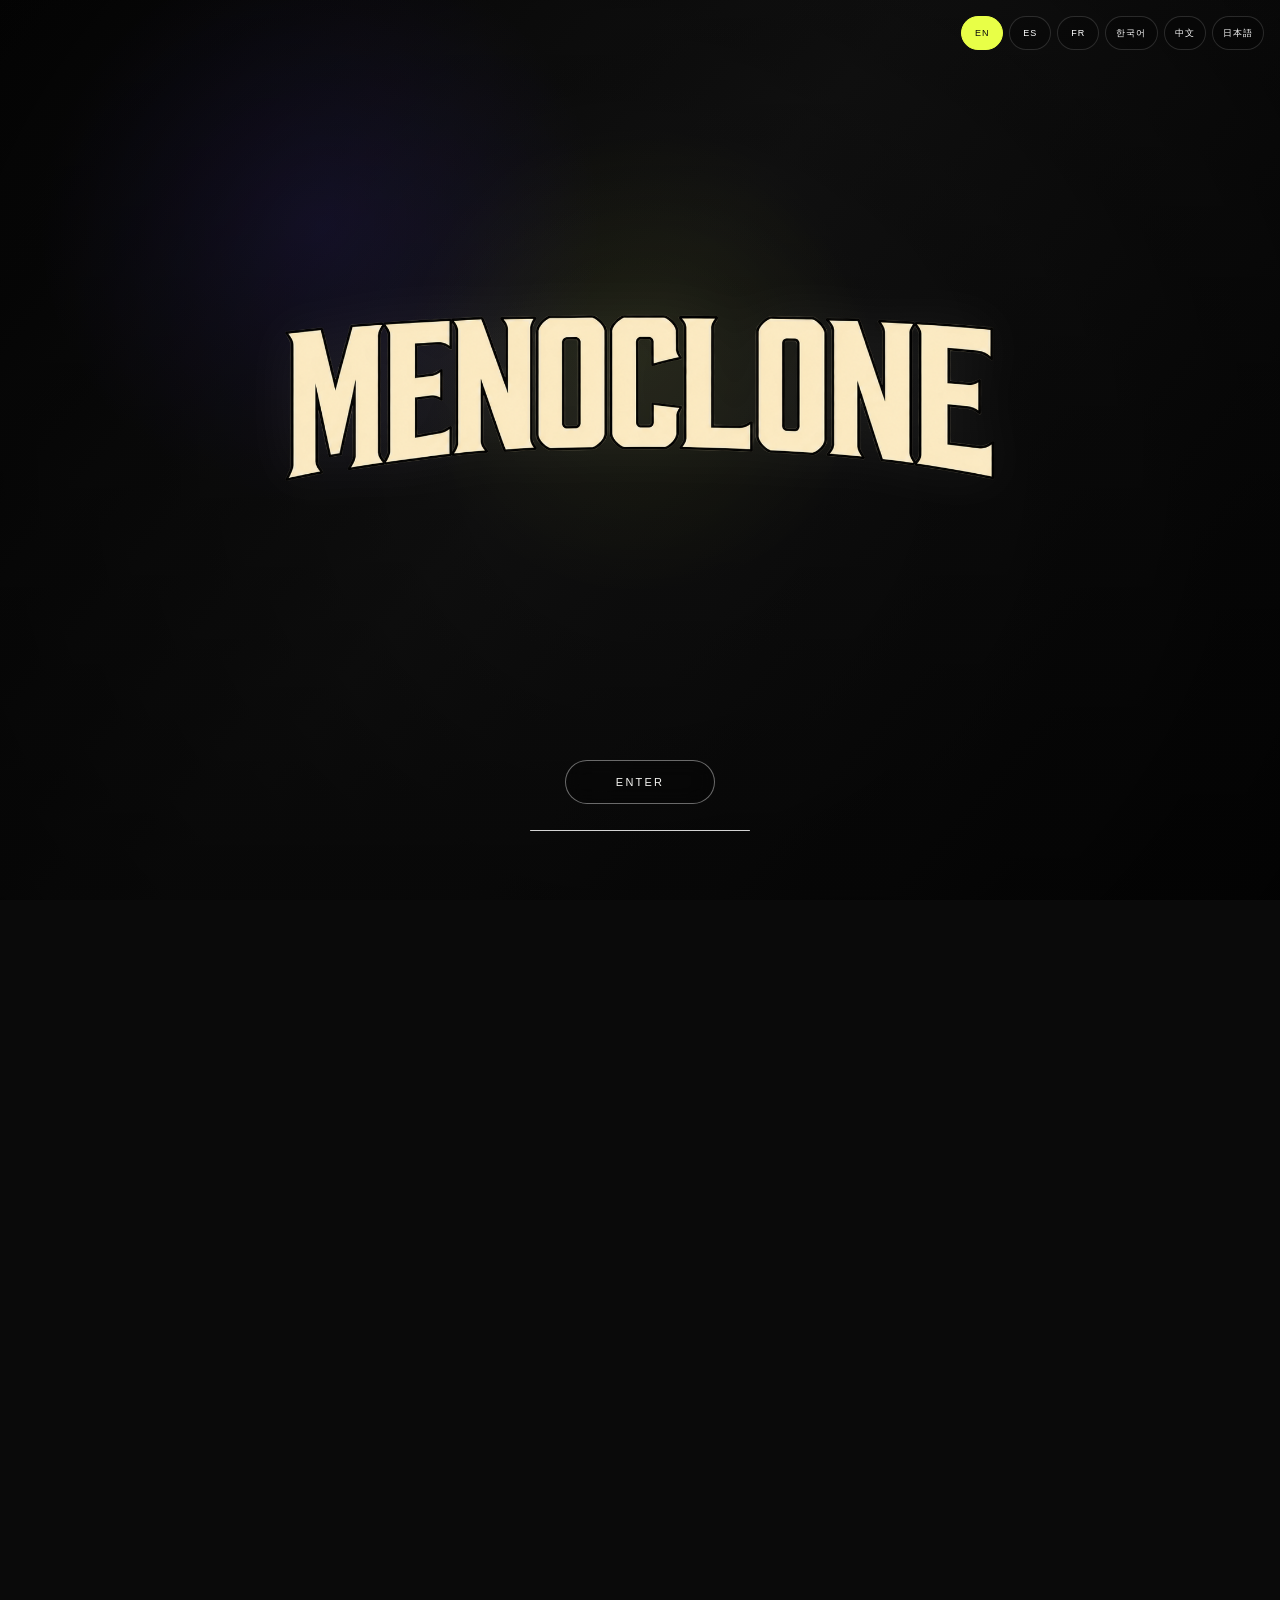
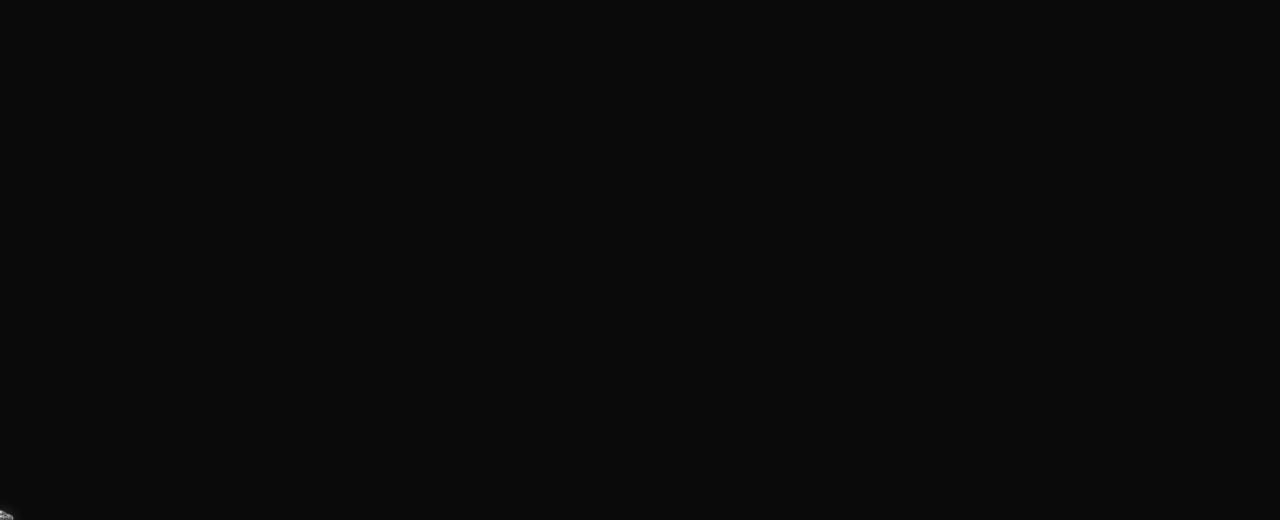
==== index.html @ 4dbfccc2 "Implement MNC Gaming section in index.html Added MNC Gaming section with styles and content." ====
<!DOCTYPE html>

<html lang="en">
<head>
<meta charset="utf-8"/>
<meta content="width=device-width, initial-scale=1, viewport-fit=cover" name="viewport"/>
<meta content="#0a0a0a" name="theme-color"/>
<meta content="MENOCLONE — Originality Has Origins." name="description"/>
<title>MENOCLONE — Originality Has Origins</title>
<script src="https://unpkg.com/@google/model-viewer/dist/model-viewer.min.js" type="module"></script>
<style>
    :root{
      --bg:#0a0a0a;
      --bg-soft:#111111;
      --paper:#f3f0e8;
      --text:#f5f5f2;
      --muted:#8d8d87;
      --line:rgba(255,255,255,.14);
      --accent:#e8ff47;
      --header-h:72px;
      --radius:18px;
      --ease:cubic-bezier(.2,.8,.2,1);
    }

    *{box-sizing:border-box}
    html{scroll-behavior:smooth}
    body{
      margin:0;
      background:var(--bg);
      color:var(--text);
      font-family:Arial, Helvetica, sans-serif;
      -webkit-font-smoothing:antialiased;
      overflow-x:hidden;
    }

    a{color:inherit;text-decoration:none}
    button,input{font:inherit}
    button{color:inherit}
    img,video{display:block;max-width:100%}

    /* ---------- SPLASH ---------- */
    .splash{
      position:fixed;
      inset:0;
      z-index:1000;
      background:#050505;
      overflow:hidden;
      transition:
        opacity 1.05s var(--ease),
        visibility 1.05s var(--ease),
        transform 1.05s var(--ease),
        filter 1.05s var(--ease);
    }

    .splash.is-hidden{
      opacity:0;
      visibility:hidden;
      pointer-events:none;
      transform:scale(1.025);
      filter:blur(9px);
    }

    .splash video,
    .video-fallback{
      position:absolute;
      inset:0;
      width:100%;
      height:100%;
      object-fit:cover;
    }

    .video-fallback{
      background:
        radial-gradient(circle at 50% 40%, rgba(232,255,71,.10), transparent 28%),
        radial-gradient(circle at 25% 25%, rgba(95,70,255,.18), transparent 24%),
        linear-gradient(130deg,#070707,#161616 45%,#080808);
      animation:drift 8s ease-in-out infinite alternate;
    }

    @keyframes drift{
      from{transform:scale(1)}
      to{transform:scale(1.08)}
    }

    .splash::after{
      content:"";
      position:absolute;
      inset:0;
      background:
        linear-gradient(to bottom,rgba(0,0,0,.16),rgba(0,0,0,.45)),
        radial-gradient(circle at center,transparent 20%,rgba(0,0,0,.45) 100%);
    }

    .splash-ui{
      position:relative;
      z-index:2;
      min-height:100%;
      display:grid;
      place-items:center;
      padding:26px;
    }

    .splash-lockup{
      display:grid;
      gap:26px;
      justify-items:center;
      text-align:center;
    }

    .splash-brand-logo{
      width:min(72vw,760px);
      height:auto;
      filter:drop-shadow(0 0 28px rgba(255,255,255,.06));
    }

    .enter-btn{
      position:relative;
      border:1px solid rgba(255,255,255,.4);
      background:rgba(0,0,0,.18);
      backdrop-filter:blur(10px);
      border-radius:999px;
      min-width:150px;
      padding:15px 24px;
      text-transform:uppercase;
      letter-spacing:.2em;
      font-size:11px;
      cursor:pointer;
      overflow:hidden;
      transition:transform .35s var(--ease), background .35s var(--ease), color .35s var(--ease), border-color .35s var(--ease);
    }

    .enter-btn::before{
      content:"";
      position:absolute;
      inset:0;
      background:var(--text);
      transform:translateY(105%);
      transition:transform .45s var(--ease);
    }

    .enter-btn span{position:relative;z-index:1}
    .enter-btn:hover{
      color:#0a0a0a;
      border-color:var(--text);
      transform:translateY(-2px);
    }
    .enter-btn:hover::before{transform:translateY(0)}

    .splash-progress{
      width:min(220px,55vw);
      height:1px;
      overflow:hidden;
      background:rgba(255,255,255,.18);
      border-radius:999px;
    }

    .splash-progress span{
      display:block;
      width:100%;
      height:100%;
      background:rgba(255,255,255,.78);
      transform-origin:left center;
      animation:splashCountdown 10s linear forwards;
    }

    @keyframes splashCountdown{
      from{transform:scaleX(0)}
      to{transform:scaleX(1)}
    }

    /* ---------- SITE ---------- */
    .site{
      opacity:0;
      transform:scale(.992) translateY(8px);
      filter:blur(7px);
      transition:
        opacity 1.05s var(--ease),
        transform 1.05s var(--ease),
        filter 1.05s var(--ease);
    }

    body.site-entered .site{
      opacity:1;
      transform:none;
      filter:blur(0);
      transition-delay:.10s;
    }

    header{
      position:sticky;
      top:0;
      z-index:50;
      height:var(--header-h);
      display:grid;
      grid-template-columns:1fr auto 1fr;
      align-items:center;
      gap:20px;
      padding:0 28px;
      background:rgba(10,10,10,.74);
      backdrop-filter:blur(16px);
      border-bottom:1px solid var(--line);
    }

    .nav-logo{
      justify-self:center;
      display:flex;
      align-items:center;
      justify-content:center;
      width:86px;
      height:52px;
      border-radius:14px;
      transition:transform .3s var(--ease), opacity .3s ease;
    }

    .nav-logo:hover{
      transform:translateY(-1px) scale(1.03);
      opacity:.88;
    }

    .nav-logo img{
      width:100%;
      max-width:86px;
      height:auto;
      object-fit:contain;
      filter:drop-shadow(0 0 16px rgba(255,255,255,.05));
    }

    .desktop-nav{
      display:flex;
      gap:20px;
      font-size:11px;
      text-transform:uppercase;
      letter-spacing:.16em;
    }

    .desktop-nav a,
    .header-actions button{
      opacity:.72;
      transition:opacity .25s ease, transform .25s ease;
    }

    .desktop-nav a:hover,
    .header-actions button:hover{
      opacity:1;
      transform:translateY(-1px);
    }

    .header-actions{
      justify-self:end;
      display:flex;
      align-items:center;
      gap:12px;
    }

    .icon-btn{
      border:0;
      background:transparent;
      cursor:pointer;
      padding:8px;
      text-transform:uppercase;
      letter-spacing:.12em;
      font-size:10px;
    }

    .menu-btn{display:none}
    main{min-height:100vh}

    .hero{
      min-height:calc(100svh - var(--header-h));
      display:grid;
      grid-template-columns:1.2fr .8fr;
      gap:0;
      border-bottom:1px solid var(--line);
    }

    .hero-copy{
      padding:clamp(40px,7vw,110px) 28px 42px;
      display:flex;
      flex-direction:column;
      justify-content:flex-end;
      border-right:1px solid var(--line);
    }

    .eyebrow{
      margin:0 0 14px;
      color:var(--muted);
      text-transform:uppercase;
      letter-spacing:.24em;
      font-size:10px;
    }

    .hero h1{
      margin:0;
      font-size:clamp(58px,9vw,156px);
      line-height:.82;
      letter-spacing:-.07em;
      text-transform:uppercase;
      max-width:9ch;
    }

    .hero-copy-bottom{
      display:flex;
      align-items:flex-end;
      justify-content:space-between;
      gap:30px;
      margin-top:54px;
    }

    .hero-copy p{
      margin:0;
      color:#aaa9a3;
      max-width:410px;
      line-height:1.6;
      font-size:14px;
    }

    .hero-wordmark{
      width:min(100%, 360px);
      margin-top:28px;
      opacity:.88;
    }

    .shop-link{
      white-space:nowrap;
      display:inline-flex;
      align-items:center;
      gap:12px;
      text-transform:uppercase;
      letter-spacing:.14em;
      font-size:11px;
      padding-bottom:6px;
      border-bottom:1px solid var(--text);
      transition:gap .3s var(--ease), opacity .3s ease;
    }

    .shop-link:hover{gap:18px;opacity:.72}

    .hero-art{
      position:relative;
      min-height:520px;
      overflow:hidden;
      background:
        radial-gradient(circle at 58% 40%,rgba(232,255,71,.18),transparent 27%),
        linear-gradient(150deg,#171717,#0d0d0d 60%,#181818);
    }

    .hero-ufo-wrap{
      position:absolute;
      inset:0;
      display:grid;
      place-items:center;
      isolation:isolate;
      transition:transform .75s var(--ease);
    }

    .hero-ufo-logo{
      position:relative;
      z-index:3;
      width:min(72%,520px);
      max-height:76%;
      object-fit:contain;
      filter:
        drop-shadow(0 18px 34px rgba(0,0,0,.48))
        drop-shadow(0 0 28px rgba(255,255,255,.05));
      transition:
        transform .75s var(--ease),
        filter .5s ease;
    }

    .hero-art:hover .hero-ufo-logo{
      transform:scale(1.045) rotate(-1.5deg);
      filter:
        drop-shadow(0 24px 40px rgba(0,0,0,.55))
        drop-shadow(0 0 34px rgba(232,255,71,.10));
    }

    .hero-ufo-ring{
      position:absolute;
      z-index:1;
      border:1px solid rgba(255,255,255,.10);
      border-radius:50%;
      pointer-events:none;
    }

    .hero-ufo-ring-one{
      width:min(72%,480px);
      aspect-ratio:1;
      animation:ufoPulse 5.5s ease-in-out infinite;
    }

    .hero-ufo-ring-two{
      width:min(92%,640px);
      aspect-ratio:1;
      border-color:rgba(232,255,71,.09);
      animation:ufoPulse 5.5s ease-in-out 1.2s infinite;
    }

    @keyframes ufoPulse{
      0%,100%{transform:scale(.94);opacity:.25}
      50%{transform:scale(1.04);opacity:.72}
    }

    .orb{
      position:absolute;
      width:min(30vw,420px);
      aspect-ratio:1;
      border-radius:50%;
      border:1px solid rgba(255,255,255,.18);
      top:50%;
      left:50%;
      transform:translate(-50%,-50%);
      background:
        radial-gradient(circle at 34% 30%,rgba(255,255,255,.22),transparent 12%),
        radial-gradient(circle at 50% 50%,#252525,#080808 70%);
      box-shadow:
        inset -30px -40px 80px rgba(0,0,0,.6),
        0 0 120px rgba(232,255,71,.08);
      transition:transform .8s var(--ease);
    }

    .orbit{
      position:absolute;
      inset:50%;
      width:130%;
      height:36%;
      border:1px solid rgba(232,255,71,.55);
      border-radius:50%;
      transform:translate(-50%,-50%) rotate(-12deg);
      filter:drop-shadow(0 0 10px rgba(232,255,71,.18));
      animation:orbit 9s linear infinite;
    }

    @keyframes orbit{
      to{transform:translate(-50%,-50%) rotate(348deg)}
    }

    .art-label{
      position:absolute;
      left:20px;
      bottom:20px;
      margin:0;
      font-size:9px;
      text-transform:uppercase;
      letter-spacing:.18em;
      color:#8a8a86;
    }

    .hero-stamp{
      position:absolute;
      right:22px;
      top:22px;
      width:min(42vw,180px);
      opacity:.78;
      filter:drop-shadow(0 0 12px rgba(255,255,255,.04));
    }


    /* ---------- V17 HERO CAMPAIGN IMAGE ---------- */
    .hero-photo-art{background:#0c0c0c;}
    .hero-photo-art::after{content:"";position:absolute;inset:0;z-index:4;pointer-events:none;background:linear-gradient(to top,rgba(0,0,0,.26),transparent 34%),linear-gradient(to right,rgba(0,0,0,.08),transparent 28%);}
    .hero-feature-image{position:absolute;inset:0;z-index:3;width:100%;height:100%;object-fit:cover;object-position:center 35%;transition:transform .8s var(--ease),filter .5s ease;}
    .hero-photo-art:hover .hero-feature-image{transform:scale(1.025);filter:contrast(1.025);}
    .hero-photo-art .hero-stamp{z-index:6;}
    @media (max-width:860px){.hero-photo-art{min-height:70svh}.hero-feature-image{object-position:center 30%;}}
    @media (max-width:520px){.hero-photo-art{min-height:64svh}}

    .marquee{
      overflow:hidden;
      border-bottom:1px solid var(--line);
      white-space:nowrap;
      padding:13px 0;
    }

    .marquee-track{
      display:inline-flex;
      gap:26px;
      align-items:center;
      min-width:max-content;
      animation:marquee 24s linear infinite;
    }

    .marquee-track span{
      font-size:10px;
      text-transform:uppercase;
      letter-spacing:.22em;
    }

    @keyframes marquee{
      to{transform:translateX(-50%)}
    }

    .section{
      padding:clamp(70px,8vw,120px) 28px;
      border-bottom:1px solid var(--line);
    }

    .section-heading{
      display:flex;
      justify-content:space-between;
      align-items:flex-end;
      gap:20px;
      margin-bottom:36px;
    }

    .section-heading h2{
      margin:0;
      font-size:clamp(30px,5vw,66px);
      letter-spacing:-.05em;
      text-transform:uppercase;
    }

    .section-heading p{
      margin:0;
      color:var(--muted);
      font-size:11px;
      text-transform:uppercase;
      letter-spacing:.16em;
    }

    .section-heading-brand{
      width:min(100%, 220px);
      opacity:.9;
      margin-top:18px;
    }

    .products{
      display:grid;
      grid-template-columns:repeat(3,minmax(0,1fr));
      gap:12px;
    }

    .products .product{
      min-width:0;
    }

    .product-category{
      margin-top:46px;
    }

    .product-category:first-of-type{
      margin-top:0;
    }

    .product-category-heading{
      display:flex;
      align-items:center;
      justify-content:space-between;
      gap:18px;
      margin:0 0 18px;
      padding-bottom:12px;
      border-bottom:1px solid var(--line);
    }

    .product-category-heading h3{
      margin:0;
      font-size:clamp(18px,2.2vw,30px);
      text-transform:uppercase;
      letter-spacing:-.025em;
    }

    .product-category-heading span{
      color:var(--muted);
      font-size:9px;
      text-transform:uppercase;
      letter-spacing:.16em;
      white-space:nowrap;
    }

    .product{
      group:product;
      display:block;
      border:1px solid var(--line);
      border-radius:var(--radius);
      overflow:hidden;
      background:var(--bg-soft);
      transition:transform .4s var(--ease), border-color .4s ease;
    }

    .product:hover{
      transform:translateY(-6px);
      border-color:rgba(255,255,255,.35);
    }

    .product-media{
      position:relative;
      aspect-ratio:4/3;
      overflow:hidden;
      background:#151515;
    }

    .product-media img{
      width:100%;
      height:100%;
      object-fit:cover;
      object-position:center;
      transition:transform .75s var(--ease), filter .45s ease;
    }

    .product-media img.real-product{
      object-fit:contain;
      background:#bdb7ac;
    }

    .product:hover .product-media img{
      transform:scale(1.035);
      filter:contrast(1.03);
    }

    .product-media img[src$="mnc-season-two-trucker-hats.png"]{
      object-fit:cover;
      object-position:center;
      background:#111;
    }

    .product-media img[src$="mnc-pin.png"]{
      object-fit:contain;
      object-position:center;
      box-sizing:border-box;
      padding:9%;
      background:#bdb7ac;
      mix-blend-mode:darken;
    }

    .product-media img[src$="mnc-ufo-pin.png"],
    .product-media img[src$="mnc-szn2-pins.png"],
    .product-media img[src$="mnc-5panel-hat-new.png"]{
      object-fit:contain;
      object-position:center;
      box-sizing:border-box;
      padding:3%;
      background:#f4f4f2;
    }

    .product-media img[src$="mnc-tote-bag.png"],
    .product-media img[src$="odds-has-origins-tote-bag.png"],
    .product-media img[src$="revolution-not-tele-tote-bags.png"],
    .product-media img[src$="hologram-ufo-stickers.png"],
    .product-media img[src$="mnc-odot-lego-mug-front.jpg"],
    .product-media img[src$="mnc-brick-god-mugs.png"],
    .product-media img[src$="mnc-odot-travel-coffee-mug.jpg"]{
      object-fit:cover;
      object-position:center;
      background:#f4f4f2;
    }


    .product-media::after{
      content:"";
      position:absolute;
      inset:0;
      background:linear-gradient(to bottom,transparent 55%,rgba(0,0,0,.16));
      pointer-events:none;
    }

    .product-index{
      position:absolute;
      top:16px;left:16px;
      z-index:2;
      font-size:10px;
      letter-spacing:.16em;
      color:#858581;
    }

    .quick-add{
      position:absolute;
      left:14px;
      right:14px;
      bottom:14px;
      z-index:2;
      border:0;
      border-radius:999px;
      padding:12px 14px;
      background:rgba(245,245,242,.94);
      color:#0a0a0a;
      text-transform:uppercase;
      letter-spacing:.14em;
      font-size:9px;
      cursor:pointer;
      transform:translateY(60px);
      opacity:0;
      transition:transform .35s var(--ease), opacity .35s ease;
    }

    .product:hover .quick-add{
      transform:translateY(0);
      opacity:1;
    }

    .quick-add.coming-soon,
    .quick-add:disabled{
      cursor:default;
      background:rgba(20,20,20,.82);
      color:rgba(255,255,255,.72);
      border:1px solid rgba(255,255,255,.16);
      backdrop-filter:blur(8px);
    }

    .product-info{
      display:flex;
      justify-content:space-between;
      gap:20px;
      padding:16px;
      font-size:11px;
      text-transform:uppercase;
      letter-spacing:.11em;
    }

    .product-info span:last-child{color:var(--muted)}

    .story{
      display:grid;
      grid-template-columns:.8fr 1.2fr;
      gap:50px;
      align-items:start;
    }

    .story h3{
      margin:0;
      font-size:clamp(28px,4vw,58px);
      line-height:.98;
      letter-spacing:-.045em;
      text-transform:uppercase;
    }

    .story-copy{
      display:grid;
      grid-template-columns:1fr 1fr;
      gap:30px;
      color:#aaa9a3;
      line-height:1.7;
      font-size:14px;
    }

    .story-copy p{margin:0}

    .story-badge{
      display:flex;
      align-items:center;
      gap:14px;
      margin-bottom:18px;
      color:var(--muted);
      font-size:10px;
      text-transform:uppercase;
      letter-spacing:.16em;
    }

    .story-badge img{
      width:62px;
      height:auto;
      opacity:.9;
    }

    .newsletter{
      display:grid;
      grid-template-columns:1fr auto;
      gap:20px;
      align-items:end;
      padding:28px;
      background:var(--paper);
      color:#111;
      border-radius:var(--radius);
    }

    .newsletter h3{
      margin:0 0 8px;
      font-size:clamp(26px,4vw,52px);
      text-transform:uppercase;
      letter-spacing:-.05em;
    }

    .newsletter p{
      margin:0;
      color:#5f5f5b;
      font-size:13px;
    }

    .newsletter-brand{
      width:min(100%, 170px);
      margin-bottom:16px;
    }

    .email-form{
      display:grid;
      grid-template-columns:1fr 1fr;
      gap:12px;
      min-width:min(430px,45vw);
    }

    .email-form input,.email-form textarea{
      width:100%;
      border:0;
      border-bottom:1px solid #111;
      background:transparent;
      color:#111;
      outline:0;
      padding:12px 0;
      min-width:0;
    }

    .email-form textarea{grid-column:1/-1;min-height:92px;resize:vertical}

    .email-form button{
      border:0;
      background:transparent;
      color:#111;
      cursor:pointer;
      padding:12px 0 12px 20px;
      text-transform:uppercase;
      letter-spacing:.14em;
      font-size:9px;
    }

    .email-form button{grid-column:1/-1;justify-self:end}
    .form-status{grid-column:1/-1;margin:0!important;min-height:20px;font-size:12px!important}

    .checkout-fields{display:grid;gap:10px;margin:0 0 16px}
    .checkout-fields input,.checkout-fields textarea{width:100%;border:1px solid rgba(255,255,255,.14);border-radius:12px;background:#151515;color:#fff;padding:12px;font:inherit;outline:none}
    .checkout-fields textarea{min-height:74px;resize:vertical}
    .checkout-fields input:focus,.checkout-fields textarea:focus{border-color:var(--accent)}
    .checkout-status{margin:0 0 12px;color:#aaa9a3;font-size:12px;line-height:1.45;min-height:18px}
    .checkout-assurance{margin:0 0 14px;padding:12px 14px;border:1px solid rgba(232,255,71,.22);border-radius:12px;background:rgba(232,255,71,.055);color:#dcded1;font-size:11px;line-height:1.6}
    .checkout-assurance strong{color:var(--accent);font-weight:700}

    @media(max-width:620px){.email-form{grid-template-columns:1fr;min-width:0}.email-form textarea,.email-form button,.form-status{grid-column:auto}}

    footer{
      display:grid;
      grid-template-columns:1fr 1fr 1fr;
      gap:24px;
      padding:34px 28px 44px;
      color:#7f7f7a;
      font-size:10px;
      text-transform:uppercase;
      letter-spacing:.14em;
    }

    footer div:nth-child(2){text-align:center}
    footer div:nth-child(3){text-align:right}

    .footer-brand{
      display:flex;
      flex-direction:column;
      align-items:flex-start;
      gap:12px;
    }

    .footer-brand img{
      width:min(100%, 180px);
      opacity:.85;
    }

    .footer-ufo{
      width:58px;
      margin:0 auto 10px;
      opacity:.8;
    }

    /* ---------- MOBILE MENU ---------- */
    .mobile-panel{
      position:fixed;
      inset:0;
      z-index:45;
      padding:calc(var(--header-h) + 28px) 24px 28px;
      background:#0b0b0b;
      transform:translateY(-105%);
      transition:transform .5s var(--ease);
      display:flex;
      flex-direction:column;
      justify-content:space-between;
    }

    .mobile-panel.open{transform:none}

    .mobile-nav{
      display:grid;
      gap:18px;
    }

    .mobile-nav a{
      font-size:clamp(34px,11vw,64px);
      line-height:.95;
      text-transform:uppercase;
      letter-spacing:-.04em;
    }

    .mobile-meta{
      color:var(--muted);
      font-size:10px;
      text-transform:uppercase;
      letter-spacing:.16em;
      display:flex;
      align-items:center;
      gap:12px;
    }

    .mobile-meta img{
      width:54px;
      height:auto;
      opacity:.85;
    }




    /* ---------- V17 MULTILINGUAL CONTROLS ---------- */
    .language-toggle{flex-wrap:wrap;justify-content:flex-end;}
    .lang-btn{white-space:nowrap;}
    @media (max-width:520px){
      .splash-language{max-width:min(92vw,340px);}
      .splash-language .language-toggle{justify-content:flex-end;}
      .lang-btn{min-width:38px;padding:7px 8px;font-size:8px;}
    }

    /* ---------- PRODUCT PULSE + ZOOM ---------- */
    .product{
      position:relative;
      transform-origin:center;
      will-change:transform, box-shadow;
    }

    .product:hover{
      animation:productHoverPulse 1.55s ease-in-out infinite;
    }

    .product.is-pulsing{
      animation:productClickPulse .52s var(--ease) 1;
    }

    @keyframes productHoverPulse{
      0%,100%{
        transform:translateY(-6px) scale(1);
        box-shadow:0 0 0 rgba(232,255,71,0);
      }
      50%{
        transform:translateY(-8px) scale(1.012);
        box-shadow:0 12px 38px rgba(232,255,71,.075);
      }
    }

    @keyframes productClickPulse{
      0%{transform:scale(1)}
      42%{
        transform:scale(.975);
        box-shadow:0 0 0 1px rgba(232,255,71,.16),0 0 32px rgba(232,255,71,.12);
      }
      100%{transform:scale(1)}
    }

    .product-media{
      cursor:zoom-in;
    }

    .zoom-btn{
      position:absolute;
      z-index:4;
      top:12px;
      right:12px;
      min-height:38px;
      padding:9px 12px;
      border:1px solid rgba(255,255,255,.2);
      border-radius:999px;
      background:rgba(10,10,10,.72);
      backdrop-filter:blur(10px);
      color:#fff;
      cursor:pointer;
      text-transform:uppercase;
      letter-spacing:.13em;
      font-size:8px;
      opacity:0;
      transform:translateY(-5px);
      transition:
        opacity .28s ease,
        transform .28s var(--ease),
        background .28s ease;
    }

    .product:hover .zoom-btn,
    .zoom-btn:focus-visible{
      opacity:1;
      transform:none;
    }

    .zoom-btn:hover{
      background:rgba(245,245,242,.94);
      color:#0a0a0a;
    }

    .zoom-overlay{
      position:fixed;
      inset:0;
      z-index:1200;
      display:grid;
      place-items:center;
      padding:18px;
      background:rgba(0,0,0,.88);
      backdrop-filter:blur(18px);
      opacity:0;
      visibility:hidden;
      pointer-events:none;
      transition:opacity .38s ease,visibility .38s ease;
    }

    .zoom-overlay.show{
      opacity:1;
      visibility:visible;
      pointer-events:auto;
    }

    .zoom-shell{
      width:min(96vw,1280px);
      height:min(92vh,920px);
      display:grid;
      grid-template-rows:auto 1fr auto;
      overflow:hidden;
      border:1px solid rgba(255,255,255,.14);
      border-radius:22px;
      background:#0c0c0c;
      box-shadow:0 30px 90px rgba(0,0,0,.55);
      transform:scale(.975);
      transition:transform .4s var(--ease);
    }

    .zoom-overlay.show .zoom-shell{
      transform:none;
    }

    .zoom-topbar{
      display:flex;
      align-items:center;
      justify-content:space-between;
      gap:18px;
      padding:14px 16px;
      border-bottom:1px solid rgba(255,255,255,.1);
    }

    .zoom-title{
      overflow:hidden;
      text-overflow:ellipsis;
      white-space:nowrap;
      text-transform:uppercase;
      letter-spacing:.14em;
      font-size:10px;
    }

    .zoom-close{
      flex:0 0 auto;
      width:42px;
      height:42px;
      display:grid;
      place-items:center;
      border:1px solid rgba(255,255,255,.14);
      border-radius:50%;
      background:transparent;
      color:#fff;
      cursor:pointer;
      font-size:18px;
    }

    .zoom-stage{
      position:relative;
      min-height:0;
      overflow:hidden;
      display:grid;
      place-items:center;
      touch-action:none;
      background:
        radial-gradient(circle at 50% 45%,rgba(255,255,255,.055),transparent 34%),
        #0a0a0a;
      cursor:grab;
    }

    .zoom-stage.is-dragging{
      cursor:grabbing;
    }

    .zoom-image{
      max-width:92%;
      max-height:92%;
      width:auto;
      height:auto;
      object-fit:contain;
      user-select:none;
      -webkit-user-drag:none;
      transform-origin:center center;
      will-change:transform;
      transition:transform .18s ease-out;
    }

    .zoom-image.no-transition{
      transition:none;
    }

    .zoom-controls{
      display:flex;
      align-items:center;
      justify-content:center;
      gap:8px;
      padding:12px 14px max(12px,env(safe-area-inset-bottom));
      border-top:1px solid rgba(255,255,255,.1);
    }

    .zoom-control{
      min-width:46px;
      min-height:42px;
      padding:9px 14px;
      border:1px solid rgba(255,255,255,.14);
      border-radius:999px;
      background:transparent;
      color:#fff;
      cursor:pointer;
      font-size:12px;
    }

    .zoom-level{
      min-width:70px;
      text-align:center;
      color:var(--muted);
      font-size:9px;
      letter-spacing:.12em;
    }

    @media (max-width:760px){
      .product:hover{
        animation:none;
      }

      .product:active,
      .product.is-pulsing{
        animation:productClickPulse .52s var(--ease) 1;
      }

      .zoom-btn{
        opacity:1;
        transform:none;
        top:10px;
        right:10px;
        min-height:42px;
        padding:10px 13px;
        font-size:8px;
      }

      .zoom-overlay{
        padding:0;
      }

      .zoom-shell{
        width:100%;
        height:100dvh;
        border:0;
        border-radius:0;
      }

      .zoom-topbar{
        padding-top:max(12px,env(safe-area-inset-top));
      }

      .zoom-image{
        max-width:96%;
        max-height:88%;
      }

      .zoom-controls{
        gap:6px;
      }
    }





    /* ---------- MENOCLONE / SEOUL EXPANSION ---------- */
    .seoul-section{
      position:relative;
      overflow:hidden;
      background:
        radial-gradient(circle at 82% 18%,rgba(255,255,255,.08),transparent 24%),
        radial-gradient(circle at 20% 80%,rgba(232,255,71,.05),transparent 28%),
        #0b0b0b;
    }
    .seoul-section::before{
      content:"SEOUL / 서울";
      position:absolute;
      right:-.04em;
      top:.05em;
      color:rgba(255,255,255,.025);
      font-size:clamp(100px,18vw,300px);
      font-weight:700;
      line-height:.8;
      letter-spacing:-.08em;
      pointer-events:none;
      white-space:nowrap;
    }
    .seoul-grid{display:grid;grid-template-columns:.9fr 1.1fr;gap:12px;position:relative;z-index:2}
    .seoul-visual,.seoul-copy{min-height:520px;border:1px solid var(--line);border-radius:var(--radius);overflow:hidden;background:#101010}
    .seoul-visual{display:grid;place-items:center;padding:clamp(30px,6vw,76px);background:linear-gradient(145deg,#151515,#090909)}
    .seoul-visual img{width:min(92%,620px);height:auto;filter:drop-shadow(0 20px 40px rgba(0,0,0,.4));transition:transform .7s var(--ease)}
    .seoul-visual:hover img{transform:scale(1.035)}
    .seoul-copy{display:flex;flex-direction:column;justify-content:center;padding:clamp(32px,5vw,72px)}
    .seoul-copy h3{margin:0;max-width:10ch;font-size:clamp(42px,6vw,86px);line-height:.9;letter-spacing:-.055em;text-transform:uppercase}
    .seoul-copy p:not(.eyebrow){margin:20px 0 0;max-width:720px;color:#aaa9a3;font-size:14px;line-height:1.75}
    .seoul-route{display:flex;flex-wrap:wrap;align-items:center;gap:9px;margin-top:30px}
    .seoul-route span{padding:8px 11px;border:1px solid rgba(255,255,255,.13);border-radius:999px;color:#aaa9a3;font-size:9px;text-transform:uppercase;letter-spacing:.12em}
    .seoul-route b{color:var(--accent);font-size:12px}
    .seoul-note{margin-top:24px!important;padding-top:22px;border-top:1px solid rgba(255,255,255,.1);color:#d8d8d2!important}
    @media(max-width:820px){.seoul-grid{grid-template-columns:1fr}.seoul-visual,.seoul-copy{min-height:auto}.seoul-visual{aspect-ratio:1/1}.seoul-copy{padding:34px 22px}}

    /* ---------- LOOKBOOK / ART LOCATOR / TERMS ---------- */
    .editorial-grid{
      display:grid;
      grid-template-columns:repeat(3,minmax(0,1fr));
      gap:12px;
    }

    .editorial-card{
      position:relative;
      min-height:420px;
      overflow:hidden;
      border:1px solid var(--line);
      border-radius:var(--radius);
      background:#111;
    }

    .editorial-card img{
      width:100%;
      height:100%;
      object-fit:cover;
      transition:transform .7s var(--ease),filter .45s ease;
    }

    .editorial-card:hover img{
      transform:scale(1.035);
      filter:contrast(1.04);
    }

    .editorial-label{
      position:absolute;
      left:14px;
      right:14px;
      bottom:14px;
      padding:12px 14px;
      border:1px solid rgba(255,255,255,.12);
      border-radius:14px;
      background:rgba(10,10,10,.58);
      backdrop-filter:blur(10px);
    }

    .editorial-label strong{
      display:block;
      margin-bottom:4px;
      font-size:10px;
      text-transform:uppercase;
      letter-spacing:.14em;
    }

    .editorial-label span{
      color:var(--muted);
      font-size:9px;
      text-transform:uppercase;
      letter-spacing:.12em;
    }

    .locator-panel{
      display:grid;
      grid-template-columns:1fr 1fr;
      gap:12px;
    }

    .locator-copy,
    .locator-visual{
      min-height:360px;
      border:1px solid var(--line);
      border-radius:var(--radius);
      overflow:hidden;
    }

    .locator-copy{
      padding:28px;
      display:flex;
      flex-direction:column;
      justify-content:space-between;
      background:#111;
    }

    .locator-copy h3{
      margin:0;
      max-width:10ch;
      font-size:clamp(34px,5vw,66px);
      line-height:.92;
      text-transform:uppercase;
      letter-spacing:-.05em;
    }

    .locator-copy p{
      margin:18px 0 0;
      max-width:560px;
      color:#aaa9a3;
      font-size:13px;
      line-height:1.65;
    }

    .locator-tags{
      display:flex;
      gap:8px;
      flex-wrap:wrap;
      margin-top:28px;
    }

    .locator-tags span{
      padding:8px 10px;
      border:1px solid rgba(255,255,255,.12);
      border-radius:999px;
      color:var(--muted);
      font-size:9px;
      text-transform:uppercase;
      letter-spacing:.12em;
    }

    .locator-visual{
      position:relative;
      display:grid;
      place-items:center;
      background:
        linear-gradient(rgba(255,255,255,.035) 1px,transparent 1px),
        linear-gradient(90deg,rgba(255,255,255,.035) 1px,transparent 1px),
        radial-gradient(circle at 50% 50%,rgba(232,255,71,.09),transparent 24%),
        #0d0d0d;
      background-size:32px 32px,32px 32px,auto,auto;
    }

    .locator-visual img{
      width:min(52%,260px);
      opacity:.82;
      filter:drop-shadow(0 0 26px rgba(232,255,71,.12));
    }

    .locator-pin{
      position:absolute;
      width:12px;
      height:12px;
      border-radius:50%;
      background:var(--accent);
      box-shadow:0 0 0 7px rgba(232,255,71,.08),0 0 22px rgba(232,255,71,.35);
      animation:locatorPulse 2.2s ease-in-out infinite;
    }

    .locator-pin.one{left:26%;top:36%}
    .locator-pin.two{right:24%;top:54%;animation-delay:.65s}
    .locator-pin.three{left:48%;bottom:24%;animation-delay:1.1s}

    @keyframes locatorPulse{
      0%,100%{transform:scale(.86);opacity:.55}
      50%{transform:scale(1.12);opacity:1}
    }

    /* ---------- MNC-AR EXPERIENCE ---------- */
    .ar-section{
      background:
        radial-gradient(circle at 78% 38%,rgba(232,255,71,.12),transparent 24%),
        linear-gradient(145deg,#0d0d0d,#111 55%,#090909);
    }

    .ar-panel{
      display:grid;
      grid-template-columns:1.05fr .95fr;
      min-height:430px;
      border:1px solid var(--line);
      border-radius:var(--radius);
      overflow:hidden;
      background:#101010;
    }

    .ar-copy{
      display:flex;
      flex-direction:column;
      justify-content:center;
      align-items:flex-start;
      padding:clamp(28px,5vw,64px);
    }

    .ar-copy h3{
      margin:0;
      max-width:10ch;
      font-size:clamp(40px,6vw,82px);
      line-height:.9;
      letter-spacing:-.055em;
      text-transform:uppercase;
    }

    .ar-copy p:not(.eyebrow){
      max-width:570px;
      margin:22px 0 0;
      color:#aaa9a3;
      font-size:13px;
      line-height:1.7;
    }

    .ar-launch{
      display:inline-flex;
      align-items:center;
      gap:12px;
      margin-top:30px;
      padding:14px 20px;
      border:1px solid var(--accent);
      border-radius:999px;
      background:var(--accent);
      color:#090909;
      font-size:10px;
      font-weight:700;
      letter-spacing:.15em;
      text-transform:uppercase;
      transition:transform .3s var(--ease),box-shadow .3s ease;
    }

    .ar-launch:hover{
      transform:translateY(-3px);
      box-shadow:0 12px 34px rgba(232,255,71,.14);
    }

    .ar-visual{
      position:relative;
      display:grid;
      place-items:center;
      min-height:430px;
      overflow:hidden;
      border-left:1px solid var(--line);
      background:
        linear-gradient(rgba(255,255,255,.035) 1px,transparent 1px),
        linear-gradient(90deg,rgba(255,255,255,.035) 1px,transparent 1px),
        radial-gradient(circle,rgba(232,255,71,.12),transparent 38%),#0b0b0b;
      background-size:30px 30px,30px 30px,auto,auto;
    }

    .ar-visual::before,.ar-visual::after{
      content:"";
      position:absolute;
      width:min(68%,330px);
      aspect-ratio:1;
      border:1px solid rgba(232,255,71,.22);
      border-radius:50%;
      animation:arOrbit 8s linear infinite;
    }

    .ar-visual::after{
      width:min(48%,230px);
      animation-direction:reverse;
      animation-duration:5s;
    }

    .ar-visual img{
      position:relative;
      z-index:2;
      width:min(56%,280px);
      filter:drop-shadow(0 0 34px rgba(232,255,71,.18));
      animation:arFloat 3.2s ease-in-out infinite;
    }

    .ar-status{
      position:absolute;
      left:22px;
      bottom:20px;
      z-index:3;
      color:var(--accent);
      font-size:9px;
      letter-spacing:.15em;
      text-transform:uppercase;
    }

    @keyframes arOrbit{to{transform:rotate(360deg)}}
    @keyframes arFloat{50%{transform:translateY(-10px) scale(1.025)}}

    @media(max-width:760px){
      .ar-panel{grid-template-columns:1fr}
      .ar-copy{padding:34px 22px}
      .ar-visual{min-height:320px;border-left:0;border-top:1px solid var(--line)}
    }


    /* ---------- JOIN THE STREET TEAM ---------- */
    .street-team-section{
      background:
        radial-gradient(circle at 14% 20%,rgba(232,255,71,.07),transparent 24%),
        linear-gradient(145deg,#0b0b0b,#111 58%,#090909);
    }

    .street-team-panel{
      display:grid;
      grid-template-columns:minmax(0,.9fr) minmax(0,1.1fr);
      overflow:hidden;
      border:1px solid var(--line);
      border-radius:var(--radius);
      background:#0e0e0e;
    }

    .street-team-media{
      position:relative;
      min-height:560px;
      overflow:hidden;
      background:#080808;
      border-right:1px solid var(--line);
    }

    .street-team-media img{
      width:100%;
      height:100%;
      object-fit:cover;
      object-position:center;
      transition:transform .7s var(--ease),filter .45s ease;
    }

    .street-team-panel:hover .street-team-media img{
      transform:scale(1.018);
      filter:contrast(1.025);
    }

    .street-team-copy{
      display:flex;
      flex-direction:column;
      justify-content:center;
      align-items:flex-start;
      padding:clamp(30px,5vw,72px);
    }

    .street-team-copy h3{
      margin:0;
      max-width:10ch;
      font-size:clamp(42px,6vw,84px);
      line-height:.9;
      letter-spacing:-.055em;
      text-transform:uppercase;
    }

    .street-team-copy p:not(.eyebrow){
      max-width:560px;
      margin:22px 0 0;
      color:#aaa9a3;
      font-size:13px;
      line-height:1.7;
    }

    .street-team-actions{
      display:flex;
      flex-wrap:wrap;
      gap:10px;
      margin-top:30px;
    }

    .street-team-cta{
      display:inline-flex;
      align-items:center;
      gap:10px;
      min-height:46px;
      padding:14px 20px;
      border:1px solid var(--accent);
      border-radius:999px;
      background:var(--accent);
      color:#090909;
      font-size:10px;
      font-weight:700;
      letter-spacing:.14em;
      text-transform:uppercase;
      transition:transform .3s var(--ease),box-shadow .3s ease;
    }

    .street-team-cta:hover{
      transform:translateY(-3px);
      box-shadow:0 12px 34px rgba(232,255,71,.14);
    }

    .street-team-handle{
      margin-top:16px;
      color:var(--muted);
      font-size:9px;
      letter-spacing:.14em;
      text-transform:uppercase;
    }

    @media(max-width:820px){
      .street-team-panel{grid-template-columns:1fr}
      .street-team-media{min-height:0;aspect-ratio:2/3;border-right:0;border-bottom:1px solid var(--line)}
      .street-team-media img{object-fit:cover}
      .street-team-copy{padding:34px 22px}
      .street-team-copy h3{max-width:11ch}
    }

    .terms-wrap{
      display:grid;
      grid-template-columns:.75fr 1.25fr;
      gap:36px;
      align-items:start;
    }

    .terms-wrap h3{
      margin:0;
      font-size:clamp(32px,5vw,62px);
      line-height:.94;
      text-transform:uppercase;
      letter-spacing:-.05em;
    }

    .terms-copy{
      display:grid;
      gap:20px;
      color:#aaa9a3;
      line-height:1.65;
      font-size:13px;
    }

    .terms-copy p{margin:0}

    .terms-copy strong{
      color:var(--text);
      text-transform:uppercase;
      letter-spacing:.10em;
      font-size:10px;
    }

    @media (max-width:900px){
      .editorial-grid{grid-template-columns:1fr 1fr}
      .editorial-card:last-child{grid-column:1 / -1}
      .locator-panel,.terms-wrap{grid-template-columns:1fr}
    }

    @media (max-width:760px){
      .mobile-panel{overflow-y:auto}
      .mobile-nav{padding-bottom:26px}
      .mobile-nav a{font-size:clamp(30px,10vw,54px)}
      .editorial-grid{grid-template-columns:1fr}
      .editorial-card,.editorial-card:last-child{grid-column:auto;min-height:360px}
      .locator-copy{min-height:320px;padding:22px}
      .locator-visual{min-height:320px}
      .terms-wrap{gap:24px}
    }



    /* ---------- V19 UNIFORM LOOKBOOK ---------- */

    .lookbook-uniform-grid{
      grid-template-columns:repeat(3,minmax(0,1fr));
    }

    .lookbook-uniform-grid .editorial-card{
      min-height:0;
      aspect-ratio:1 / 1;
    }

    .lookbook-uniform-grid .editorial-card img{
      width:100%;
      height:100%;
      object-fit:cover;
      object-position:center;
    }

    @media (max-width:760px){
      .lookbook-uniform-grid .editorial-card{
        min-height:0;
        aspect-ratio:1 / 1;
      }
    }



    /* ---------- V23 MENOCLONE SKATE ---------- */
    .skate-section{background:radial-gradient(circle at 85% 10%,rgba(232,255,71,.08),transparent 22%),#0d0d0d}
    .skate-intro-grid{display:grid;grid-template-columns:.9fr 1.1fr;gap:12px;margin-bottom:12px}
    .skate-team-card,.skate-manifesto{min-height:360px;border:1px solid var(--line);border-radius:var(--radius);background:#111;padding:28px;display:flex;flex-direction:column;justify-content:space-between;overflow:hidden}
    .skate-team-card{background:linear-gradient(rgba(255,255,255,.025) 1px,transparent 1px),linear-gradient(90deg,rgba(255,255,255,.025) 1px,transparent 1px),#0e0e0e;background-size:28px 28px,28px 28px,auto}
    .skate-team-mark{display:flex;align-items:center;gap:14px}.skate-team-mark img{width:72px;height:auto}
    .skate-team-mark span,.skate-product-copy span{color:var(--muted);font-size:9px;text-transform:uppercase;letter-spacing:.15em}
    .skate-team-card h3{margin:0;max-width:9ch;font-size:clamp(38px,6vw,78px);line-height:.9;letter-spacing:-.05em;text-transform:uppercase}
    .skate-team-card p,.skate-manifesto p{margin:18px 0 0;color:#aaa9a3;font-size:13px;line-height:1.7}
    .skate-team-status{margin-top:24px;color:var(--accent);font-size:9px;text-transform:uppercase;letter-spacing:.14em}
    .skate-manifesto{position:relative;background:linear-gradient(145deg,rgba(255,255,255,.035),transparent 48%),#141414}
    .skate-manifesto-number{position:absolute;right:18px;top:8px;color:rgba(255,255,255,.045);font-size:clamp(100px,15vw,220px);font-weight:700;line-height:1;pointer-events:none}
    .skate-manifesto h3{position:relative;z-index:2;margin:0;max-width:14ch;font-size:clamp(30px,4.5vw,58px);line-height:.96;letter-spacing:-.04em;text-transform:uppercase}
    .skate-categories{display:flex;flex-wrap:wrap;gap:8px;position:relative;z-index:2}.skate-categories span{padding:8px 11px;border:1px solid rgba(255,255,255,.13);border-radius:999px;color:#aaa9a3;font-size:9px;text-transform:uppercase;letter-spacing:.12em}
    .skate-products{display:grid;grid-template-columns:repeat(3,minmax(0,1fr));gap:12px}
    .skate-product-card{min-height:380px;border:1px solid var(--line);border-radius:var(--radius);overflow:hidden;background:#0e0e0e;transition:transform .4s var(--ease),border-color .3s ease}.skate-product-card:hover{transform:translateY(-6px);border-color:rgba(232,255,71,.36)}
    .skate-product-visual{height:250px;display:grid;place-items:center;border-bottom:1px solid rgba(255,255,255,.09);background:radial-gradient(circle at 50% 50%,rgba(232,255,71,.07),transparent 30%),linear-gradient(140deg,#181818,#0b0b0b)}
    .skate-placeholder-deck{width:76px;height:205px;border:2px solid rgba(255,255,255,.78);border-radius:36px;transform:rotate(10deg)}
    .skate-placeholder-tape{width:160px;height:92px;border:1px solid rgba(255,255,255,.52);transform:rotate(-8deg);background:repeating-linear-gradient(135deg,rgba(255,255,255,.04) 0 3px,transparent 3px 7px),#151515}
    .skate-placeholder-gear{width:150px;height:150px;border:2px solid rgba(255,255,255,.55);border-radius:50%;display:grid;place-items:center;font-weight:700;letter-spacing:.12em}
    .skate-product-copy{padding:18px}.skate-product-copy h4{margin:8px 0 0;font-size:20px;text-transform:uppercase}.skate-product-copy p{margin:12px 0 0;color:#8f8f89;font-size:11px;line-height:1.6}
    @media(max-width:900px){.skate-intro-grid{grid-template-columns:1fr}.skate-products{grid-template-columns:1fr 1fr}.skate-product-card:last-child{grid-column:1/-1}}
    @media(max-width:620px){.skate-products{grid-template-columns:1fr}.skate-product-card:last-child{grid-column:auto}.skate-team-card,.skate-manifesto{min-height:320px;padding:22px}}


    /* ---------- V24 PNG IMAGE SLOTS / BEAMING DOWN SOON ---------- */
    .invading-soon-grid{
      grid-template-columns:repeat(2,minmax(0,1fr));
    }

    .invading-soon-grid .invading-soon-card{
      min-height:0;
      aspect-ratio:1 / 1;
      background:#0d0d0d;
      border:1px solid var(--line);
    }

    .invading-soon-grid .invading-soon-card img{
      width:100%;
      height:100%;
      object-fit:contain;
      object-position:center;
      background:#0d0d0d;
      transform:none !important;
      filter:none !important;
    }

    /* No text/image overlay in Beaming Down Soon. */
    .invading-soon-grid .editorial-label,
    .invading-soon-grid .invading-soon-card::after{
      display:none !important;
    }

    .skate-team-photo{
      width:100%;
      aspect-ratio:16 / 9;
      margin:18px 0;
      overflow:hidden;
      border:1px solid rgba(255,255,255,.10);
      border-radius:14px;
      background:#0b0b0b;
    }

    .skate-team-photo img,
    .skate-product-image{
      width:100%;
      height:100%;
      display:block;
      object-fit:contain;
      object-position:center;
      background:#0b0b0b;
      transform:none !important;
      filter:none !important;
    }

    .skate-product-visual{
      padding:0;
      overflow:hidden;
    }

    /* Legacy CSS shapes are no longer used. */
    .skate-placeholder-deck,
    .skate-placeholder-tape,
    .skate-placeholder-gear{
      display:none !important;
    }

    @media(max-width:760px){
      .invading-soon-grid{
        grid-template-columns:1fr;
      }

      .invading-soon-grid .invading-soon-card{
        width:100%;
        min-height:0;
        aspect-ratio:1 / 1;
      }

      .invading-soon-grid .invading-soon-card img{
        width:100%;
        height:100%;
        object-fit:contain;
        object-position:center;
      }

      .skate-team-photo{
        aspect-ratio:4 / 3;
      }

      .skate-product-visual{
        height:auto !important;
        aspect-ratio:1 / 1;
      }

      .skate-product-image{
        width:100%;
        height:100%;
        object-fit:contain;
        object-position:center;
      }
    }


    /* ---------- V25 BEAMING DOWN SOON + SKATE ROLLOUT ---------- */

    /* Keep all Beaming Down Soon artwork completely visible.
       No dark/text overlay is placed over these images. */
    .invading-soon-grid .invading-soon-card{
      min-height:0;
      aspect-ratio:1 / 1;
      background:#090909;
    }

    .invading-soon-grid .invading-soon-card img{
      width:100%;
      height:100%;
      object-fit:contain;
      object-position:center;
      background:#090909;
      transform:none !important;
      filter:none !important;
    }

    .invading-soon-grid .invading-soon-card::after,
    .invading-soon-grid .editorial-label{
      display:none !important;
    }

    .skate-rollout{
      width:100%;
      display:grid;
      place-items:center;
      overflow:hidden;
      border:1px solid var(--line);
      border-radius:var(--radius);
      background:#090909;
    }

    .skate-rollout img{
      display:block;
      width:100%;
      height:auto;
      max-height:none;
      object-fit:contain;
      object-position:center;
      background:#090909;
      transform:none !important;
      filter:none !important;
    }

    @media(max-width:760px){
      .invading-soon-grid{
        grid-template-columns:1fr !important;
      }

      .invading-soon-grid .invading-soon-card{
        width:100%;
        min-height:0;
        aspect-ratio:auto;
      }

      .invading-soon-grid .invading-soon-card img{
        width:100%;
        height:auto;
        max-height:none;
        object-fit:contain;
      }

      .skate-rollout{
        width:100%;
        border-radius:14px;
      }

      .skate-rollout img{
        width:100%;
        height:auto;
        max-height:none;
        object-fit:contain;
      }
    }

    /* ---------- MNC ODOT CAPSULE / INTERACTIVE 3D + AR ---------- */
    .odot-capsule-feature{
      margin-top:18px;
      display:grid;
      grid-template-columns:.82fr 1.18fr;
      min-height:620px;
      overflow:hidden;
      border:1px solid var(--line);
      border-radius:var(--radius);
      background:
        radial-gradient(circle at 76% 36%,rgba(232,255,71,.10),transparent 28%),
        #0d0d0d;
    }

    .odot-capsule-copy{
      position:relative;
      z-index:2;
      display:flex;
      flex-direction:column;
      justify-content:space-between;
      gap:34px;
      padding:clamp(28px,5vw,64px);
      border-right:1px solid var(--line);
      background:linear-gradient(145deg,rgba(255,255,255,.025),transparent 55%);
    }

    .odot-capsule-copy h3{
      margin:0;
      max-width:8ch;
      font-size:clamp(46px,7vw,96px);
      line-height:.86;
      letter-spacing:-.06em;
      text-transform:uppercase;
    }

    .odot-capsule-copy p:not(.eyebrow){
      margin:22px 0 0;
      max-width:520px;
      color:#aaa9a3;
      font-size:13px;
      line-height:1.7;
    }

    .odot-capsule-meta{
      display:flex;
      flex-wrap:wrap;
      gap:8px;
      margin-top:26px;
    }

    .odot-capsule-meta span{
      padding:8px 11px;
      border:1px solid rgba(255,255,255,.13);
      border-radius:999px;
      color:#aaa9a3;
      font-size:9px;
      text-transform:uppercase;
      letter-spacing:.12em;
    }

    .odot-capsule-hint{
      color:var(--accent);
      font-size:9px;
      line-height:1.55;
      text-transform:uppercase;
      letter-spacing:.14em;
    }

    .odot-capsule-viewer{
      position:relative;
      min-height:620px;
      background:
        linear-gradient(rgba(255,255,255,.028) 1px,transparent 1px),
        linear-gradient(90deg,rgba(255,255,255,.028) 1px,transparent 1px),
        radial-gradient(circle at 50% 48%,rgba(232,255,71,.10),transparent 32%),
        #090909;
      background-size:32px 32px,32px 32px,auto,auto;
    }

    .odot-capsule-viewer model-viewer{
      width:100%;
      height:100%;
      min-height:620px;
      background:transparent;
      --poster-color:transparent;
      --progress-bar-color:var(--accent);
      --progress-bar-height:2px;
    }

    .odot-ar-button{
      position:absolute;
      left:50%;
      bottom:22px;
      z-index:8;
      transform:translateX(-50%);
      min-width:210px;
      padding:14px 19px;
      border:1px solid var(--accent);
      border-radius:999px;
      background:var(--accent);
      color:#080808;
      box-shadow:0 12px 34px rgba(0,0,0,.34);
      cursor:pointer;
      font:700 9px/1 Arial,Helvetica,sans-serif;
      text-transform:uppercase;
      letter-spacing:.15em;
      transition:transform .3s var(--ease),box-shadow .3s ease;
    }

    .odot-ar-button:hover{
      transform:translateX(-50%) translateY(-3px);
      box-shadow:0 16px 42px rgba(232,255,71,.14);
    }

    .odot-viewer-badge{
      position:absolute;
      top:18px;
      left:18px;
      z-index:7;
      padding:8px 10px;
      border:1px solid rgba(255,255,255,.14);
      border-radius:999px;
      background:rgba(10,10,10,.64);
      backdrop-filter:blur(10px);
      color:#d8d8d2;
      font-size:8px;
      text-transform:uppercase;
      letter-spacing:.14em;
      pointer-events:none;
    }

    .odot-viewer-status{
      position:absolute;
      right:18px;
      top:18px;
      z-index:7;
      color:var(--accent);
      font-size:8px;
      text-transform:uppercase;
      letter-spacing:.14em;
      pointer-events:none;
    }

    @media(max-width:900px){
      .odot-capsule-feature{grid-template-columns:1fr}
      .odot-capsule-copy{border-right:0;border-bottom:1px solid var(--line)}
      .odot-capsule-viewer,.odot-capsule-viewer model-viewer{min-height:560px}
    }

    @media(max-width:620px){
      .odot-capsule-feature{min-height:0;border-radius:14px}
      .odot-capsule-copy{padding:30px 22px}
      .odot-capsule-copy h3{font-size:clamp(44px,15vw,70px)}
      .odot-capsule-viewer,.odot-capsule-viewer model-viewer{min-height:520px}
      .odot-ar-button{bottom:16px;min-width:190px}
      .odot-viewer-badge,.odot-viewer-status{top:14px}
      .odot-viewer-badge{left:14px}
      .odot-viewer-status{right:14px}
    }

    /* ---------- V22 BAG / CART ---------- */
    .bag-overlay{
      position:fixed;
      inset:0;
      z-index:1550;
      display:flex;
      justify-content:flex-end;
      background:rgba(0,0,0,.66);
      backdrop-filter:blur(12px);
      opacity:0;
      visibility:hidden;
      pointer-events:none;
      transition:opacity .34s ease,visibility .34s ease;
    }

    .bag-overlay.show{
      opacity:1;
      visibility:visible;
      pointer-events:auto;
    }

    .bag-drawer{
      width:min(94vw,540px);
      height:100dvh;
      display:grid;
      grid-template-rows:auto 1fr auto;
      background:#0d0d0d;
      border-left:1px solid rgba(255,255,255,.13);
      box-shadow:-26px 0 80px rgba(0,0,0,.5);
      transform:translateX(102%);
      transition:transform .42s var(--ease);
    }

    .bag-overlay.show .bag-drawer{
      transform:translateX(0);
    }

    .bag-head{
      display:flex;
      align-items:center;
      justify-content:space-between;
      gap:16px;
      padding:20px;
      border-bottom:1px solid rgba(255,255,255,.10);
    }

    .bag-head-copy{
      display:flex;
      align-items:center;
      gap:12px;
    }

    .bag-head-copy img{
      width:46px;
      height:auto;
    }

    .bag-head-kicker{
      margin:0 0 3px;
      color:var(--muted);
      font-size:8px;
      text-transform:uppercase;
      letter-spacing:.16em;
    }

    .bag-head h2{
      margin:0;
      font-size:clamp(26px,6vw,40px);
      line-height:.95;
      text-transform:uppercase;
      letter-spacing:-.04em;
    }

    .bag-close{
      width:52px;
      height:52px;
      min-width:52px;
      border:1px solid rgba(255,255,255,.14);
      border-radius:50%;
      background:transparent;
      color:#fff;
      font-size:24px;
      cursor:pointer;
    }

    .bag-body{
      overflow-y:auto;
      padding:10px 18px 28px;
    }

    .bag-empty{
      min-height:280px;
      display:grid;
      place-items:center;
      padding:34px 18px;
      text-align:center;
      color:var(--muted);
      font-size:12px;
      line-height:1.7;
    }

    .bag-items{
      display:grid;
      gap:10px;
    }

    .bag-line{
      display:grid;
      grid-template-columns:92px minmax(0,1fr);
      gap:14px;
      padding:12px 0;
      border-bottom:1px solid rgba(255,255,255,.08);
    }

    .bag-line-image{
      width:92px;
      height:108px;
      overflow:hidden;
      border:1px solid rgba(255,255,255,.10);
      border-radius:14px;
      background:#bdb7ac;
    }

    .bag-line-image img{
      width:100%;
      height:100%;
      object-fit:cover;
    }

    .bag-line-content{
      min-width:0;
      display:grid;
      gap:10px;
      align-content:start;
    }

    .bag-line-top{
      display:flex;
      justify-content:space-between;
      gap:14px;
      align-items:flex-start;
    }

    .bag-line-name{
      margin:0;
      font-size:13px;
      line-height:1.35;
      text-transform:uppercase;
      letter-spacing:.035em;
    }

    .bag-line-price{
      flex:0 0 auto;
      color:var(--accent);
      font-size:11px;
      line-height:1.4;
      text-align:right;
    }

    .bag-line-meta{
      display:flex;
      align-items:center;
      justify-content:space-between;
      gap:10px;
      flex-wrap:wrap;
    }

    .bag-qty{
      display:flex;
      align-items:center;
      gap:7px;
      border:1px solid rgba(255,255,255,.11);
      border-radius:999px;
      padding:4px;
    }

    .bag-qty button{
      width:30px;
      height:30px;
      border:0;
      border-radius:50%;
      background:#191919;
      color:#fff;
      cursor:pointer;
      font-size:16px;
    }

    .bag-qty-value{
      min-width:24px;
      text-align:center;
      font-size:10px;
      font-variant-numeric:tabular-nums;
    }

    .bag-remove{
      border:0;
      background:transparent;
      color:#a8a8a2;
      cursor:pointer;
      padding:7px 0;
      font-size:9px;
      text-transform:uppercase;
      letter-spacing:.13em;
      text-decoration:underline;
      text-underline-offset:4px;
    }

    .bag-remove:hover{
      color:#fff;
    }

    .bag-footer{
      padding:18px max(18px,env(safe-area-inset-right)) max(20px,env(safe-area-inset-bottom));
      border-top:1px solid rgba(255,255,255,.10);
      background:rgba(13,13,13,.97);
    }

    .bag-total-row{
      display:flex;
      justify-content:space-between;
      align-items:flex-end;
      gap:18px;
      margin-bottom:6px;
    }

    .bag-total-row span:first-child{
      color:var(--muted);
      font-size:9px;
      text-transform:uppercase;
      letter-spacing:.14em;
    }

    .bag-total{
      font-size:clamp(21px,5vw,30px);
      line-height:1;
      font-variant-numeric:tabular-nums;
    }

    .bag-total-note{
      margin:0 0 14px;
      color:#777;
      font-size:9px;
      line-height:1.55;
    }

    .bag-actions{
      display:grid;
      gap:9px;
    }

    .bag-submit,
    .bag-continue{
      min-height:49px;
      border-radius:999px;
      cursor:pointer;
      text-transform:uppercase;
      letter-spacing:.13em;
      font-size:9px;
    }

    .bag-submit{
      border:1px solid var(--accent);
      background:var(--accent);
      color:#080808;
      font-weight:700;
    }

    .bag-submit:disabled{
      cursor:not-allowed;
      opacity:.34;
    }

    .bag-continue{
      border:1px solid rgba(255,255,255,.14);
      background:transparent;
      color:#fff;
    }

    @media(max-width:600px){
      .bag-drawer{
        width:100vw;
        border-left:0;
      }

      .bag-head{
        padding:14px 14px 12px;
      }

      .bag-close{
        width:58px;
        height:58px;
        min-width:58px;
        font-size:28px;
      }

      .bag-body{
        padding:6px 14px 24px;
      }

      .bag-line{
        grid-template-columns:82px minmax(0,1fr);
      }

      .bag-line-image{
        width:82px;
        height:98px;
      }

      .bag-line-top{
        flex-direction:column;
        gap:6px;
      }

      .bag-line-price{
        text-align:left;
      }
    }

    /* ---------- V10 PRODUCT DETAILS ---------- */
    .price-hidden{
      color:var(--muted) !important;
      font-size:9px;
      letter-spacing:.12em;
    }

    .product-detail-overlay{
      position:fixed;
      inset:0;
      z-index:1400;
      display:grid;
      place-items:center;
      padding:18px;
      background:rgba(0,0,0,.88);
      backdrop-filter:blur(18px);
      opacity:0;
      visibility:hidden;
      pointer-events:none;
      transition:opacity .38s ease,visibility .38s ease;
    }

    .product-detail-overlay.show{
      opacity:1;
      visibility:visible;
      pointer-events:auto;
    }

    .product-detail-shell{
      width:min(96vw,1120px);
      max-height:92vh;
      display:grid;
      grid-template-columns:1.2fr .8fr;
      overflow:hidden;
      border:1px solid rgba(255,255,255,.14);
      border-radius:24px;
      background:#0d0d0d;
      box-shadow:0 30px 90px rgba(0,0,0,.58);
      transform:translateY(18px) scale(.98);
      transition:transform .42s var(--ease);
    }

    .product-detail-overlay.show .product-detail-shell{
      transform:none;
    }

    .product-detail-media{
      position:relative;
      min-height:620px;
      display:grid;
      place-items:center;
      overflow:hidden;
      background:
        radial-gradient(circle at 50% 45%,rgba(255,255,255,.05),transparent 32%),
        #111;
    }

    .product-detail-media img{
      width:100%;
      height:100%;
      max-height:none;
      object-fit:cover;
      object-position:center;
      background:#bdb7ac;
      cursor:zoom-in;
    }

    .product-detail-copy{
      display:flex;
      flex-direction:column;
      justify-content:space-between;
      gap:28px;
      padding:28px;
      overflow-y:auto;
    }

    .product-detail-top{
      display:flex;
      justify-content:space-between;
      align-items:flex-start;
      gap:18px;
    }

    .product-detail-kicker{
      margin:0 0 10px;
      color:var(--muted);
      font-size:9px;
      text-transform:uppercase;
      letter-spacing:.18em;
    }

    .product-detail-copy h3{
      margin:0;
      font-size:clamp(34px,4vw,62px);
      line-height:.92;
      text-transform:uppercase;
      letter-spacing:-.05em;
    }

    .product-detail-copy p{
      margin:18px 0 0;
      color:#aaa9a3;
      line-height:1.7;
      font-size:13px;
    }

    .product-detail-close{
      position:relative;
      z-index:8;
      flex:0 0 auto;
      width:50px;
      height:50px;
      min-width:50px;
      min-height:50px;
      border:1px solid rgba(255,255,255,.14);
      border-radius:50%;
      background:transparent;
      color:#fff;
      cursor:pointer;
      font-size:18px;
    }

    .product-detail-actions{
      display:grid;
      gap:10px;
    }

    .product-detail-add{
      min-height:50px;
      border:0;
      border-radius:999px;
      background:var(--accent);
      color:#0a0a0a;
      cursor:pointer;
      text-transform:uppercase;
      letter-spacing:.14em;
      font-size:10px;
      font-weight:700;
    }


    .product-detail-add:disabled{
      cursor:default;
      background:#242424;
      color:#777;
      border:1px solid rgba(255,255,255,.10);
    }

    .product-detail-return{
      min-height:48px;
      border:1px solid rgba(255,255,255,.15);
      border-radius:999px;
      background:transparent;
      color:var(--text);
      cursor:pointer;
      text-transform:uppercase;
      letter-spacing:.13em;
      font-size:9px;
      transition:
        background .28s ease,
        color .28s ease,
        transform .28s var(--ease);
    }

    .product-detail-return:hover{
      background:var(--text);
      color:#0a0a0a;
      transform:translateY(-1px);
    }

    .product-detail-price{
      min-height:42px;
      display:flex;
      align-items:center;
      justify-content:center;
      border:1px solid rgba(255,255,255,.12);
      border-radius:999px;
      color:var(--muted);
      font-size:9px;
      text-transform:uppercase;
      letter-spacing:.13em;
    }

    .product-detail-note{
      color:#777;
      font-size:9px;
      line-height:1.5;
      text-transform:uppercase;
      letter-spacing:.10em;
    }

    @media (max-width:820px){
      .product-detail-overlay{
        padding:0;
      }

      .product-detail-shell{
        width:100%;
        max-height:none;
        height:100dvh;
        grid-template-columns:1fr;
        grid-template-rows:minmax(44vh,56vh) 1fr;
        border:0;
        border-radius:0;
      }

      .product-detail-media{
        min-height:0;
      }

      .product-detail-copy{
        padding:20px 18px max(24px,env(safe-area-inset-bottom));
      }

      .product-detail-copy h3{
        font-size:clamp(34px,11vw,54px);
      }

      .product-detail-close{
        width:58px;
        height:58px;
        min-width:58px;
        min-height:58px;
        font-size:26px;
        border-width:2px;
      }
    }


    /* ---------- INSTAGRAM FOLLOW POPUP ---------- */
    .ig-overlay{
      position:fixed;
      inset:0;
      z-index:900;
      display:grid;
      place-items:center;
      padding:20px;
      background:rgba(0,0,0,.58);
      backdrop-filter:blur(12px);
      opacity:0;
      visibility:hidden;
      pointer-events:none;
      transition:
        opacity .42s var(--ease),
        visibility .42s var(--ease);
    }

    .ig-overlay.show{
      opacity:1;
      visibility:visible;
      pointer-events:auto;
    }

    .ig-modal{
      position:relative;
      width:min(92vw,460px);
      overflow:hidden;
      border:1px solid rgba(255,255,255,.14);
      border-radius:24px;
      background:
        radial-gradient(circle at 80% 0%,rgba(232,255,71,.07),transparent 34%),
        #101010;
      box-shadow:0 28px 80px rgba(0,0,0,.48);
      transform:translateY(18px) scale(.97);
      opacity:0;
      transition:
        transform .48s var(--ease),
        opacity .42s ease;
    }

    .ig-overlay.show .ig-modal{
      transform:none;
      opacity:1;
    }

    .ig-modal-top{
      display:flex;
      justify-content:space-between;
      align-items:flex-start;
      gap:20px;
      padding:22px 22px 0;
    }

    .ig-modal-logo{
      width:74px;
      height:auto;
      opacity:.94;
    }

    .ig-close{
      width:40px;
      height:40px;
      display:grid;
      place-items:center;
      border:1px solid rgba(255,255,255,.12);
      border-radius:50%;
      background:transparent;
      color:var(--text);
      cursor:pointer;
      font-size:18px;
      line-height:1;
      transition:
        transform .25s var(--ease),
        background .25s ease;
    }

    .ig-close:hover{
      transform:rotate(8deg);
      background:rgba(255,255,255,.08);
    }

    .ig-modal-copy{
      padding:18px 22px 4px;
    }

    .ig-kicker{
      margin:0 0 10px;
      color:var(--muted);
      font-size:9px;
      text-transform:uppercase;
      letter-spacing:.22em;
    }

    .ig-modal h3{
      margin:0;
      max-width:12ch;
      font-size:clamp(30px,8vw,48px);
      line-height:.92;
      text-transform:uppercase;
      letter-spacing:-.05em;
    }

    .ig-modal p{
      margin:16px 0 0;
      color:#aaa9a3;
      line-height:1.6;
      font-size:13px;
    }

    .ig-actions{
      display:grid;
      gap:10px;
      padding:22px;
    }

    .ig-follow{
      display:flex;
      align-items:center;
      justify-content:center;
      min-height:50px;
      padding:14px 18px;
      border-radius:999px;
      background:var(--text);
      color:#0a0a0a;
      text-transform:uppercase;
      letter-spacing:.13em;
      font-size:10px;
      font-weight:700;
      transition:
        transform .28s var(--ease),
        opacity .28s ease;
    }

    .ig-follow:hover{
      transform:translateY(-2px);
      opacity:.88;
    }

    .ig-following{
      min-height:46px;
      border:1px solid rgba(255,255,255,.14);
      border-radius:999px;
      background:transparent;
      color:var(--text);
      cursor:pointer;
      text-transform:uppercase;
      letter-spacing:.13em;
      font-size:9px;
      transition:background .25s ease;
    }

    .ig-following:hover{
      background:rgba(255,255,255,.07);
    }

    .ig-handle{
      display:flex;
      align-items:center;
      gap:10px;
      padding:16px 22px 22px;
      border-top:1px solid rgba(255,255,255,.08);
      color:var(--muted);
      font-size:9px;
      text-transform:uppercase;
      letter-spacing:.15em;
    }

    .ig-handle::before{
      content:"";
      width:7px;
      height:7px;
      border-radius:50%;
      background:var(--accent);
      box-shadow:0 0 14px rgba(232,255,71,.65);
    }

    @media (max-width:560px){
      .ig-overlay{
        align-items:end;
        padding:12px;
        padding-bottom:max(12px,env(safe-area-inset-bottom));
      }

      .ig-modal{
        width:100%;
        border-radius:22px;
      }

      .ig-modal h3{
        max-width:10ch;
      }
    }

    /* ---------- TOAST ---------- */
    .toast{
      position:fixed;
      z-index:200;
      right:20px;
      bottom:20px;
      border:1px solid var(--line);
      background:rgba(17,17,17,.94);
      backdrop-filter:blur(10px);
      border-radius:999px;
      padding:12px 16px;
      font-size:10px;
      text-transform:uppercase;
      letter-spacing:.13em;
      transform:translateY(80px);
      opacity:0;
      transition:all .35s var(--ease);
    }

    .toast.show{
      transform:none;
      opacity:1;
    }

    /* ---------- CURSOR ---------- */
    .cursor{
      position:fixed;
      z-index:9999;
      width:12px;height:12px;border-radius:50%;
      background:var(--accent);
      pointer-events:none;
      mix-blend-mode:difference;
      transform:translate(-50%,-50%);
      transition:width .18s ease,height .18s ease,opacity .2s ease;
    }

    .cursor.big{width:34px;height:34px}

    /* ---------- REVEAL ---------- */
    [data-reveal]{
      opacity:0;
      transform:translateY(22px);
      transition:opacity .8s var(--ease),transform .8s var(--ease);
    }

    [data-reveal].visible{
      opacity:1;
      transform:none;
    }

    /* ---------- RESPONSIVE ---------- */
    @media (max-width: 860px){
      :root{--header-h:64px}
      .desktop-nav{display:none}
      .menu-btn{display:block}
      header{
        grid-template-columns:1fr auto 1fr;
        padding:0 16px;
      }
      .nav-logo{
        width:70px;
        height:44px;
      }
      .hero{
        grid-template-columns:1fr;
      }
      .hero-copy{
        min-height:60svh;
        padding:70px 18px 32px;
        border-right:0;
        border-bottom:1px solid var(--line);
      }
      .hero-copy-bottom{
        align-items:flex-start;
        flex-direction:column;
        margin-top:34px;
      }
      .hero-art{min-height:48svh}
      .orb{width:min(66vw,360px)}
      .section{padding:70px 18px}
      .products{grid-template-columns:1fr 1fr}
      .product:last-child{grid-column:span 2}
      .product:last-child .product-media{aspect-ratio:4/3}
      .quick-add{
        opacity:1;
        transform:none;
      }
      .story{grid-template-columns:1fr;gap:28px}
      .story-copy{grid-template-columns:1fr}
      .newsletter{
        grid-template-columns:1fr;
        align-items:start;
      }
      .email-form{min-width:0;width:100%}
      footer{
        grid-template-columns:1fr;
      }
      footer div:nth-child(2),
      footer div:nth-child(3){text-align:left}
      .footer-ufo{
        margin:0 0 10px;
      }
      .cursor{display:none}
    }

    @media (max-width: 560px){
      .splash-ui{padding:18px}
      .splash-brand-logo{width:min(88vw, 460px)}
      .products{grid-template-columns:1fr}
      .product:last-child{grid-column:auto}
      .product:last-child .product-media{aspect-ratio:4/3}
      .section-heading{align-items:flex-start;flex-direction:column}
      .hero h1{font-size:clamp(52px,19vw,88px)}
    }


    /* ---------- MOBILE RESPONSIVE REFINEMENTS ---------- */
    body{
      min-width:320px;
    }

    header{
      padding-left:max(16px,env(safe-area-inset-left));
      padding-right:max(16px,env(safe-area-inset-right));
    }

    .splash-ui{
      padding-left:max(18px,env(safe-area-inset-left));
      padding-right:max(18px,env(safe-area-inset-right));
      padding-top:max(18px,env(safe-area-inset-top));
      padding-bottom:max(18px,env(safe-area-inset-bottom));
    }

    @media (max-width: 1024px){
      .hero{
        grid-template-columns:1fr 1fr;
      }
      .products{
        grid-template-columns:repeat(2,minmax(0,1fr));
      }
    }

    @media (max-width: 760px){
      :root{--header-h:60px}

      header{
        grid-template-columns:64px 1fr auto;
        gap:8px;
      }

      .nav-logo{
        grid-column:2;
        width:58px;
        height:46px;
      }

      .header-actions{
        grid-column:3;
        gap:2px;
      }

      .header-actions .icon-btn{
        min-height:44px;
        padding:10px 8px;
      }

      .hero{
        min-height:auto;
        grid-template-columns:1fr;
      }

      .hero-copy{
        min-height:calc(82svh - var(--header-h));
        padding:clamp(56px,12vw,86px) 18px 28px;
        justify-content:flex-end;
      }

      .hero h1{
        max-width:100%;
        font-size:clamp(48px,15vw,86px);
        line-height:.86;
        overflow-wrap:anywhere;
      }

      .hero-wordmark{
        width:min(82vw,340px);
        margin-top:22px;
      }

      .hero-copy-bottom{
        width:100%;
        gap:22px;
        margin-top:28px;
      }

      .hero-copy-bottom p{
        max-width:100%;
        font-size:13px;
      }

      .shop-link{
        min-height:44px;
        align-items:center;
      }

      .hero-art{
        min-height:42svh;
      }

      .hero-stamp{
        width:min(40vw,145px);
        right:14px;
        top:14px;
      }

      .art-label{
        left:14px;
        bottom:14px;
        max-width:70%;
        line-height:1.45;
      }

      .marquee{
        padding:11px 0;
      }

      .section{
        padding:58px 16px;
      }

      .section-heading{
        margin-bottom:24px;
      }

      .section-heading h2{
        font-size:clamp(34px,11vw,54px);
        line-height:.92;
      }

      .products{
        grid-template-columns:1fr;
        gap:16px;
      }

      .product{
        grid-column:auto;
        max-width:none;
        width:100%;
      }

      .product-media{
        aspect-ratio:4/3;
      }

      .product-info{
        padding:14px 14px 16px;
        font-size:10px;
      }

      .quick-add{
        min-height:44px;
        opacity:1;
        transform:none;
        font-size:10px;
        bottom:12px;
        left:12px;
        right:12px;
      }

      .story{
        gap:28px;
      }

      .story h3{
        font-size:clamp(34px,11vw,54px);
      }

      .story-copy{
        gap:18px;
        font-size:13px;
      }

      .newsletter{
        padding:22px 18px;
        gap:24px;
      }

      .newsletter h3{
        font-size:clamp(34px,10vw,50px);
      }

      .email-form{
        display:grid;
        grid-template-columns:1fr auto;
        width:100%;
      }

      .email-form input{
        min-height:48px;
      }

      .email-form button{
        min-height:48px;
      }

      footer{
        padding:30px 18px max(36px,env(safe-area-inset-bottom));
        gap:26px;
      }

      .mobile-panel{
        padding-left:max(20px,env(safe-area-inset-left));
        padding-right:max(20px,env(safe-area-inset-right));
        padding-bottom:max(28px,env(safe-area-inset-bottom));
      }
    }

    @media (max-width: 430px){
      .splash-brand-logo{
        width:92vw;
      }

      .enter-btn{
        width:min(72vw,260px);
        min-height:48px;
      }

      header{
        padding-left:10px;
        padding-right:10px;
      }

      .header-actions .icon-btn{
        font-size:9px;
        letter-spacing:.08em;
      }

      .hero-copy{
        padding-left:14px;
        padding-right:14px;
      }

      .hero h1{
        font-size:clamp(44px,14.6vw,68px);
      }

      .section{
        padding-left:14px;
        padding-right:14px;
      }

      .newsletter{
        border-radius:14px;
      }

      .email-form{
        grid-template-columns:1fr;
        border-bottom:0;
        gap:8px;
      }

      .email-form input{
        border-bottom:1px solid #111;
      }

      .email-form button{
        padding:12px 0;
        text-align:left;
      }

      .toast{
        left:12px;
        right:12px;
        bottom:max(12px,env(safe-area-inset-bottom));
        text-align:center;
      }
    }

    @media (orientation: landscape) and (max-height: 520px){
      .splash-brand-logo{
        width:min(58vw,560px);
      }

      .splash-lockup{
        gap:14px;
      }

      .enter-btn{
        padding:12px 20px;
      }

      .hero-copy{
        min-height:auto;
        padding-top:48px;
      }

      .hero-art{
        min-height:72vh;
      }
    }


    /* ---------- V7 SITE TOOLS + CART FEEDBACK ---------- */
    button,.ig-follow,.shop-link,.enter-btn{-webkit-tap-highlight-color:transparent}
    button.is-active,.ig-follow.is-active,.shop-link.is-active,.enter-btn.is-active{
      background:var(--accent)!important;color:#0a0a0a!important;border-color:var(--accent)!important;
      box-shadow:0 0 0 2px rgba(232,255,71,.12),0 0 24px rgba(232,255,71,.18)
    }
    .quick-add.is-active{background:var(--accent)!important;color:#0a0a0a!important}

    .cursor{width:30px!important;height:30px!important;border-radius:0!important;background:transparent!important;mix-blend-mode:normal!important}
    .cursor::before{content:"";position:absolute;inset:0;background:url("mncufo.png") center/contain no-repeat;filter:drop-shadow(0 2px 8px rgba(255,255,255,.25));transform:rotate(-7deg)}
    .cursor.big{width:44px!important;height:44px!important}

    .splash-language{position:absolute;top:max(16px,env(safe-area-inset-top));right:max(16px,env(safe-area-inset-right));z-index:8}
    .language-toggle{display:flex;gap:6px}
    .lang-btn{min-width:42px;min-height:34px;padding:7px 10px;border:1px solid rgba(255,255,255,.14);border-radius:999px;background:rgba(0,0,0,.22);color:#fff;cursor:pointer;font-size:9px;letter-spacing:.12em}
    .lang-btn.active{background:var(--accent);color:#0a0a0a;border-color:var(--accent)}

    .site-tools{position:sticky;top:var(--header-h);z-index:44;display:flex;align-items:center;justify-content:space-between;gap:12px;padding:10px 28px;border-bottom:1px solid var(--line);background:rgba(10,10,10,.86);backdrop-filter:blur(14px)}
    .site-tools-left,.site-tools-right{display:flex;align-items:center;gap:10px;flex-wrap:wrap}
    .tool-pill{display:flex;align-items:center;gap:8px;min-height:38px;padding:8px 12px;border:1px solid rgba(255,255,255,.13);border-radius:999px;background:rgba(255,255,255,.025);font-size:9px;text-transform:uppercase;letter-spacing:.12em}
    .tool-label{color:var(--muted)}
    .clock-time,.currency-output{font-variant-numeric:tabular-nums}
    .currency-output{min-width:78px;text-align:right;color:var(--accent)}
    .tool-select,.tool-input{height:34px;border:1px solid rgba(255,255,255,.12);border-radius:999px;background:#111;color:#fff;padding:0 10px;outline:none;font-size:10px}
    .tool-input{width:78px}

    .cart-modal-overlay{position:fixed;inset:0;z-index:1350;display:grid;place-items:center;padding:18px;background:rgba(0,0,0,.62);backdrop-filter:blur(12px);opacity:0;visibility:hidden;pointer-events:none;transition:opacity .34s ease,visibility .34s ease}
    .cart-modal-overlay.show{opacity:1;visibility:visible;pointer-events:auto}
    .cart-modal{width:min(92vw,420px);border:1px solid rgba(255,255,255,.14);border-radius:22px;overflow:hidden;background:#101010;box-shadow:0 24px 70px rgba(0,0,0,.52);transform:translateY(14px) scale(.975);transition:transform .38s var(--ease)}
    .cart-modal-overlay.show .cart-modal{transform:none}
    .cart-modal-head{display:flex;justify-content:space-between;align-items:center;padding:18px 18px 0}
    .cart-modal-head img{width:58px;height:auto}.cart-modal-close{width:40px;height:40px;border:1px solid rgba(255,255,255,.14);border-radius:50%;background:transparent;color:#fff;cursor:pointer}
    .cart-modal-body{padding:18px}.cart-modal-kicker{margin:0 0 8px;color:var(--muted);text-transform:uppercase;letter-spacing:.16em;font-size:9px}.cart-modal h3{margin:0;font-size:clamp(28px,7vw,42px);line-height:.95;text-transform:uppercase;letter-spacing:-.04em}.cart-modal p{margin:12px 0 0;color:#aaa9a3;line-height:1.55;font-size:13px}
    .cart-modal-actions{display:grid;grid-template-columns:1fr 1fr;gap:10px;padding:0 18px 18px}.cart-modal-actions button{min-height:46px;border-radius:999px;border:1px solid rgba(255,255,255,.14);cursor:pointer;text-transform:uppercase;letter-spacing:.12em;font-size:9px}.cart-continue{background:transparent;color:#fff}.cart-view{background:var(--accent);color:#0a0a0a;border-color:var(--accent)!important}

    @media(max-width:760px){.site-tools{position:relative;top:auto;padding:10px 12px;align-items:stretch;flex-direction:column}.site-tools-left,.site-tools-right{width:100%}.tool-pill{flex:1 1 auto;justify-content:space-between}.currency-pill{display:grid;grid-template-columns:auto 70px 70px 70px 1fr;width:100%;gap:6px}.tool-select{max-width:76px}.cart-modal-actions{grid-template-columns:1fr}.splash-language{top:max(12px,env(safe-area-inset-top));right:max(12px,env(safe-area-inset-right))}}

    @media (prefers-reduced-motion:reduce){
      *{
        animation-duration:.01ms !important;
        animation-iteration-count:1 !important;
        scroll-behavior:auto !important;
        transition-duration:.01ms !important;
      }
      .cursor{display:none}
    }
  

    /* ---------- V26 COMPACT MNC-SKATE + PAGE LINK ---------- */
    .skate-section{
      padding-top:clamp(46px,5vw,72px);
      padding-bottom:clamp(46px,5vw,72px);
    }

    .skate-section .section-heading{
      margin-bottom:22px;
    }

    .skate-intro-grid{
      grid-template-columns:.9fr 1.1fr;
      gap:10px;
      margin-bottom:10px;
    }

    .skate-team-card,
    .skate-manifesto{
      min-height:280px;
      padding:22px;
    }

    .skate-team-photo{
      aspect-ratio:3 / 1;
      max-height:108px;
      margin:12px 0;
    }

    .skate-team-card h3{
      font-size:clamp(30px,4vw,52px);
    }

    .skate-manifesto h3{
      font-size:clamp(28px,3.7vw,48px);
    }

    .skate-team-card p,
    .skate-manifesto p{
      margin-top:12px;
      font-size:12px;
      line-height:1.55;
    }

    .skate-team-status{
      margin-top:14px;
    }

    .skate-categories span{
      padding:7px 9px;
      font-size:8px;
    }

    .skate-page-cta{
      display:flex;
      justify-content:center;
      margin:16px 0 14px;
    }

    .skate-page-link{
      display:inline-flex;
      align-items:center;
      justify-content:center;
      gap:12px;
      min-height:44px;
      padding:13px 20px;
      border:1px solid var(--accent);
      border-radius:999px;
      background:var(--accent);
      color:#090909;
      font-size:9px;
      font-weight:700;
      letter-spacing:.15em;
      text-transform:uppercase;
      transition:transform .3s var(--ease),box-shadow .3s ease;
    }

    .skate-page-link:hover{
      transform:translateY(-2px);
      box-shadow:0 12px 34px rgba(232,255,71,.14);
    }

    .skate-rollout{
      width:min(100%,760px);
      margin:0 auto;
    }

    .skate-rollout img{
      width:100%;
      height:auto;
      max-height:360px;
      object-fit:contain;
      object-position:center;
    }

    @media(max-width:900px){
      .skate-intro-grid{grid-template-columns:1fr 1fr;}
      .skate-team-card,.skate-manifesto{min-height:260px;}
    }

    @media(max-width:760px){
      .skate-section{
        padding-top:40px;
        padding-bottom:40px;
      }
      .skate-intro-grid{grid-template-columns:1fr;}
      .skate-team-card,.skate-manifesto{min-height:0;padding:20px;}
      .skate-team-photo{aspect-ratio:16 / 6;max-height:130px;}
      .skate-page-cta{margin:14px 0 12px;}
      .skate-page-link{width:100%;max-width:360px;}
      .skate-rollout{width:100%;max-width:620px;}
      .skate-rollout img{max-height:280px;object-fit:contain;}
    }


    /* ---------- MNC REALMS / INTERACTIVE PLANETS ---------- */
    .realms-section{
      position:relative;
      overflow:hidden;
      background:
        radial-gradient(circle at 76% 26%,rgba(232,255,71,.09),transparent 25%),
        radial-gradient(circle at 16% 82%,rgba(78,95,255,.09),transparent 28%),
        #0a0a0a;
    }

    .realms-section::before{
      content:"MNC REALMS";
      position:absolute;
      right:-.03em;
      top:.04em;
      color:rgba(255,255,255,.024);
      font-size:clamp(92px,17vw,290px);
      font-weight:700;
      line-height:.82;
      letter-spacing:-.08em;
      white-space:nowrap;
      pointer-events:none;
    }

    .realms-grid{
      position:relative;
      z-index:2;
      display:grid;
      grid-template-columns:minmax(0,.82fr) minmax(0,1.18fr);
      gap:12px;
      align-items:stretch;
    }

    .realms-copy,
    .realms-viewer{
      min-height:560px;
      border:1px solid var(--line);
      border-radius:var(--radius);
      overflow:hidden;
      background:#101010;
    }

    .realms-copy{
      display:flex;
      flex-direction:column;
      justify-content:space-between;
      padding:clamp(30px,5vw,66px);
      background:
        linear-gradient(145deg,rgba(255,255,255,.035),transparent 48%),
        #111;
    }

    .realms-copy h3{
      margin:0;
      max-width:8ch;
      font-size:clamp(46px,7vw,92px);
      line-height:.88;
      letter-spacing:-.06em;
      text-transform:uppercase;
    }

    .realms-copy p:not(.eyebrow){
      max-width:610px;
      margin:22px 0 0;
      color:#aaa9a3;
      font-size:14px;
      line-height:1.72;
    }

    .realms-meta{
      display:flex;
      flex-wrap:wrap;
      gap:8px;
      margin-top:28px;
    }

    .realms-meta span{
      padding:8px 11px;
      border:1px solid rgba(255,255,255,.13);
      border-radius:999px;
      color:#aaa9a3;
      font-size:9px;
      text-transform:uppercase;
      letter-spacing:.12em;
    }

    .realms-hint{
      margin-top:34px;
      padding-top:20px;
      border-top:1px solid rgba(255,255,255,.1);
      color:#7f7f7a;
      font-size:9px;
      line-height:1.6;
      text-transform:uppercase;
      letter-spacing:.12em;
    }

    .realms-viewer{
      position:relative;
      min-width:0;
      background:
        linear-gradient(rgba(255,255,255,.028) 1px,transparent 1px),
        linear-gradient(90deg,rgba(255,255,255,.028) 1px,transparent 1px),
        radial-gradient(circle at 50% 48%,rgba(232,255,71,.08),transparent 30%),
        #090909;
      background-size:34px 34px,34px 34px,auto,auto;
    }

    .realms-viewer model-viewer{
      width:100%;
      height:100%;
      min-height:560px;
      background:transparent;
      --poster-color:transparent;
    }

    .realms-viewer-badge,
    .realms-viewer-status{
      position:absolute;
      z-index:5;
      top:18px;
      padding:8px 11px;
      border:1px solid rgba(255,255,255,.13);
      border-radius:999px;
      background:rgba(8,8,8,.68);
      backdrop-filter:blur(10px);
      font-size:8px;
      text-transform:uppercase;
      letter-spacing:.14em;
      pointer-events:none;
    }

    .realms-viewer-badge{left:18px;color:#d8d8d2}
    .realms-viewer-status{right:18px;color:var(--accent)}

    .realms-ar-button{
      position:absolute;
      left:50%;
      bottom:22px;
      transform:translateX(-50%);
      z-index:6;
      border:1px solid var(--accent);
      border-radius:999px;
      padding:14px 20px;
      background:var(--accent);
      color:#080808;
      font:700 10px/1 Arial,Helvetica,sans-serif;
      letter-spacing:.14em;
      text-transform:uppercase;
      cursor:pointer;
      box-shadow:0 12px 32px rgba(0,0,0,.3);
    }

    .realms-ar-button:hover{transform:translateX(-50%) translateY(-2px)}

    @media(max-width:860px){
      .realms-grid{grid-template-columns:1fr}
      .realms-copy,.realms-viewer{min-height:auto}
      .realms-viewer model-viewer{min-height:460px}
    }

    @media(max-width:520px){
      .realms-copy{padding:30px 20px}
      .realms-viewer model-viewer{min-height:390px}
      .realms-viewer-badge,.realms-viewer-status{top:12px}
      .realms-viewer-badge{left:12px}
      .realms-viewer-status{right:12px}
      .realms-ar-button{bottom:16px;width:calc(100% - 32px);text-align:center}
    }

  .locator-visual img.nyc-map{width:100%;height:100%;max-width:none;object-fit:contain;opacity:1;filter:none;padding:10px}.locator-visual{overflow:hidden}.locator-pin{z-index:2}.collab-intro{font-size:13px;line-height:1.7;color:#aaa9a3;max-width:760px;margin:0 0 22px}.product-media img[src="mnc-new-era-eagles.png"],.product-media img[src="mnc-new-era-mets.png"]{object-fit:contain;background:#f3f3f3}.product-media img[src="mnc-mono-tote-green.png"]{object-fit:cover} @media(max-width:760px){.collab-intro{font-size:12px}}

/* MENOCLONE MEETS PORSCHE / 2027 */
.porsche-project{background:radial-gradient(circle at 80% 10%,rgba(216,173,69,.12),transparent 35%),#090909}
.porsche-project .section-heading p,.porsche-project .eyebrow{color:#d8ad45}
.porsche-project-grid{display:grid;grid-template-columns:1.15fr .85fr;gap:14px;align-items:stretch}
.porsche-project-photo{min-height:470px;overflow:hidden;border:1px solid rgba(216,173,69,.24);border-radius:18px;background:#101010}
.porsche-project-photo img{width:100%;height:100%;object-fit:cover;transition:transform .8s ease}
.porsche-project-photo:hover img{transform:scale(1.035)}
.porsche-project-copy{border:1px solid rgba(216,173,69,.24);border-radius:18px;padding:clamp(24px,4vw,58px);display:flex;flex-direction:column;justify-content:center;background:linear-gradient(150deg,#17140f,#0b0b0b)}
.porsche-project-copy h3{font-size:clamp(35px,4.5vw,70px);line-height:.96;letter-spacing:-.055em;text-transform:uppercase;margin:0 0 20px}
.porsche-project-copy p:not(.eyebrow){font-size:14px;line-height:1.8;color:#c6c0b5;margin:0 0 17px}
.porsche-project-copy blockquote{margin:10px 0 22px;padding-left:17px;border-left:2px solid #d8ad45;color:#f1d990;font-size:clamp(17px,2vw,24px);line-height:1.4}
.porsche-cta{display:inline-flex;align-self:flex-start;align-items:center;gap:12px;background:#d8ad45;color:#111;padding:15px 23px;border-radius:999px;text-transform:uppercase;font-size:11px;font-weight:800;letter-spacing:.1em;transition:transform .2s,background .2s}
.porsche-cta:hover{transform:translateY(-3px);background:#f1d990}
.porsche-project-note{margin-top:16px!important;font-size:11px!important;color:#948b7a!important}
@media(max-width:850px){.porsche-project-grid{grid-template-columns:1fr}.porsche-project-photo{min-height:0;aspect-ratio:1.45}.porsche-project-copy{padding:30px 22px}}

  /* MENOCLONE cream product photography update */
    .product-media,.product-media img.real-product{background:#f3f0e8!important}
    .product-media img.real-product{object-fit:contain!important;object-position:center!important}
    .product-media::after{background:none!important}
    /* Uniform cream image backgrounds for the MNC x NEW ERA collection */
.product-category:has(h3) .product-media img[src^="assets/mnc-new-era-"]{object-fit:contain;background:#f3f0e8}

    /* Product imagery: show the complete product without cropping, on a consistent cream canvas. */
    .products .product-media {aspect-ratio:4 / 3;background:#f3f0e8;display:grid;place-items:center;}
    .products .product-media img,
    .products .product-media img.real-product,
    .products .product-media img[src$="mnc-season-two-trucker-hats.png"],
    .products .product-media img[src$="mnc-tote-bag.png"],
    .products .product-media img[src$="odds-has-origins-tote-bag.png"],
    .products .product-media img[src$="revolution-not-tele-tote-bags.png"],
    .products .product-media img[src$="hologram-ufo-stickers.png"],
    .products .product-media img[src$="mnc-odot-lego-mug-front.jpg"],
    .products .product-media img[src$="mnc-brick-god-mugs.png"],
    .products .product-media img[src$="mnc-odot-travel-coffee-mug.jpg"] {
      width:100%;height:100%;object-fit:contain;object-position:center;
      box-sizing:border-box;padding:12px;background:#f3f0e8;mix-blend-mode:normal;
    }
    .products .product-media::after {display:none;}
    @media(max-width:620px){.products .product-media img{padding:8px;}}

  
/* MENOCLONE five-cap headwear collection campaign */
.mnc-headwear-lineup{width:100%;margin:0 0 28px;overflow:hidden;border:1px solid var(--line);border-radius:var(--radius);background:#f3f0e8}
.mnc-headwear-lineup img{display:block;width:100%;height:auto;object-fit:contain}
@media(max-width:600px){.mnc-headwear-lineup{margin-bottom:20px;border-radius:12px}}

/* MNC Gaming */
.mnc-gaming-section{background:radial-gradient(circle at 85% 25%,rgba(232,255,71,.075),transparent 34%),#0b0b0b;scroll-margin-top:var(--header-h)}
.mnc-gaming-panel{display:grid;grid-template-columns:1fr 1fr;border:1px solid var(--line);border-radius:var(--radius);overflow:hidden;background:#111}
.mnc-gaming-copy{padding:clamp(32px,5vw,76px);display:flex;flex-direction:column;align-items:flex-start;justify-content:center;min-height:420px}
.mnc-gaming-copy h3{font-size:clamp(38px,5vw,76px);line-height:.94;letter-spacing:-.055em;text-transform:uppercase;margin:0;max-width:11ch}
.mnc-gaming-copy p:not(.eyebrow){color:#aaa9a3;line-height:1.75;font-size:14px;max-width:550px;margin:22px 0 0}
.mnc-gaming-visual{position:relative;min-height:420px;display:grid;place-items:center;overflow:hidden;border-left:1px solid var(--line);background:radial-gradient(circle at center,rgba(232,255,71,.13),transparent 48%),repeating-linear-gradient(0deg,transparent 0 39px,rgba(255,255,255,.025) 40px),#090c0b}
.mnc-gaming-orbit{position:absolute;width:min(65%,330px);aspect-ratio:1;border:1px solid rgba(232,255,71,.35);border-radius:50%;box-shadow:0 0 90px rgba(232,255,71,.08);animation:arOrbit 18s linear infinite}
.mnc-gaming-orbit:after{content:"";position:absolute;inset:18%;border:1px dashed rgba(232,255,71,.25);border-radius:50%}
.mnc-gaming-symbol{position:relative;z-index:1;font-weight:900;font-size:clamp(32px,4vw,66px);letter-spacing:-.065em;text-align:center;text-shadow:0 0 40px rgba(232,255,71,.16)}
.mnc-gaming-symbol span{color:var(--accent)}
.mnc-gaming-caption{position:absolute;bottom:25px;left:25px;color:var(--accent);font-size:10px;letter-spacing:.2em}
@media(max-width:760px){.mnc-gaming-panel{grid-template-columns:1fr}.mnc-gaming-copy{min-height:auto;padding:36px 24px}.mnc-gaming-visual{min-height:300px;border-left:0;border-top:1px solid var(--line)}}
</style>
<style>
/* MNC October collection update */
.brand-header-image{width:100%;height:100%;object-fit:cover;border-radius:9px}
.nav-logo{width:92px;overflow:hidden}
.bag-head-copy .brand-header-image{width:52px;height:52px;object-fit:cover;border-radius:10px}
.mnc-campaign-panel{display:grid;grid-template-columns:minmax(0,1fr) minmax(180px,.5fr);align-items:center;gap:25px;padding:20px;margin:18px 0 25px;background:linear-gradient(120deg,#101c0b,#111);border:1px solid #456b26;border-radius:20px;overflow:hidden}
.mnc-campaign-panel img{width:100%;max-height:480px;object-fit:contain;border-radius:12px}
.mnc-campaign-panel strong{font-size:clamp(22px,3vw,45px);letter-spacing:-.04em}
.mnc-campaign-panel p{color:#b9c7a4;letter-spacing:.15em;text-transform:uppercase;font-size:11px}
.seoul-visual{padding:14px;background:#f5f2e8}.seoul-visual img{width:100%;max-width:none;filter:none}
.ring-preview-transparent{object-fit:contain!important;mix-blend-mode:screen}
.product{transition:transform .4s,box-shadow .4s,border-color .4s}
.product:hover{box-shadow:0 18px 65px rgba(149,255,58,.10),0 0 0 1px rgba(149,255,58,.18)}
.quick-add{transform:none;opacity:1;bottom:12px}
.product-media:after{pointer-events:none}
.mnc-campaign-panel img{animation:mncFloat 6s ease-in-out infinite}
@keyframes mncFloat{50%{transform:translateY(-7px)}}
@media(max-width:700px){.mnc-campaign-panel{grid-template-columns:1fr}.mnc-campaign-panel img{max-height:360px}}
@media(prefers-reduced-motion:reduce){.mnc-campaign-panel img,.product:hover{animation:none!important;transition:none!important}}
</style><style>/* 2026 refresh */
.nav-logo{width:clamp(125px,16vw,210px);height:62px}.nav-logo img{max-width:100%;max-height:60px;object-fit:contain}
.desktop-nav{gap:clamp(10px,2vw,24px)}
.porsche-project-photo{display:grid;place-items:center;background:radial-gradient(circle at center,#262015,#090909 72%);padding:clamp(20px,4vw,55px)}
.porsche-project-photo img{width:100%;height:auto;max-height:520px;object-fit:contain}
@media(max-width:760px){.nav-logo{width:150px;height:54px}.nav-logo img{max-height:52px}}
</style></head>
<body>
<!-- Replace this source with your real splash video: assets/menoclone-splash.mp4 -->
<section aria-label="MENOCLONE introduction" class="splash" id="splash">
<div aria-hidden="true" class="video-fallback"></div>
<video autoplay="" id="splashVideo" loop="" muted="" playsinline="" preload="metadata">
<source src="orbit1.mp4" type="video/mp4"/>
</video>
<div class="splash-language"><div aria-label="Language" class="language-toggle"><button class="lang-btn active" data-lang="en" type="button">EN</button><button class="lang-btn" data-lang="es" type="button">ES</button><button class="lang-btn" data-lang="fr" type="button">FR</button><button class="lang-btn" data-lang="ko" type="button">한국어</button><button class="lang-btn" data-lang="zh" type="button">中文</button><button class="lang-btn" data-lang="ja" type="button">日本語</button></div></div>
<div class="splash-ui">
<div class="splash-lockup">
<img alt="MENOCLONE official wordmark" class="splash-brand-logo" src="assets/menoclone-wordmark.png"/>
<button class="enter-btn" id="enterSite" type="button">
<span data-i18n="enter">Enter</span>
</button>
<div aria-hidden="true" class="splash-progress"><span></span></div>
</div>
</div>
</section>
<div class="site" id="site">
<header>
<nav aria-label="Primary" class="desktop-nav">
<a data-i18n="shop" href="#shop">Shop</a>
<a href="#mnc-gaming">MNC Gaming</a>






<a data-i18n="termsNav" href="#terms">Terms</a>

<a data-i18n="contact" href="#contact">Contact</a>
</nav>
<a aria-label="MENOCLONE home" class="nav-logo" href="#home">
<img alt="MENOCLONE official wordmark" class="brand-header-image" src="assets/menoclone-wordmark.png"/>
</a>
<div class="header-actions">
<button class="icon-btn" id="cartBtn" type="button">Bag <span id="cartCount">0</span></button>
<button aria-expanded="false" class="icon-btn menu-btn" id="menuBtn" type="button">Menu</button>
</div>
</header>
<div aria-label="Site tools" class="site-tools">
<div class="site-tools-left">
<div class="tool-pill"><span class="tool-label" data-i18n="worldClock">World Clock</span><select class="tool-select" id="clockZone"><option value="America/New_York">NYC</option><option value="Europe/London">London</option><option value="Europe/Paris">Paris</option><option value="Asia/Tokyo">Tokyo</option><option value="Asia/Seoul">Seoul</option><option value="America/Los_Angeles">Los Angeles</option></select><span class="clock-time" id="worldClock">--:--:--</span></div>
<div class="tool-pill currency-pill"><span class="tool-label" data-i18n="currency">Currency</span><input class="tool-input" id="currencyAmount" min="0" step="0.01" type="number" value="60"/><select class="tool-select" id="currencyFrom"><option>USD</option><option>EUR</option><option>GBP</option><option>JPY</option><option>KRW</option><option>CAD</option><option>MXN</option></select><select class="tool-select" id="currencyTo"><option>EUR</option><option>USD</option><option>GBP</option><option>JPY</option><option>KRW</option><option>CAD</option><option>MXN</option></select><span class="currency-output" id="currencyOutput">—</span></div>
</div>
<div class="site-tools-right"><div aria-label="Language" class="language-toggle"><button class="lang-btn active" data-lang="en" type="button">EN</button><button class="lang-btn" data-lang="es" type="button">ES</button><button class="lang-btn" data-lang="fr" type="button">FR</button><button class="lang-btn" data-lang="ko" type="button">한국어</button><button class="lang-btn" data-lang="zh" type="button">中文</button><button class="lang-btn" data-lang="ja" type="button">日本語</button></div></div>
</div>
<div aria-hidden="true" class="mobile-panel" id="mobilePanel">
<nav aria-label="Mobile" class="mobile-nav">
<a data-i18n="shop" href="#shop">Shop</a>
<a href="#mnc-gaming">MNC Gaming</a>






<a data-i18n="termsNav" href="#terms">Terms</a>

<a data-i18n="contact" href="#contact">Contact</a>
</nav>
<div class="mobile-meta">
<img alt="UFO logo" src="mncufo.png"/>
<span data-i18n="mobileSlogan">Originality Has Origins / Season 2</span>
</div>
</div>
<main>
<section class="hero" id="home">
<div class="hero-copy">
<p class="eyebrow" data-i18n="heroKicker" data-reveal="">Season 2 / New York City</p>
<h1 data-i18n="origins" data-reveal="">Originality Has Origins.</h1>
<img alt="MENOCLONE official wordmark" class="hero-wordmark" data-reveal="" src="assets/menoclone-wordmark.png"/>
<div class="hero-copy-bottom" data-reveal="">
<p data-i18n="heroDescription">
              MENOCLONE is a lifestyle experiment at the intersection of fashion,
              art, design and technology.
            </p>
<a class="shop-link" href="#shop"><span data-i18n="enterCollection">Enter Collection</span> <span>↗</span></a>
</div>
</div>
<div aria-label="MENOCLONE Season Two Trucker Hat campaign visual" class="hero-art hero-photo-art">
<div class="hero-ufo-wrap" id="heroUfoWrap">
<img alt="MENOCLONE Season Two Trucker Hat displayed on a black constellation mannequin" class="hero-feature-image" src="mnc-hero-trucker-mannequin.png"/>
</div>
<img alt="MENOCLONE official wordmark" class="hero-stamp" src="assets/menoclone-wordmark.png"/>
</div>
</section>
<div aria-hidden="true" class="marquee">
<div class="marquee-track">
<span>Originality Has Origins</span><span>●</span>
<span>MENOCLONE Season 2</span><span>●</span>
<span>New York City</span><span>●</span>
<span>Fashion Art Technology</span><span>●</span>
<span>Originality Has Origins</span><span>●</span>
<span>MENOCLONE Season 2</span><span>●</span>
<span>New York City</span><span>●</span>
<span>Fashion Art Technology</span><span>●</span>
</div>
</div>
<section class="section" id="shop">
<div class="section-heading" data-reveal="">
<div>
<h2 data-i18n="selectedObjects">Selected Objects</h2>
<img alt="MENOCLONE official wordmark" class="section-heading-brand" src="assets/menoclone-wordmark.png"/>
</div>
<p data-i18n="shopMeta">Season 2 / Limited Release</p>
</div>
<div class="product-category" data-reveal="">
<div class="product-category-heading">
<h3>Apparel</h3>
<span>Tees / Hoodies / Crewnecks</span>
</div>
<div class="products">
<article class="product" data-description="MENOCLONE Season Two Boxed Tee. Heavyweight boxed fit with a structured streetwear silhouette, cream MENOCLONE arched wordmark on black." data-name="MENOCLONE Season Two Boxed Tee" data-price="90.00" data-reveal="">
<div class="product-media">
<img alt="MENOCLONE Season Two Boxed Tee front and back product presentation" class="real-product" loading="lazy" src="assets/mnc-boxed-tee-cream.png"/>
<span class="product-index">01</span>
<button class="quick-add" data-product="MENOCLONE Season Two Boxed Tee" type="button">Shop on Big Cartel</button>
</div>
<div class="product-info"><span>MENOCLONE Season Two Boxed Tee</span><span class="price-hidden">Price in cart</span></div>
</article>
<article class="product" data-description="MENOCLONE Season Two Hoodie. Heavy GSM construction with a relaxed silhouette, cream arched MENOCLONE front wordmark." data-name="MENOCLONE Season Two Hoodie" data-price="90.00" data-reveal="">
<div class="product-media">
<img alt="MENOCLONE Season 2 Hoodie front and back" class="real-product" loading="lazy" src="assets/mnc-hoodie-cream.png"/>
<span class="product-index">02</span>
<button class="quick-add" data-product="MENOCLONE Season Two Hoodie" type="button">Shop on Big Cartel</button>
</div>
<div class="product-info"><span>MENOCLONE Season Two Hoodie</span><span class="price-hidden">Price in cart</span></div>
</article>
<article class="product" data-description="Heavyweight MENOCLONE crewneck with cream arched MENOCLONE front wordmark for a minimal Season 2 uniform." data-name="MENOCLONE Crewneck" data-price="90.00" data-reveal="">
<div class="product-media">
<img alt="MENOCLONE Crewneck front and back" class="real-product" loading="lazy" src="assets/mnc-crewneck-cream.png"/>
<span class="product-index">04</span>
<button class="quick-add coming-soon" disabled="" type="button">Coming Soon</button>
</div>
<div class="product-info"><span>MENOCLONE Crewneck</span><span class="price-hidden">Price in cart</span></div>
</article>
</div>
</div>
<div class="product-category" data-reveal="">
<div class="mnc-headwear-lineup" data-reveal="">
<img alt="MENOCLONE five-cap collection: red, black, blue, green, and camouflage snapbacks" decoding="async" loading="lazy" src="assets/menoclone-five-cap-collection.png"/>
</div>
<div class="product-category-heading">
<h3>Headwear</h3>
<span>5 Panel / Trucker</span>
</div>
<div class="products">

<article class="product" data-description="MENOCLONE Season Two Trucker Hats. Structured black front, white MENOCLONE wordmark and breathable mesh construction." data-name="MENOCLONE Season Two Trucker Hats" data-price="60.00" data-reveal="">
<div class="product-media">
<img alt="MENOCLONE Season Two black trucker hats with white embroidered wordmark" loading="lazy" src="mnc-season-two-trucker-hats.png"/>
<span class="product-index">06</span>
<button class="quick-add" data-product="MENOCLONE Season Two Trucker Hats" type="button">Shop on Big Cartel</button>
</div>
<div class="product-info"><span>MENOCLONE Season Two Trucker Hat</span><span class="price-hidden">Price in cart</span></div>
</article>
</div>
</div>
<div class="product-category" data-reveal="">
<div class="product-category-heading"><h3>MNC x NEW ERA</h3><span>AR-Enhanced / Fan Experiences</span></div>
<p class="collab-intro">MENOCLONE x New Era concept collection featuring Philadelphia Eagles, New York Mets and South Carolina Gamecocks caps with signature MNC detailing. Product availability and release details are subject to confirmation.</p>
<div class="products"><article class="product" data-description="MENOCLONE x New Era Philadelphia Eagles fitted hat. Deep green cap with MNC UFO detail and an exclusive augmented reality fan experience. AR activation details forthcoming." data-name="MENOCLONE x New Era Philadelphia Eagles Hat" data-price="100.00" data-reveal="">
<div class="product-media"><img alt="MENOCLONE x New Era Philadelphia Eagles Hat" class="real-product" loading="lazy" src="mnc-new-era-eagles.png"/><span class="product-index">AR 01</span><button class="quick-add" data-product="MENOCLONE x New Era Philadelphia Eagles Hat" type="button">Shop on Big Cartel</button></div>
<div class="product-info"><span>MENOCLONE x New Era Philadelphia Eagles Hat</span><span class="price-hidden">Price in cart</span></div>
</article><article class="product" data-description="MENOCLONE x New Era New York Mets fitted hat. Blue cap with orange NY emblem and MNC UFO detail, designed for an exclusive augmented reality fan experience. AR activation details forthcoming." data-name="MENOCLONE x New Era New York Mets Hat" data-price="100.00" data-reveal="">
<div class="product-media"><img alt="MENOCLONE x New Era New York Mets Hat" class="real-product" loading="lazy" src="mnc-new-era-mets.png"/><span class="product-index">AR 02</span><button class="quick-add" data-product="MENOCLONE x New Era New York Mets Hat" type="button">Shop on Big Cartel</button></div>
<div class="product-info"><span>MENOCLONE x New Era New York Mets Hat</span><span class="price-hidden">Price in cart</span></div>
</article>


<article class="product" data-description="Exclusive MENOCLONE x New Era South Carolina Gamecocks cap featuring team-inspired embroidery and signature MNC UFO side detailing. AR experience details forthcoming." data-name="MENOCLONE x New Era South Carolina Gamecocks Snapback" data-price="100.00" data-reveal="">
<div class="product-media"><img alt="MENOCLONE x New Era South Carolina Gamecocks Snapback" class="real-product" loading="lazy" src="assets/Garnet Gamecocks 59FIFTY Cap.png"/><span class="product-index">AR 05</span><button class="quick-add" data-product="MENOCLONE x New Era South Carolina Gamecocks Snapback" type="button">Shop on Big Cartel</button></div>
<div class="product-info"><span>MENOCLONE x New Era South Carolina Gamecocks Snapback</span><span class="price-hidden">Price in cart</span></div></article>
</div></div>
<div class="product-category" data-reveal="">
<div class="product-category-heading">
<h3>Bags</h3>
<span>Totes / Carry Objects</span>
</div>
<div class="products"><article class="product" data-description="MENOCLONE THC graphic tote featuring the MNC cannabis artwork on a black everyday carry bag." data-name="MNC THC Tote Bag" data-price="50.00" data-reveal=""><div class="product-media"><img alt="MNC THC tote bag collection" class="real-product" loading="lazy" src="mnc-thc-tote-display.png"/><span class="product-index">NEW</span><button class="quick-add" data-product="MNC THC Tote Bag" type="button">Shop on Big Cartel</button></div><div class="product-info"><span>MNC THC Tote Bag</span><span class="price-hidden">Price in cart</span></div></article>
<article class="product" data-description="MNC Tote Bag. A statement carryall featuring the MENOCLONE constellation mannequin artwork, built for daily essentials, creative gear and city movement." data-name="MNC Tote Bag" data-price="50.00" data-reveal="">
<div class="product-media">
<img alt="MENOCLONE constellation mannequin tote bags displayed in a boutique" class="real-product" loading="lazy" src="mnc-tote-bag.png"/>
<span class="product-index">07</span>
<button class="quick-add" data-product="MNC Tote Bag" type="button">Shop on Big Cartel</button>
</div>
<div class="product-info"><span>MNC Tote Bag</span><span class="price-hidden">Price in cart</span></div>
</article>
<article class="product" data-description="Odds Has Origins Tote Bag. A MENOCLONE carryall built for daily essentials, creative gear and city movement, featuring the Odds Has Origins graphic concept." data-name="Odds Has Origins Tote Bag" data-price="50.00" data-reveal="">
<div class="product-media">
<img alt="MENOCLONE Odds Has Origins Tote Bag product photo showing multiple tote bags on a table" class="real-product" loading="lazy" src="odds-has-origins-tote-bag.png"/>
<span class="product-index">08</span>
<button class="quick-add" data-product="Odds Has Origins Tote Bag" type="button">Shop on Big Cartel</button>
</div>
<div class="product-info"><span>Odds Has Origins Tote Bag</span><span class="price-hidden">Price in cart</span></div>
</article>
<article class="product" data-description="Revolution Not Tele Tote Bags. A MENOCLONE statement tote featuring the alien-abduction television artwork, built for everyday carry, creative gear and city movement." data-name="Revolution Not Tele Tote Bags" data-price="50.00" data-reveal="">
<div class="product-media">
<img alt="Revolution Not Tele MENOCLONE tote bags displayed outdoors" class="real-product" loading="lazy" src="revolution-not-tele-tote-bags.png"/>
<span class="product-index">09</span>
<button class="quick-add" data-product="Revolution Not Tele Tote Bags" type="button">Shop on Big Cartel</button>
</div>
<div class="product-info"><span>Revolution Not Tele Tote Bags</span><span class="price-hidden">Price in cart</span></div>
</article>
<article class="product" data-description="MNC MONO Tote (Green). Signature MENOCLONE monogram patterned tote in green, black and white with black carry handles." data-name="MNC MONO Tote (Green)" data-price="75.00" data-reveal="">
<div class="product-media"><img alt="MNC MONO Tote (Green)" class="real-product" loading="lazy" src="mnc-mono-tote-green.png"/><span class="product-index">NEW</span><button class="quick-add" data-product="MNC MONO Tote (Green)" type="button">Shop on Big Cartel</button></div>
<div class="product-info"><span>MNC MONO Tote (Green)</span><span class="price-hidden">Price in cart</span></div>
</article>
</div>
</div>
<div class="product-category" data-reveal="">
<div class="product-category-heading">
<h3>Stickers &amp; Pins</h3>
<span>Collectibles / Signal Objects</span>
</div>
<div class="products">
<article class="product" data-description="MENOCLONE Sticker Pack (3 pack). Three collectible MNC and UFO stickers for laptops, cases, notebooks, boards and creative placement." data-name="MENOCLONE Sticker Pack (3 pack)" data-price="30.00" data-reveal="">
<div class="product-media">
<img alt="MENOCLONE MNC UFO sticker pack" class="real-product" loading="lazy" src="mnc-ufo-stickerpack.png"/>
<span class="product-index">10</span>
<button class="quick-add" data-product="MENOCLONE Sticker Pack (3 pack)" type="button">Shop on Big Cartel</button>
</div>
<div class="product-info"><span>MENOCLONE Sticker Pack (3 pack)</span><span class="price-hidden">Price in cart</span></div>
</article>
<article class="product" data-description="Hologram UFO Stickers (3 pack). Three reflective holographic MNC UFO stickers with a shifting rainbow finish for laptops, cases, notebooks, boards and creative placement." data-name="Hologram UFO Stickers (3 pack)" data-price="15.00" data-reveal="">
<div class="product-media">
<img alt="MENOCLONE hologram UFO stickers held in hand with additional stickers on a table" class="real-product" loading="lazy" src="hologram-ufo-stickers.png"/>
<span class="product-index">11</span>
<button class="quick-add" data-product="Hologram UFO Stickers (3 pack)" type="button">Shop on Big Cartel</button>
</div>
<div class="product-info"><span>Hologram UFO Stickers (3 pack)</span><span class="price-hidden">Price in cart</span></div>
</article>
<article class="product" data-description="MNC UFO Pins. 2.25in collectible black button pins featuring the signature white MNC UFO mark, made to add MENOCLONE identity to jackets, bags and everyday gear." data-name="MNC UFO Pins" data-price="10.00" data-reveal="">
<div class="product-media">
<img alt="Black MNC UFO pins with white UFO logo, including front and back views" class="real-product" loading="lazy" src="mnc-ufo-pin.png"/>
<span class="product-index">12</span>
<button class="quick-add" data-product="MNC UFO Pins" type="button">Shop on Big Cartel</button>
</div>
<div class="product-info"><span>MNC UFO Pins</span><span class="price-hidden">Price in cart</span></div>
</article>
<article class="product" data-description="MNC SZN 2 Pins. 2.25in collectible black button pins featuring the MENOCLONE Season 2 badge artwork, built for jackets, bags and everyday gear." data-name="MNC SZN 2 Pins" data-price="10.00" data-reveal="">
<div class="product-media">
<img alt="MENOCLONE Season 2 button pins with front and back views arranged on a white table" class="real-product" loading="lazy" src="mnc-szn2-pins.png"/>
<span class="product-index">13</span>
<button class="quick-add" data-product="MNC SZN 2 Pins" type="button">Shop on Big Cartel</button>
</div>
<div class="product-info"><span>MNC SZN 2 Pins</span><span class="price-hidden">Price in cart</span></div>
</article>
</div>
</div>
<div class="product-category" data-reveal="">
<div class="product-category-heading">
<h3>Drinkware</h3>
<span>Coffee / Daily Objects</span>
</div>
<div class="products">
<article class="product" data-description='MNC "Odot" Travel Coffee Mug. Built for early starts, long build sessions and creative days. Founder OdotNYC is a father who enjoys great coffee while creating works of art. He is also a selft taught developer, designer, engineer and creative whose mornings begin with a cup made in the spirit of how his grandmother would have prepared it if she were still here.' data-name='MNC "Odot" Travel Coffee Mug' data-price="40.00" data-reveal="">
<div class="product-media">
<img alt="MNC Odot Travel Coffee Mug featuring the Odot character artwork" class="real-product" loading="lazy" src="mnc-odot-travel-coffee-mug.jpg"/>
<span class="product-index">14</span>
<button class="quick-add" data-product='MNC "Odot" Travel Coffee Mug' type="button">Shop on Big Cartel</button>
</div>
<div class="product-info"><span>MNC "Odot" Travel Coffee Mug</span><span class="price-hidden">Price in cart</span></div>
</article>
</div>
</div>
</section>
<section class="section" id="mnc-trucker-hat">
<div class="section-heading" data-reveal="">
<div>
<p class="eyebrow" data-i18n="truckerSectionKicker">Season 2 Headwear</p>
<h2 data-i18n="truckerSectionTitle">MNC Trucker Hat</h2>
</div>
<p data-i18n="truckerSectionMeta">MENOCLONE / Trucker Hat Study</p>
</div>
<div class="editorial-grid">
<article class="editorial-card" data-reveal="">
<img alt="Front portrait of the MENOCLONE Season Two Trucker Hat" loading="lazy" src="look-04-table.png"/>
<div class="editorial-label">
<strong data-i18n="lookOne">Look 01</strong>
<span data-i18n="lookOneMeta">Trucker Hat / Front Portrait</span>
</div>
</article>
<article class="editorial-card" data-reveal="">
<img alt="Angled portrait of the MENOCLONE Season Two Trucker Hat" loading="lazy" src="look-03-fitting.png"/>
<div class="editorial-label">
<strong data-i18n="lookTwo">Look 02</strong>
<span data-i18n="lookTwoMeta">Trucker Hat / Angle Study</span>
</div>
</article>
<article class="editorial-card" data-reveal="">
<img alt="Mannequin putting on the MENOCLONE Season Two Trucker Hat" loading="lazy" src="look-02-angle.png"/>
<div class="editorial-label">
<strong data-i18n="lookThree">Look 03</strong>
<span data-i18n="lookThreeMeta">Trucker Hat / Fitting Study</span>
</div>
</article>
<article class="editorial-card" data-reveal="">
<img alt="Mannequin viewing the MENOCLONE Season Two Trucker Hat on a table" loading="lazy" src="look-01-front.png"/>
<div class="editorial-label">
<strong data-i18n="lookFour">Look 04</strong>
<span data-i18n="lookFourMeta">Trucker Hat / Object Study</span>
</div>
</article>
</div>
</section>
<section aria-labelledby="porsche-project-title" class="section porsche-project" id="menoclone-motorsports">
<div class="section-heading"><div><p class="eyebrow">MENOCLONE / MOTORSPORTS DIVISION</p><h2 id="porsche-project-title">MENOCLONE MOTORSPORTS</h2></div><p>Engineering / Automotive Technology / Innovation</p></div>
<div class="porsche-project-grid">
<div class="porsche-project-photo"><img alt="MENOCLONE Motorsports gold circuit tire emblem" loading="lazy" src="assets/menoclone-motorsports-logo.png"/></div>
<div class="porsche-project-copy"><p class="eyebrow">Engineering meets originality</p><h3>Driven by innovation. Built to explore.</h3><p>MENOCLONE Motorsports is the automotive engineering and technology division of MENOCLONE, exploring vehicle diagnostics, embedded electronics, intelligent systems, performance-inspired design and hands-on engineering.</p><p>Our projects connect automotive craftsmanship with modern hardware and software: OBD-II diagnostic tools, Raspberry Pi and ESP32 prototypes, vehicle data research and future-forward mobility concepts. We learn by building, testing and refining real systems.</p><blockquote>“Keep Your Vision Further Than Your Eyesight!”</blockquote><p>From import-car engineering studies to connected automotive technology, MENOCLONE Motorsports is an independent creative R&amp;D initiative focused on turning curiosity into practical technical skill and original prototypes.</p></div>
</div>
</section>

<section class="section street-team-section" id="street-team">
<div class="section-heading" data-reveal="">
<div>
<p class="eyebrow">MENOCLONE Street Team</p>
<h2>Join the Street Team</h2>
</div>
<p>NYC / Community / Signal</p>
</div>
<div class="street-team-panel">
<div class="street-team-media" data-reveal="">
<img alt="MENOCLONE Join the Street Team recruitment flyer featuring the MENOCLONE mannequin crew" loading="lazy" src="mnc-street-team-flyer.png"/>
</div>
<div class="street-team-copy" data-reveal="">
<p class="eyebrow">Help Move the Signal</p>
<h3>Join the MENOCLONE street team.</h3>
<p>Be part of the people pushing MENOCLONE into the streets through flyer and sticker marketing, events, pop-ups and creative activations. Reach out to us on Instagram to get started.</p>
<div class="street-team-actions">
<a aria-label="Message MENOCLONE on Instagram" class="street-team-cta" href="https://www.instagram.com/menoclone/" rel="noopener noreferrer" target="_blank">Message Us on Instagram <span aria-hidden="true">↗</span></a>
</div>
<span class="street-team-handle">@menoclone</span>
</div>
</div>
</section>
<section class="section seoul-section" id="seoul">
<div class="section-heading" data-reveal="">
<div>
<p class="eyebrow">MENOCLONE Global Signal</p>
<h2>New York → Seoul</h2>
</div>
<p>Koreatown, NYC / Seoul, Korea / Future Expansion</p>
</div>
<div class="seoul-grid">
<div class="seoul-visual" data-reveal="">
<img alt="Seoul Korea MENOCLONE collaboration banner" loading="lazy" src="mnc-seoul-banner.png"/>
</div>
<div class="seoul-copy" data-reveal="">
<p class="eyebrow">A Dream Beyond Borders</p>
<h3>Building the signal toward Seoul.</h3>
<p>MENOCLONE plans to expand its creative world into Seoul, Korea by building meaningful partnerships through the cultural bridge of Koreatown, New York City. The goal is not simply to enter another market, but to connect with designers, artists, makers and independent thinkers who move on the same creative frequency.</p>
<p>For founder OdotNYC, visiting Seoul has long been a personal dream. As MENOCLONE grows, that dream has become part of the brand's future: bringing its lifestyle of fashion, art, design and technology into a city known for its own powerful creative energy, while learning from the people and culture already shaping it.</p>
<p class="seoul-note">The Korean MENOCLONE logo was created as a gesture of respect and appreciation for Korean culture. It represents curiosity, humility and a commitment to keep learning daily—not an attempt to claim the culture, but to honor the inspiration and relationships MENOCLONE hopes to build.</p>
<div aria-label="MENOCLONE expansion path" class="seoul-route">
<span>New York City</span><b>→</b><span>Koreatown NYC</span><b>→</b><span>Seoul, Korea</span><b>→</b><span>Creative Partnerships</span>
</div>
</div>
</div>
</section>
<!-- MNC GAMING -->
<section class="section mnc-gaming-section" id="mnc-gaming" aria-labelledby="mnc-gaming-title">
  <div class="section-heading" data-reveal=""><div><p class="eyebrow">MENOCLONE / Interactive Worlds</p><h2 id="mnc-gaming-title">MNC Gaming</h2></div><p>Play / Explore / Discover</p></div>
  <div class="mnc-gaming-panel" data-reveal="">
    <div class="mnc-gaming-copy"><p class="eyebrow">Enter a New Dimension</p><h3>Beyond the ordinary.</h3><p>Explore the gaming division of MENOCLONE, where original worlds, immersive experiences, and creative technology collide. Step inside MNC Gaming and discover what's next.</p><a class="ar-launch" href="https://odotofrva.github.io/gaming-mnc/" target="_blank" rel="noopener noreferrer">Enter MNC Gaming <span aria-hidden="true">↗</span></a></div>
    <a class="mnc-gaming-visual" href="https://odotofrva.github.io/gaming-mnc/" target="_blank" rel="noopener noreferrer" aria-label="Open MNC Gaming"><span class="mnc-gaming-orbit" aria-hidden="true"></span><span class="mnc-gaming-symbol" aria-hidden="true">MNC<span> / </span>GAMING</span><span class="mnc-gaming-caption">INITIALIZE EXPERIENCE ↗</span></a>
  </div>
</section>
<section class="section" id="terms">
<div class="terms-wrap">
<div data-reveal="">
<p class="eyebrow" data-i18n="termsKicker">MENOCLONE Policy</p>
<h3 data-i18n="termsTitle">Terms &amp; Conditions</h3>
</div>
<div class="terms-copy" data-reveal="">
<p><strong data-i18n="termsOrdersHead">Orders</strong><br/><span data-i18n="termsOrders">All product availability is subject to change. Limited releases may sell out without notice.</span></p>
<p><strong data-i18n="termsShippingHead">Shipping</strong><br/><span data-i18n="termsShipping">Shipping windows and delivery timing may vary by release and destination.</span></p>
<p><strong data-i18n="termsReturnsHead">Returns</strong><br/><span data-i18n="termsReturns">Final return, exchange and refund rules should be reviewed before checkout and may vary by item.</span></p>
<p><strong data-i18n="termsCreativeHead">Creative Rights</strong><br/><span data-i18n="termsCreative">MENOCLONE names, logos, artwork, product graphics and original site content remain protected creative property.</span></p>
</div>
</div>
</section>
<section class="section" id="contact">
<div class="newsletter" data-reveal="">
<div>
<img alt="MENOCLONE official wordmark" class="newsletter-brand" src="assets/menoclone-wordmark.png"/>
<h3 data-i18n="joinSignal">Join the signal.</h3>
<p data-i18n="newsletterDescription">Drop alerts, experiments, events and new objects from MENOCLONE.</p>
</div>
<form class="email-form" id="emailForm">
<input aria-label="Name" name="name" placeholder="NAME" required="" type="text"/>
<input aria-label="Email address" data-i18n-placeholder="emailPlaceholder" name="email" placeholder="EMAIL ADDRESS" required="" type="email">
<input aria-label="Subject" name="subject" placeholder="SUBJECT" required="" type="text"/>
<textarea aria-label="Message" name="message" placeholder="MESSAGE" required=""></textarea>
<button type="submit"><span>Send Message</span> ↗</button>
<p aria-live="polite" class="form-status" id="contactStatus" role="status"></p>
</input></form>
</div>
</section>
</main>
<footer>
<div class="footer-brand">
<img alt="MENOCLONE official wordmark" src="assets/menoclone-wordmark.png"/>
<span>© 2026</span>
</div>
<div>
<img alt="MENOCLONE UFO logo" class="footer-ufo" src="mncufo.png"/>
<div>Originality Has Origins</div>
</div>
<div>Instagram / Terms / Privacy</div>
</footer>
</div>
<div aria-hidden="true" class="product-detail-overlay" id="productDetailOverlay">
<section aria-labelledby="productDetailTitle" aria-modal="true" class="product-detail-shell" role="dialog">
<div class="product-detail-media" id="productDetailMedia">
<img alt="" id="productDetailImage" src=""/>
</div>
<div class="product-detail-copy">
<div>
<div class="product-detail-top">
<div>
<p class="product-detail-kicker" data-i18n="productDetails">Product Details</p>
<h3 id="productDetailTitle">MENOCLONE Product</h3>
</div>
<button aria-label="Close product details" class="product-detail-close" id="productDetailClose" type="button">×</button>
</div>
<p id="productDetailDescription"></p>
</div>
<div class="product-detail-actions">
<div class="product-detail-price" data-i18n="priceRevealedCart" id="productDetailPrice">Price revealed after adding to cart</div>
<button class="product-detail-add" data-i18n="addToCart" id="productDetailAdd" type="button">Shop on Big Cartel</button>
<button class="product-detail-return" data-i18n="returnMain" id="productDetailReturn" type="button">Return to Main Screen</button>
<div class="product-detail-note" data-i18n="productZoomNote">Tap or click the image to open full zoom.</div>
</div>
</div>
</section>
</div>
<div aria-hidden="true" class="bag-overlay" id="bagOverlay">
<aside aria-labelledby="bagTitle" aria-modal="true" class="bag-drawer" id="bagDrawer" role="dialog">
<div class="bag-head">
<div class="bag-head-copy">
<img alt="MENOCLONE official wordmark" class="brand-header-image" src="assets/menoclone-wordmark.png"/>
<div>
<p class="bag-head-kicker" id="bagKicker">MENOCLONE Order</p>
<h2 id="bagTitle">Bag / Cart</h2>
</div>
</div>
<button aria-label="Close bag" class="bag-close" id="bagClose" type="button">×</button>
</div>
<div class="bag-body">
<div class="bag-empty" id="bagEmpty">Your bag is empty.</div>
<div class="bag-items" id="bagItems"></div>
</div>
<div class="bag-footer">
<div class="checkout-fields">
<input aria-label="Full name" autocomplete="name" id="checkoutName" placeholder="Full name" required="" type="text"/>
<input aria-label="Email address" autocomplete="email" id="checkoutEmail" placeholder="Email address" required="" type="email"/>
<textarea aria-label="Shipping address" autocomplete="street-address" id="checkoutAddress" placeholder="Shipping address" required=""></textarea>
<textarea aria-label="Order notes" id="checkoutNotes" placeholder="Order notes (optional)"></textarea>
</div>
<p class="checkout-assurance" id="checkoutAssurance"><strong>ORDER DELIVERY:</strong> Orders are securely submitted to MENOCLONE HQ. You will receive a unique order number for reference. No payment is collected on this form.</p>
<p aria-live="polite" class="checkout-status" id="checkoutStatus" role="status"></p>
<div class="bag-total-row">
<span id="bagSubtotalLabel">Subtotal</span>
<strong class="bag-total" id="bagSubtotal">$0.00</strong>
</div>
<p class="bag-total-note" id="bagTotalNote">Converted pricing follows the selected site currency. Shipping and taxes are not included.</p>
<div class="bag-actions">
<button class="bag-submit" disabled="" id="bagSubmit" type="button">Submit Order</button>
<button class="bag-continue" id="bagContinue" type="button">Continue Shopping</button>
</div>
</div>
</aside>
</div>
<div aria-hidden="true" class="cart-modal-overlay" id="cartModalOverlay">
<section aria-labelledby="cartModalTitle" aria-modal="true" class="cart-modal" role="dialog">
<div class="cart-modal-head"><img alt="MENOCLONE UFO logo" src="mncufo.png"/><button aria-label="Close" class="cart-modal-close" id="cartModalClose" type="button">×</button></div>
<div class="cart-modal-body"><p class="cart-modal-kicker" data-i18n="cartUpdate">Cart Update</p><h3 data-i18n="addedToCart" id="cartModalTitle">Added to Cart</h3><p id="cartModalMessage">Product added to your bag.</p></div>
<div class="cart-modal-actions"><button class="cart-continue" data-i18n="continueShopping" id="cartContinue" type="button">Continue Shopping</button><button class="cart-view" data-i18n="viewBag" id="cartView" type="button">View Bag</button></div>
</section>
</div>
<div aria-hidden="true" class="zoom-overlay" id="zoomOverlay">
<section aria-labelledby="zoomTitle" aria-modal="true" class="zoom-shell" role="dialog">
<div class="zoom-topbar">
<div class="zoom-title" id="zoomTitle">Product View</div>
<button aria-label="Close product zoom" class="zoom-close" id="zoomClose" type="button">×</button>
</div>
<div class="zoom-stage" id="zoomStage">
<img alt="" class="zoom-image" draggable="false" id="zoomImage" src=""/>
</div>
<div aria-label="Product zoom controls" class="zoom-controls">
<button aria-label="Zoom out" class="zoom-control" id="zoomOut" type="button">−</button>
<button class="zoom-control" id="zoomReset" type="button">Reset</button>
<span class="zoom-level" id="zoomLevel">100%</span>
<button aria-label="Zoom in" class="zoom-control" id="zoomIn" type="button">+</button>
</div>
</section>
</div>
<div aria-hidden="true" class="ig-overlay" id="igOverlay">
<aside aria-labelledby="igTitle" aria-modal="true" class="ig-modal" role="dialog">
<div class="ig-modal-top">
<img alt="MENOCLONE UFO logo" class="ig-modal-logo" src="mncufo.png"/>
<button aria-label="Close Instagram prompt" class="ig-close" id="igClose" type="button">×</button>
</div>
<div class="ig-modal-copy">
<p class="ig-kicker">Stay in the signal</p>
<h3 id="igTitle">Following us on Instagram?</h3>
<p>
          Follow MENOCLONE for product drops, Season 2 updates,
          visual experiments and new releases.
        </p>
</div>
<div class="ig-actions">
<a class="ig-follow" href="https://www.instagram.com/menoclone/" id="igFollow" rel="noopener noreferrer" target="_blank">Follow @menoclone ↗</a>
<button class="ig-following" id="igFollowing" type="button">Already Following</button>
</div>
<div class="ig-handle">@menoclone / Instagram</div>
</aside>
</div>
<div aria-live="polite" class="toast" id="toast" role="status"></div>
<div aria-hidden="true" class="cursor" id="cursor"></div>
<script>
    const body = document.body;
    const splash = document.getElementById('splash');
    const enterSite = document.getElementById('enterSite');
    const splashVideo = document.getElementById('splashVideo');
    const menuBtn = document.getElementById('menuBtn');
    const mobilePanel = document.getElementById('mobilePanel');
    const cartCount = document.getElementById('cartCount');
    const toast = document.getElementById('toast');
    const emailForm = document.getElementById('emailForm');
    const contactStatus = document.getElementById('contactStatus');
    const cursor = document.getElementById('cursor');
    const igOverlay = document.getElementById('igOverlay');
    const igClose = document.getElementById('igClose');
    const igFollow = document.getElementById('igFollow');
    const igFollowing = document.getElementById('igFollowing');
    const zoomOverlay = document.getElementById('zoomOverlay');
    const zoomImage = document.getElementById('zoomImage');
    const zoomStage = document.getElementById('zoomStage');
    const zoomTitle = document.getElementById('zoomTitle');
    const zoomClose = document.getElementById('zoomClose');
    const zoomIn = document.getElementById('zoomIn');
    const zoomOut = document.getElementById('zoomOut');
    const zoomReset = document.getElementById('zoomReset');
    const zoomLevel = document.getElementById('zoomLevel');
    const cartModalOverlay = document.getElementById('cartModalOverlay');
    const cartModalClose = document.getElementById('cartModalClose');
    const cartModalMessage = document.getElementById('cartModalMessage');
    const cartContinue = document.getElementById('cartContinue');
    const cartView = document.getElementById('cartView');
    const bagOverlay = document.getElementById('bagOverlay');
    const bagDrawer = document.getElementById('bagDrawer');
    const bagClose = document.getElementById('bagClose');
    const bagKicker = document.getElementById('bagKicker');
    const bagTitle = document.getElementById('bagTitle');
    const bagEmpty = document.getElementById('bagEmpty');
    const bagItems = document.getElementById('bagItems');
    const bagSubtotalLabel = document.getElementById('bagSubtotalLabel');
    const bagSubtotal = document.getElementById('bagSubtotal');
    const bagTotalNote = document.getElementById('bagTotalNote');
    const bagSubmit = document.getElementById('bagSubmit');
    const bagContinue = document.getElementById('bagContinue');
    const checkoutName = document.getElementById('checkoutName');
    const checkoutEmail = document.getElementById('checkoutEmail');
    const checkoutAddress = document.getElementById('checkoutAddress');
    const checkoutNotes = document.getElementById('checkoutNotes');
    const checkoutStatus = document.getElementById('checkoutStatus');
    const worldClockEl = document.getElementById('worldClock');
    const clockZone = document.getElementById('clockZone');
    const currencyAmount = document.getElementById('currencyAmount');
    const currencyFrom = document.getElementById('currencyFrom');
    const currencyTo = document.getElementById('currencyTo');
    const currencyOutput = document.getElementById('currencyOutput');
    const productDetailOverlay = document.getElementById('productDetailOverlay');
    const productDetailImage = document.getElementById('productDetailImage');
    const productDetailTitle = document.getElementById('productDetailTitle');
    const productDetailDescription = document.getElementById('productDetailDescription');
    const productDetailClose = document.getElementById('productDetailClose');
    const productDetailAdd = document.getElementById('productDetailAdd');
    const productDetailReturn = document.getElementById('productDetailReturn');
    const productDetailPrice = document.getElementById('productDetailPrice');

    let activeProductCard = null;
    let productDetailAutoCloseTimer;

    let igPopupTimer;

    let cartItems = [];
    let cart = 0;
    const CART_STORAGE_KEY = 'menocloneCartV22';
    let toastTimer;
    let hasEntered = false;
    let autoEnterTimer;


    // UFO click sound generated in-browser. No external audio file required.
    let audioCtx;

    function playUfoClick(){
      try{
        audioCtx = audioCtx || new (window.AudioContext || window.webkitAudioContext)();

        const now = audioCtx.currentTime;
        const master = audioCtx.createGain();
        master.gain.setValueAtTime(.0001, now);
        master.gain.exponentialRampToValueAtTime(.065, now + .012);
        master.gain.exponentialRampToValueAtTime(.0001, now + .28);
        master.connect(audioCtx.destination);

        const osc = audioCtx.createOscillator();
        const mod = audioCtx.createOscillator();
        const modGain = audioCtx.createGain();

        osc.type = 'sine';
        mod.type = 'triangle';

        osc.frequency.setValueAtTime(740, now);
        osc.frequency.exponentialRampToValueAtTime(220, now + .24);

        mod.frequency.setValueAtTime(34, now);
        modGain.gain.setValueAtTime(95, now);
        mod.connect(modGain);
        modGain.connect(osc.frequency);

        osc.connect(master);
        osc.start(now);
        mod.start(now);
        osc.stop(now + .29);
        mod.stop(now + .29);
      }catch(e){
        // Audio is decorative; interaction should continue if audio is unavailable.
      }
    }


    const bagTranslations = {
      en:{
        kicker:'MENOCLONE Order',title:'Bag / Cart',empty:'Your bag is empty.',
        subtotal:'Subtotal',remove:'Remove',quantity:'Qty',submit:'Submit Order',
        continueShopping:'Continue Shopping',
        totalNote:'Converted pricing follows the selected site currency. Shipping and taxes are not included.',
        removed:'Removed from bag',
        checkoutNotice:'Submit your order securely to MENOCLONE HQ and receive a unique order number.',
        item:'item',items:'items'
      ,skateNav:'MENOCLONE Skate',skateKicker:'MENOCLONE Skate Division',skateTitle:'MENOCLONE Skate',skateMeta:'Team / Decks / Grip / Objects',skateTeamLabel:'MNC Skate Team',skateTeamTitle:'Built for the streets.',skateTeamDescription:'MENOCLONE Skate is the movement side of the brand — a platform for riders, street sessions, creative edits, collaborations and the objects that keep the team moving.',skateTeamStatus:'Team roster coming soon',skateManifestoKicker:'Originality in motion',skateManifestoTitle:'Skateboarding is another canvas.',skateManifestoDescription:'Deck graphics, grip, hardware and skate films become another way for MENOCLONE to combine art, design, fashion and street culture.',skateTagTeam:'Team',skateTagDecks:'Decks',skateTagGrip:'Grip Tape',skateTagAccessories:'Accessories',skateTagFilms:'Skate Films',skateProductLabel:'MNC Skate Product',skateDeckTitle:'Skateboard Deck',skateDeckDescription:'Future MENOCLONE deck drops, graphic editions and team boards will live here.',skateGripTitle:'Grip Tape',skateGripDescription:'Custom MENOCLONE grip graphics, limited patterns and skate-ready surface designs.',skateGearTitle:'Skate Accessories',skateGearDescription:'Hardware, wheels, stickers, tools and future MENOCLONE Skate objects.'},
      es:{
        kicker:'Pedido MENOCLONE',title:'Bolsa / Carrito',empty:'Tu bolsa está vacía.',
        subtotal:'Subtotal',remove:'Eliminar',quantity:'Cant.',submit:'Enviar pedido',
        continueShopping:'Seguir comprando',
        totalNote:'Los precios convertidos siguen la moneda seleccionada. El envío y los impuestos no están incluidos.',
        removed:'Eliminado de la bolsa',
        checkoutNotice:'Tu pedido está listo para el pago. Conecta un sistema de checkout/pago para procesar el pedido final.',
        item:'artículo',items:'artículos'
      ,skateNav:'MENOCLONE Skate',skateKicker:'División Skate MENOCLONE',skateTitle:'MENOCLONE Skate',skateMeta:'Equipo / Tablas / Grip / Objetos',skateTeamLabel:'Equipo MNC Skate',skateTeamTitle:'Hecho para las calles.',skateTeamDescription:'MENOCLONE Skate es el lado en movimiento de la marca: riders, sesiones callejeras, edits creativos, colaboraciones y objetos para el equipo.',skateTeamStatus:'Roster del equipo próximamente',skateManifestoKicker:'Originalidad en movimiento',skateManifestoTitle:'El skateboarding es otro lienzo.',skateManifestoDescription:'Gráficos de tablas, grip, hardware y videos de skate se convierten en otra forma de unir arte, diseño, moda y cultura callejera.',skateTagTeam:'Equipo',skateTagDecks:'Tablas',skateTagGrip:'Grip Tape',skateTagAccessories:'Accesorios',skateTagFilms:'Videos de skate',skateProductLabel:'Producto MNC Skate',skateDeckTitle:'Tabla de skate',skateDeckDescription:'Aquí vivirán futuros drops de tablas MENOCLONE, ediciones gráficas y tablas del equipo.',skateGripTitle:'Grip Tape',skateGripDescription:'Gráficos de grip MENOCLONE, patrones limitados y superficies listas para patinar.',skateGearTitle:'Accesorios de skate',skateGearDescription:'Hardware, ruedas, stickers, herramientas y futuros objetos MENOCLONE Skate.'},
      fr:{
        kicker:'Commande MENOCLONE',title:'Panier',empty:'Votre panier est vide.',
        subtotal:'Sous-total',remove:'Retirer',quantity:'Qté',submit:'Envoyer la commande',
        continueShopping:'Continuer les achats',
        totalNote:'Les prix convertis suivent la devise sélectionnée. La livraison et les taxes ne sont pas incluses.',
        removed:'Retiré du panier',
        checkoutNotice:'Votre commande est prête pour le paiement. Connectez un service de paiement pour traiter la commande finale.',
        item:'article',items:'articles'
      },
      ko:{
        kicker:'MENOCLONE 주문',title:'장바구니',empty:'장바구니가 비어 있습니다.',
        subtotal:'소계',remove:'삭제',quantity:'수량',submit:'주문 제출',
        continueShopping:'쇼핑 계속하기',
        totalNote:'환산 가격은 선택한 사이트 통화를 따릅니다. 배송비와 세금은 포함되지 않습니다.',
        removed:'장바구니에서 삭제됨',
        checkoutNotice:'주문 검토가 완료되었습니다. 실제 결제를 처리하려면 체크아웃/결제 엔드포인트를 연결하세요.',
        item:'개 상품',items:'개 상품'
      ,skateNav:'MENOCLONE Skate',skateKicker:'Division Skate MENOCLONE',skateTitle:'MENOCLONE Skate',skateMeta:'Team / Decks / Grip / Objets',skateTeamLabel:'Team MNC Skate',skateTeamTitle:'Conçu pour la rue.',skateTeamDescription:'MENOCLONE Skate est la dimension mouvement de la marque : riders, sessions street, edits créatifs, collaborations et objets pour l’équipe.',skateTeamStatus:'Roster de l’équipe bientôt disponible',skateManifestoKicker:'Originalité en mouvement',skateManifestoTitle:'Le skateboard est une autre toile.',skateManifestoDescription:'Graphismes de decks, grip, hardware et films de skate deviennent une autre façon d’unir art, design, mode et culture street.',skateTagTeam:'Team',skateTagDecks:'Decks',skateTagGrip:'Grip Tape',skateTagAccessories:'Accessoires',skateTagFilms:'Films de skate',skateProductLabel:'Produit MNC Skate',skateDeckTitle:'Deck de skateboard',skateDeckDescription:'Les futurs drops de decks MENOCLONE, éditions graphiques et boards du team seront présentés ici.',skateGripTitle:'Grip Tape',skateGripDescription:'Graphismes de grip MENOCLONE, motifs limités et surfaces prêtes à skater.',skateGearTitle:'Accessoires de skate',skateGearDescription:'Hardware, roues, stickers, outils et futurs objets MENOCLONE Skate.'},
      zh:{
        kicker:'MENOCLONE 订单',title:'购物袋 / 购物车',empty:'购物车为空。',
        subtotal:'小计',remove:'移除',quantity:'数量',submit:'提交订单',
        continueShopping:'继续购物',
        totalNote:'换算价格以网站当前选择的货币为准，不包含运费和税费。',
        removed:'已从购物车移除',
        checkoutNotice:'订单已准备进入结账流程。请连接结账/支付接口以处理最终订单。',
        item:'件商品',items:'件商品'
      ,skateNav:'MENOCLONE 滑板',skateKicker:'MENOCLONE 滑板部门',skateTitle:'MENOCLONE 滑板',skateMeta:'团队 / 板面 / 砂纸 / 物件',skateTeamLabel:'MNC 滑板队',skateTeamTitle:'为街头而生。',skateTeamDescription:'MENOCLONE Skate 是品牌的滑板平台，聚焦滑手、街头滑板、创意视频、合作项目和团队装备。',skateTeamStatus:'滑板队阵容即将公布',skateManifestoKicker:'运动中的原创性',skateManifestoTitle:'滑板也是一块画布。',skateManifestoDescription:'板面图形、砂纸、五金和滑板影片成为 MENOCLONE 融合艺术、设计、时尚与街头文化的另一种方式。',skateTagTeam:'团队',skateTagDecks:'板面',skateTagGrip:'砂纸',skateTagAccessories:'配件',skateTagFilms:'滑板影片',skateProductLabel:'MNC 滑板产品',skateDeckTitle:'滑板板面',skateDeckDescription:'未来的 MENOCLONE 板面发售、图形限定版和团队板将在这里展示。',skateGripTitle:'滑板砂纸',skateGripDescription:'MENOCLONE 定制砂纸图形、限量图案和滑板表面设计。',skateGearTitle:'滑板配件',skateGearDescription:'五金、轮子、贴纸、工具以及未来的 MENOCLONE Skate 产品。'},
      ja:{
        kicker:'MENOCLONE オーダー',title:'バッグ / カート',empty:'カートは空です。',
        subtotal:'小計',remove:'削除',quantity:'数量',submit:'注文を送信',
        continueShopping:'買い物を続ける',
        totalNote:'換算価格はサイトで選択中の通貨に従います。送料と税金は含まれていません。',
        removed:'カートから削除しました',
        checkoutNotice:'注文内容はチェックアウトの準備ができています。最終注文を処理するには決済エンドポイントを接続してください。',
        item:'点',items:'点'
      }
    };

    function bagT(key){
      const lang = document.documentElement.lang || 'en';
      return bagTranslations[lang]?.[key] || bagTranslations.en[key] || key;
    }

    function productCardByName(name){
      return [...document.querySelectorAll('.product')].find(card => card.dataset.name === name) || null;
    }

    function cartUnitCount(){
      return cartItems.reduce((sum,item) => sum + Number(item.qty || 0),0);
    }

    function syncCartCounter(){
      cart = cartUnitCount();
      if(cartCount) cartCount.textContent = String(cart);
      if(bagSubmit) bagSubmit.disabled = cart === 0;
    }

    function saveCart(){
      try{
        localStorage.setItem(CART_STORAGE_KEY, JSON.stringify(cartItems));
      }catch(e){}
      syncCartCounter();
    }

    function loadCart(){
      try{
        const raw = JSON.parse(localStorage.getItem(CART_STORAGE_KEY) || '[]');
        if(Array.isArray(raw)){
          cartItems = raw
            .filter(item => item && typeof item.name === 'string' && Number(item.qty) > 0)
            .map(item => ({
              name:item.name,
              qty:Math.max(1,Math.floor(Number(item.qty))),
              price:Number(item.price || productCardByName(item.name)?.dataset?.price || 0),
              image:item.image || productCardByName(item.name)?.querySelector('.product-media img')?.getAttribute('src') || '',
              alt:item.alt || item.name
            }));
        }
      }catch(e){
        cartItems = [];
      }
      syncCartCounter();
    }

    function addCartItem(card,qty=1){
      if(!card || card.dataset.price === 'TBA') return;
      const name = card.dataset.name;
      const existing = cartItems.find(item => item.name === name);
      if(existing) existing.qty += qty;
      else{
        const image = card.querySelector('.product-media img');
        cartItems.push({
          name,
          qty,
          price:Number(card.dataset.price || 0),
          image:image?.getAttribute('src') || '',
          alt:image?.alt || name
        });
      }
      saveCart();
      if(bagOverlay?.classList.contains('show')) renderBag();
    }

    function setCartQuantity(name,nextQty){
      const item = cartItems.find(row => row.name === name);
      if(!item) return;
      const qty = Math.floor(Number(nextQty));
      if(qty <= 0){
        cartItems = cartItems.filter(row => row.name !== name);
      }else{
        item.qty = qty;
      }
      saveCart();
      renderBag();
    }

    function removeCartItem(name){
      cartItems = cartItems.filter(item => item.name !== name);
      saveCart();
      renderBag();
      showToast(bagT('removed'));
    }

    async function localizedLinePrice(card,qty){
      const usd = Number(card?.dataset?.price || 0) * qty;
      const targetCurrency = currencyTo?.value || detectShopperCurrency();
      const converted = await convertUsdPrice(usd,targetCurrency);
      if(!converted) return formatCurrencyAmount(usd,'USD');
      const local = formatCurrencyAmount(converted.value,converted.currency);
      const base = formatCurrencyAmount(usd,'USD');
      return converted.currency === 'USD' ? base : `${local} (${base} USD)`;
    }

    async function localizedCartSubtotal(){
      const usdTotal = cartItems.reduce((sum,item) => {
        const card = productCardByName(item.name);
        const price = Number(card?.dataset?.price || item.price || 0);
        return sum + (Number.isFinite(price) ? price * item.qty : 0);
      },0);

      const targetCurrency = currencyTo?.value || detectShopperCurrency();
      const converted = await convertUsdPrice(usdTotal,targetCurrency);
      if(!converted) return formatCurrencyAmount(usdTotal,'USD');

      const local = formatCurrencyAmount(converted.value,converted.currency);
      const base = formatCurrencyAmount(usdTotal,'USD');
      return converted.currency === 'USD' ? base : `${local} (${base} USD)`;
    }

    async function renderBag(){
      if(!bagItems || !bagEmpty) return;

      syncCartCounter();

      bagKicker.textContent = bagT('kicker');
      bagTitle.textContent = bagT('title');
      bagEmpty.textContent = bagT('empty');
      bagSubtotalLabel.textContent = bagT('subtotal');
      bagTotalNote.textContent = bagT('totalNote');
      bagSubmit.textContent = bagT('submit');
      bagContinue.textContent = bagT('continueShopping');

      bagItems.innerHTML = '';

      if(cartItems.length === 0){
        bagEmpty.hidden = false;
        bagSubtotal.textContent = formatCurrencyAmount(0,currencyTo?.value || 'USD');
        bagSubmit.disabled = true;
        return;
      }

      bagEmpty.hidden = true;
      bagSubmit.disabled = false;

      for(const item of cartItems){
        const card = productCardByName(item.name);
        const image = card?.querySelector('.product-media img');
        const row = document.createElement('article');
        row.className = 'bag-line';
        row.dataset.product = item.name;

        row.innerHTML = `
          <div class="bag-line-image">
            <img src="${image?.getAttribute('src') || item.image || ''}" alt="${image?.alt || item.alt || item.name}" />
          </div>
          <div class="bag-line-content">
            <div class="bag-line-top">
              <h3 class="bag-line-name"></h3>
              <div class="bag-line-price">${formatCurrencyAmount((Number(card?.dataset?.price || item.price || 0) * item.qty),'USD')}</div>
            </div>
            <div class="bag-line-meta">
              <div class="bag-qty" aria-label="${bagT('quantity')}">
                <button type="button" class="bag-qty-minus" aria-label="Decrease quantity">−</button>
                <span class="bag-qty-value">${item.qty}</span>
                <button type="button" class="bag-qty-plus" aria-label="Increase quantity">+</button>
              </div>
              <button type="button" class="bag-remove">${bagT('remove')}</button>
            </div>
          </div>
        `;

        row.querySelector('.bag-line-name').textContent = card ? localizedProductName(card) : item.name;

        row.querySelector('.bag-qty-minus')?.addEventListener('click',() => {
          playUfoClick();
          setCartQuantity(item.name,item.qty - 1);
        });

        row.querySelector('.bag-qty-plus')?.addEventListener('click',() => {
          playUfoClick();
          setCartQuantity(item.name,item.qty + 1);
        });

        row.querySelector('.bag-remove')?.addEventListener('click',() => {
          playUfoClick();
          removeCartItem(item.name);
        });

        bagItems.appendChild(row);

        localizedLinePrice(card || {dataset:{price:item.price}},item.qty).then(priceText => {
          const priceNode = row.querySelector('.bag-line-price');
          if(priceNode) priceNode.textContent = priceText;
        });
      }

      bagSubtotal.textContent = await localizedCartSubtotal();
    }

    async function openBag(){
      closeCartModal();
      bagOverlay?.classList.add('show');
      bagOverlay?.setAttribute('aria-hidden','false');
      body.style.overflow = 'hidden';
      await renderBag();
      setTimeout(() => bagClose?.focus(),80);
    }

    function closeBag(){
      bagOverlay?.classList.remove('show');
      bagOverlay?.setAttribute('aria-hidden','true');
      body.style.overflow = '';
    }

    // Email recipients and SMTP credentials live ONLY on your server.
    // GitHub Pages cannot host APIs. Set your deployed Cloudflare Worker URL below.
    const MNC_WORKER_URL = 'https://REPLACE-WITH-YOUR-WORKER.workers.dev';
    async function sendStoreEmail(payload, kind='order'){
      const response = await fetch(`${MNC_WORKER_URL}${kind === 'contact' ? '/api/contact' : '/api/order'}`, {
        method:'POST',
        headers:{'Content-Type':'application/json','Accept':'application/json'},
        credentials:'omit',
        body:JSON.stringify(payload)
      });
      const result = await response.json().catch(() => ({}));
      if(!response.ok || result.success !== true) throw new Error(result.message || 'Message not sent');
      return result;
    }

    function generateOrderNumber(){
      const now = new Date();
      const date = [now.getFullYear(),String(now.getMonth()+1).padStart(2,'0'),String(now.getDate()).padStart(2,'0')].join('');
      const time = [String(now.getHours()).padStart(2,'0'),String(now.getMinutes()).padStart(2,'0'),String(now.getSeconds()).padStart(2,'0')].join('');
      const random = Math.random().toString(36).slice(2,6).toUpperCase();
      return `MNC-${date}-${time}-${random}`;
    }

    async function submitBagOrder(){
      if(cartItems.length === 0) return;

      const name = checkoutName?.value.trim() || '';
      const email = checkoutEmail?.value.trim() || '';
      const address = checkoutAddress?.value.trim() || '';
      if(!name || !email || !address || !checkoutEmail.checkValidity()){
        if(checkoutStatus) checkoutStatus.textContent = 'Please enter your name, valid email and shipping address.';
        checkoutEmail?.reportValidity();
        return;
      }

      const orderNumber = generateOrderNumber();
      const detail = {
        orderNumber,
        items: cartItems.map(item => ({
          name:item.name,
          quantity:item.qty,
          usdUnitPrice:Number(productCardByName(item.name)?.dataset?.price || item.price || 0)
        })),
        currency:currencyTo?.value || detectShopperCurrency(),
        submittedAt:new Date().toISOString()
      };

      const orderLines = detail.items.map(item =>
        `${item.quantity} × ${item.name} — ${formatCurrencyAmount(item.usdUnitPrice * item.quantity,'USD')}`
      ).join('\n');
      const usdTotal = detail.items.reduce((sum,item) => sum + item.usdUnitPrice * item.quantity,0);
      const orderPayload = {
        orderNumber, name, email, address,
        items:detail.items, notes:checkoutNotes?.value.trim() || '',
        selectedCurrency:detail.currency
      };

      // Front-end integration hook for a future checkout/payment backend.
      window.dispatchEvent(new CustomEvent('menoclone:submit-order',{detail}));
      bagSubmit.disabled = true;
      bagSubmit.textContent = 'Sending…';
      if(checkoutStatus) checkoutStatus.textContent = `Sending order ${orderNumber} directly to MENOCLONE HQ…`;
      try{
        await sendStoreEmail(orderPayload,'order');
        cartItems = [];
        saveCart();
        await renderBag();
        [checkoutName,checkoutEmail,checkoutAddress,checkoutNotes].forEach(field => {if(field) field.value='';});
        if(checkoutStatus) checkoutStatus.textContent = `Order ${orderNumber} was sent to MENOCLONE HQ. Please retain your order number for reference.`;
        showToast(`Order ${orderNumber} sent to MENOCLONE HQ`);
      }catch(error){
        bagSubmit.disabled = false;
        if(checkoutStatus) checkoutStatus.textContent = 'Order could not be sent. Please try again later.';
        showToast('Order not sent — please try again');
      }finally{
        bagSubmit.textContent = bagT('submit');
      }
    }

    function pulseProduct(card){
      if(!card) return;
      card.classList.remove('is-pulsing');
      void card.offsetWidth;
      card.classList.add('is-pulsing');
      window.setTimeout(() => card.classList.remove('is-pulsing'), 560);
    }

    let zoomScale = 1;
    let zoomX = 0;
    let zoomY = 0;
    let dragging = false;
    let dragStartX = 0;
    let dragStartY = 0;
    let dragOriginX = 0;
    let dragOriginY = 0;
    let pinchStartDistance = 0;
    let pinchStartScale = 1;

    function clampZoom(value){
      return Math.min(4, Math.max(1, value));
    }

    function applyZoom(animated = true){
      if(!zoomImage) return;
      zoomImage.classList.toggle('no-transition', !animated);

      if(zoomScale <= 1){
        zoomX = 0;
        zoomY = 0;
      }

      zoomImage.style.transform = `translate(${zoomX}px, ${zoomY}px) scale(${zoomScale})`;
      zoomLevel.textContent = `${Math.round(zoomScale * 100)}%`;
      zoomStage.style.cursor = zoomScale > 1 ? (dragging ? 'grabbing' : 'grab') : 'zoom-in';

      if(!animated){
        requestAnimationFrame(() => zoomImage.classList.remove('no-transition'));
      }
    }

    function setZoom(next, animated = true){
      zoomScale = clampZoom(next);
      applyZoom(animated);
    }

    function resetZoom(){
      zoomScale = 1;
      zoomX = 0;
      zoomY = 0;
      applyZoom(true);
    }

    function openProductZoom(card){
      if(!card || !zoomOverlay) return;
      const img = card.querySelector('.product-media img');
      const title = card.querySelector('.product-info span:first-child')?.textContent?.trim() || 'MENOCLONE Product';
      if(!img) return;

      pulseProduct(card);
      zoomImage.src = img.currentSrc || img.src;
      zoomImage.alt = img.alt || title;
      zoomTitle.textContent = title;
      resetZoom();

      zoomOverlay.classList.add('show');
      zoomOverlay.setAttribute('aria-hidden','false');
      body.style.overflow = 'hidden';

      window.setTimeout(() => zoomClose?.focus(), 120);
    }

    function closeProductZoom(){
      if(!zoomOverlay) return;
      zoomOverlay.classList.remove('show');
      zoomOverlay.setAttribute('aria-hidden','true');
      resetZoom();
      body.style.overflow = '';
    }

    function distanceBetweenTouches(touches){
      if(touches.length < 2) return 0;
      const dx = touches[0].clientX - touches[1].clientX;
      const dy = touches[0].clientY - touches[1].clientY;
      return Math.hypot(dx,dy);
    }


    function flashActive(el){if(!el)return;el.classList.add('is-active');setTimeout(()=>el.classList.remove('is-active'),280)}

    function displayPrice(price){
      if(!price || price === 'TBA') return currentTranslation().comingSoon;
      const numeric = Number(price);
      if(Number.isNaN(numeric)) return price;
      return new Intl.NumberFormat('en-US',{style:'currency',currency:'USD'}).format(numeric);
    }

    const regionCurrencyMap = {
      US:'USD',PR:'USD',VI:'USD',GU:'USD',
      CA:'CAD',MX:'MXN',
      GB:'GBP',IE:'EUR',FR:'EUR',DE:'EUR',ES:'EUR',IT:'EUR',PT:'EUR',NL:'EUR',
      BE:'EUR',AT:'EUR',FI:'EUR',GR:'EUR',LU:'EUR',SK:'EUR',SI:'EUR',EE:'EUR',
      LV:'EUR',LT:'EUR',CY:'EUR',MT:'EUR',HR:'EUR',
      JP:'JPY',KR:'KRW',
      AU:'AUD',NZ:'NZD',CH:'CHF',SE:'SEK',NO:'NOK',DK:'DKK',PL:'PLN',
      CZ:'CZK',HU:'HUF',RO:'RON',BG:'BGN',TR:'TRY',
      CN:'CNY',HK:'HKD',IN:'INR',SG:'SGD',ZA:'ZAR',
      BR:'BRL',TH:'THB',MY:'MYR',PH:'PHP',ID:'IDR',IL:'ILS',IS:'ISK'
    };

    function detectShopperCurrency(){
      try{
        const stored = localStorage.getItem('menocloneShopCurrency');
        if(stored) return stored;

        const localeValue = navigator.languages?.[0] || navigator.language || 'en-US';
        const locale = new Intl.Locale(localeValue).maximize();
        const region = locale.region || 'US';
        return regionCurrencyMap[region] || 'USD';
      }catch(e){
        return 'USD';
      }
    }

    function currencyLocale(){
      return ({en:'en-US',es:'es-ES',fr:'fr-FR',ko:'ko-KR',zh:'zh-CN',ja:'ja-JP'})[document.documentElement.lang] || 'en-US';
    }

    function formatCurrencyAmount(value,currency){
      try{
        return new Intl.NumberFormat(currencyLocale(),{
          style:'currency',
          currency,
          maximumFractionDigits: currency === 'JPY' || currency === 'KRW' ? 0 : 2
        }).format(value);
      }catch(e){
        return `${Number(value).toFixed(2)} ${currency}`;
      }
    }

    async function convertUsdPrice(usdAmount,targetCurrency){
      const amount = Number(usdAmount);
      if(!Number.isFinite(amount)) return null;
      if(targetCurrency === 'USD'){
        return {value:amount,currency:'USD',source:'base'};
      }

      try{
        const r = await fetch(
          `https://api.frankfurter.app/latest?amount=${encodeURIComponent(amount)}&from=USD&to=${encodeURIComponent(targetCurrency)}`,
          {cache:'no-store'}
        );
        if(!r.ok) throw new Error('rate unavailable');
        const data = await r.json();
        const value = data?.rates?.[targetCurrency];
        if(typeof value !== 'number') throw new Error('invalid rate');
        return {value,currency:targetCurrency,source:'live'};
      }catch(e){
        const fallback = fallbackRates?.USD?.[targetCurrency];
        if(typeof fallback === 'number'){
          return {value:amount * fallback,currency:targetCurrency,source:'approx'};
        }
        return {value:amount,currency:'USD',source:'base'};
      }
    }

    async function getLocalizedProductPrice(card){
      const price = card?.dataset?.price;
      if(!price || price === 'TBA'){
        return {
          display: currentTranslation().comingSoon,
          baseDisplay:''
        };
      }

      const usd = Number(price);
      const targetCurrency = currencyTo?.value || detectShopperCurrency();
      const converted = await convertUsdPrice(usd,targetCurrency);
      const localDisplay = formatCurrencyAmount(converted.value,converted.currency);
      const baseDisplay = formatCurrencyAmount(usd,'USD');

      return {
        display: converted.currency === 'USD'
          ? baseDisplay
          : `${localDisplay} (${baseDisplay} USD)`,
        baseDisplay,
        currency:converted.currency,
        source:converted.source
      };
    }

    function openProductDetails(card){
      if(!card || !productDetailOverlay) return;
      const img = card.querySelector('.product-media img');
      activeProductCard = card;

      const name = localizedProductName(card);
      const description = card.dataset.description || '';
      const price = card.dataset.price || 'TBA';

      productDetailTitle.textContent = name;
      productDetailDescription.textContent = description;
      productDetailImage.src = img?.currentSrc || img?.src || '';
      productDetailImage.alt = img?.alt || name;
      productDetailPrice.dataset.price = price;
      productDetailPrice.textContent = currentTranslation().priceRevealedCart;

      const quickAddButton = card.querySelector('.quick-add');
      const isComingSoon = quickAddButton?.disabled === true;
      productDetailAdd.disabled = isComingSoon;
      productDetailAdd.textContent = isComingSoon
        ? currentTranslation().comingSoon
        : 'Shop on Big Cartel';

      productDetailOverlay.classList.add('show');
      productDetailOverlay.setAttribute('aria-hidden','false');
      body.style.overflow = 'hidden';

      clearTimeout(productDetailAutoCloseTimer);
      productDetailAutoCloseTimer = setTimeout(() => {
        closeProductDetails();
      }, 5000);
    }

    function closeProductDetails(){
      clearTimeout(productDetailAutoCloseTimer);
      productDetailOverlay?.classList.remove('show');
      productDetailOverlay?.setAttribute('aria-hidden','true');
      body.style.overflow = '';
      activeProductCard = null;
    }

    async function openCartModal(productName){
      const t = currentTranslation();
      const card = [...document.querySelectorAll('.product')].find(p => p.dataset.name === productName);
      const localized = await getLocalizedProductPrice(card);

      if(card?.dataset.price === 'TBA'){
        cartModalMessage.textContent = t.cartComingSoon.replace('{product}', localizedProductName(card));
      }else{
        cartModalMessage.textContent = t.cartAdded.replace('{product}', localizedProductName(card)).replace('{price}', localized.display);
      }

      cartModalOverlay.classList.add('show');
      cartModalOverlay.setAttribute('aria-hidden','false');
    }
    function closeCartModal(){cartModalOverlay.classList.remove('show');cartModalOverlay.setAttribute('aria-hidden','true')}

    function updateWorldClock(){try{worldClockEl.textContent=new Intl.DateTimeFormat(currencyLocale(),{timeZone:clockZone.value,hour:'numeric',minute:'2-digit',second:'2-digit'}).format(new Date())}catch(e){worldClockEl.textContent='--:--:--'}}

    const fallbackRates={USD:{USD:1,EUR:.86,GBP:.74,JPY:147,KRW:1390,CAD:1.37,MXN:18.6},EUR:{USD:1.16,EUR:1,GBP:.86,JPY:171,KRW:1615,CAD:1.59,MXN:21.6},GBP:{USD:1.35,EUR:1.16,GBP:1,JPY:199,KRW:1880,CAD:1.85,MXN:25.1},JPY:{USD:.0068,EUR:.0058,GBP:.005,JPY:1,KRW:9.45,CAD:.0093,MXN:.126},KRW:{USD:.00072,EUR:.00062,GBP:.00053,JPY:.106,KRW:1,CAD:.00099,MXN:.0134},CAD:{USD:.73,EUR:.63,GBP:.54,JPY:107,KRW:1015,CAD:1,MXN:13.58},MXN:{USD:.054,EUR:.046,GBP:.04,JPY:7.9,KRW:74.7,CAD:.074,MXN:1}};
    let currencyTimer;
    async function updateCurrency(){const amount=Math.max(0,Number(currencyAmount.value||0)),from=currencyFrom.value,to=currencyTo.value;if(from===to){currencyOutput.textContent=formatCurrencyAmount(amount,to);return}currencyOutput.textContent='…';try{const r=await fetch(`https://api.frankfurter.app/latest?amount=${encodeURIComponent(amount)}&from=${from}&to=${to}`,{cache:'no-store'});if(!r.ok)throw 0;const d=await r.json();const v=d?.rates?.[to];if(typeof v!=='number')throw 0;currencyOutput.textContent=formatCurrencyAmount(v,to)}catch(e){const rate=fallbackRates?.[from]?.[to];currencyOutput.textContent=rate?`≈ ${formatCurrencyAmount(amount*rate,to)}`:'N/A'}}

    const translations={
      en:{
        shop:'Shop',lookbook:'Beaming Down Soon',artLocator:'MNC Art Locator',world:'World',termsNav:'Terms',kickstarter:'Kickstarter',contact:'Contact',
        enter:'Enter',origins:'Originality Has Origins.',enterCollection:'Enter Collection',selectedObjects:'Selected Objects',heroKicker:'Season 2 / New York City',heroDescription:'MENOCLONE is a lifestyle experiment at the intersection of fashion, art, design and technology.',shopMeta:'Season 2 / Limited Release',mobileSlogan:'Originality Has Origins / Season 2',storyBadge:'MENOCLONE Signal',storyTitle:'Different by design. Connected by origin.',storyParaOne:'The brand is built around one idea: originality does not appear from nowhere. Every new idea carries traces of what came before it.',storyParaTwo:'MENOCLONE turns those origins into objects, visuals and experiences that invite people to think differently about identity and design.',newsletterDescription:'Drop alerts, experiments, events and new objects from MENOCLONE.',emailPlaceholder:'EMAIL ADDRESS',subscribe:'Subscribe',
        joinSignal:'Join the signal.',worldClock:'World Clock',currency:'Currency',cartUpdate:'Cart Update',
        addedToCart:'Added to Cart',continueShopping:'Continue Shopping',viewBag:'View Bag',
        filmKicker:'MENOCLONE Anime',filmTitle:'"Destroy All Clones" Anime by MENOCLONE',filmMeta:'Season 2 / Anime Transmission',
        filmName:'"Destroy All Clones" Anime by MENOCLONE',filmDescription:'Use this Destroy All Clones key art as the placeholder until the anime trailer video is added.',filmControls:'Tap or click to play',
        lookbookKicker:'MENOCLONE Preview',lookbookTitle:'Beaming Down Soon',lookbookMeta:'Season 2 / Incoming Visuals',
        lookOne:'Look 01',lookOneMeta:'Trucker Hat / Front Portrait',lookTwo:'Look 02',lookTwoMeta:'Trucker Hat / Angle Study',lookThree:'Look 03',lookThreeMeta:'Trucker Hat / Fitting Study',lookFour:'Look 04',lookFourMeta:'Trucker Hat / Object Study',
        locatorKicker:'MENOCLONE Field System',locatorTitle:'MNC Art Locator',locatorMeta:'Find the signal',
        locatorHeadline:'Art exists outside the feed.',locatorDescription:'MNC Art Locator is a future map for physical MENOCLONE drops, installations, stickers, objects and creative signals placed around the city.',
        locatorTagDrops:'Drops',locatorTagInstallations:'Installations',locatorTagObjects:'Objects',
        termsKicker:'MENOCLONE Policy',termsTitle:'Terms & Conditions',termsOrdersHead:'Orders',
        termsOrders:'All product availability is subject to change. Limited releases may sell out without notice.',
        termsShippingHead:'Shipping',termsShipping:'Shipping windows and delivery timing may vary by release and destination.',
        termsReturnsHead:'Returns',termsReturns:'Final return, exchange and refund rules should be reviewed before checkout and may vary by item.',
        termsCreativeHead:'Creative Rights',termsCreative:'MENOCLONE names, logos, artwork, product graphics and original site content remain protected creative property.',productDetails:'Product Details',priceRevealedCart:'Price revealed after adding to cart',addToCart:'Add to Cart',productZoomNote:'Tap or click the image to open full zoom.',returnMain:'Return to Main Screen',comingSoon:'Coming Soon',quickAdd:'Quick Add',priceInCart:'Price in cart',cartComingSoon:'{product} is coming soon.',cartAdded:'{product} was added to your bag. Price: {price}.',addedToBag:'{product} added to bag'
      ,truckerSectionKicker:'Season 2 Headwear',truckerSectionTitle:'MNC Trucker Hat',truckerSectionMeta:'MENOCLONE / Trucker Hat Study',editorialLookOne:'Look 01',editorialLookOneMeta:'Season Two Boxed Tee',editorialLookTwo:'Look 02',editorialLookTwoMeta:'Season Two Hoodie',editorialLookThree:'Look 03',editorialLookThreeMeta:'Artful UFO Hoodie',editorialLookFour:'Look 04',editorialLookFourMeta:'Season Two Trucker Hat'},
      es:{
        shop:'Tienda',lookbook:'Beaming Down Soon',artLocator:'Localizador de arte MNC',world:'Mundo',termsNav:'Términos',kickstarter:'Kickstarter',contact:'Contacto',
        enter:'Entrar',origins:'La originalidad tiene orígenes.',enterCollection:'Ver colección',selectedObjects:'Objetos seleccionados',heroKicker:'Temporada 2 / Nueva York',heroDescription:'MENOCLONE es un experimento de estilo de vida en la intersección de la moda, el arte, el diseño y la tecnología.',shopMeta:'Temporada 2 / Edición limitada',mobileSlogan:'La originalidad tiene orígenes / Temporada 2',storyBadge:'Señal MENOCLONE',storyTitle:'Diferente por diseño. Conectado por el origen.',storyParaOne:'La marca se construye sobre una idea: la originalidad no aparece de la nada. Cada idea nueva lleva rastros de lo que vino antes.',storyParaTwo:'MENOCLONE convierte esos orígenes en objetos, imágenes y experiencias que invitan a pensar de otra manera sobre la identidad y el diseño.',newsletterDescription:'Alertas de lanzamientos, experimentos, eventos y nuevos objetos de MENOCLONE.',emailPlaceholder:'CORREO ELECTRÓNICO',subscribe:'Suscribirse',
        joinSignal:'Únete a la señal.',worldClock:'Reloj mundial',currency:'Moneda',cartUpdate:'Actualización del carrito',
        addedToCart:'Añadido al carrito',continueShopping:'Seguir comprando',viewBag:'Ver bolsa',
        filmKicker:'Anime MENOCLONE',filmTitle:'Anime "Destroy All Clones" de MENOCLONE',filmMeta:'Temporada 2 / Transmisión anime',
        filmName:'Anime "Destroy All Clones" de MENOCLONE',filmDescription:'Usa este arte principal de Destroy All Clones como marcador hasta que se agregue el tráiler del anime.',filmControls:'Toca o haz clic para reproducir',
        lookbookKicker:'Avance MENOCLONE',lookbookTitle:'Beaming Down Soon',lookbookMeta:'Temporada 2 / Visuales próximos',
        lookOne:'Look 01',lookOneMeta:'Gorra trucker / Retrato frontal',lookTwo:'Look 02',lookTwoMeta:'Gorra trucker / Estudio angular',lookThree:'Look 03',lookThreeMeta:'Gorra trucker / Prueba de ajuste',lookFour:'Look 04',lookFourMeta:'Gorra trucker / Estudio de objeto',
        locatorKicker:'Sistema de campo MENOCLONE',locatorTitle:'Localizador de arte MNC',locatorMeta:'Encuentra la señal',
        locatorHeadline:'El arte existe fuera del feed.',locatorDescription:'MNC Art Locator será un mapa para lanzamientos físicos, instalaciones, stickers, objetos y señales creativas de MENOCLONE por la ciudad.',
        locatorTagDrops:'Lanzamientos',locatorTagInstallations:'Instalaciones',locatorTagObjects:'Objetos',
        termsKicker:'Política MENOCLONE',termsTitle:'Términos y condiciones',termsOrdersHead:'Pedidos',
        termsOrders:'La disponibilidad de los productos puede cambiar. Las ediciones limitadas pueden agotarse sin previo aviso.',
        termsShippingHead:'Envíos',termsShipping:'Los tiempos de envío y entrega pueden variar según el lanzamiento y el destino.',
        termsReturnsHead:'Devoluciones',termsReturns:'Las reglas finales de devolución, cambio y reembolso deben revisarse antes del pago y pueden variar según el artículo.',
        termsCreativeHead:'Derechos creativos',termsCreative:'Los nombres, logotipos, arte, gráficos de productos y contenido original del sitio de MENOCLONE siguen siendo propiedad creativa protegida.',productDetails:'Detalles del producto',priceRevealedCart:'El precio se muestra después de añadirlo al carrito',addToCart:'Añadir al carrito',productZoomNote:'Toca o haz clic en la imagen para abrir el zoom completo.',returnMain:'Volver a la pantalla principal',comingSoon:'Próximamente',quickAdd:'Añadir rápido',priceInCart:'Precio en el carrito',cartComingSoon:'{product} estará disponible próximamente.',cartAdded:'{product} fue añadido a tu bolsa. Precio: {price}.',addedToBag:'{product} añadido a la bolsa'
      ,truckerSectionKicker:'Accesorios de cabeza / Temporada 2',truckerSectionTitle:'Gorra Trucker MNC',truckerSectionMeta:'MENOCLONE / Estudio de gorra trucker',editorialLookOne:'Look 01',editorialLookOneMeta:'Camiseta boxy Temporada 2',editorialLookTwo:'Look 02',editorialLookTwoMeta:'Hoodie Temporada 2',editorialLookThree:'Look 03',editorialLookThreeMeta:'Hoodie UFO artístico',editorialLookFour:'Look 04',editorialLookFourMeta:'Gorra trucker Temporada 2'},
      fr:{
        shop:'Boutique',lookbook:'Beaming Down Soon',artLocator:"Localisateur d’art MNC",world:'Univers',termsNav:'Conditions',kickstarter:'Kickstarter',contact:'Contact',
        enter:'Entrer',origins:"L’originalité a des origines.",enterCollection:'Voir la collection',selectedObjects:'Objets sélectionnés',heroKicker:'Saison 2 / New York',heroDescription:'MENOCLONE est une expérience lifestyle à la croisée de la mode, de l’art, du design et de la technologie.',shopMeta:'Saison 2 / Édition limitée',mobileSlogan:"L’originalité a des origines / Saison 2",storyBadge:'Signal MENOCLONE',storyTitle:"Différent par conception. Relié par l’origine.",storyParaOne:"La marque repose sur une idée : l’originalité ne naît pas de nulle part. Chaque idée nouvelle porte les traces de ce qui l’a précédée.",storyParaTwo:'MENOCLONE transforme ces origines en objets, images et expériences qui invitent à repenser l’identité et le design.',newsletterDescription:'Alertes de sorties, expériences, événements et nouveaux objets MENOCLONE.',emailPlaceholder:'ADRESSE E-MAIL',subscribe:"S’abonner",
        joinSignal:'Rejoignez le signal.',worldClock:'Horloge mondiale',currency:'Devise',cartUpdate:'Mise à jour du panier',
        addedToCart:'Ajouté au panier',continueShopping:'Continuer vos achats',viewBag:'Voir le panier',
        filmKicker:'Anime MENOCLONE',filmTitle:'Anime "Destroy All Clones" par MENOCLONE',filmMeta:'Saison 2 / Transmission anime',
        filmName:'Anime "Destroy All Clones" par MENOCLONE',filmDescription:'Utilisez ce visuel principal de Destroy All Clones comme image de remplacement jusqu’à l’ajout de la bande-annonce animée.',filmControls:'Touchez ou cliquez pour lire',
        lookbookKicker:'Aperçu MENOCLONE',lookbookTitle:'Beaming Down Soon',lookbookMeta:'Saison 2 / Visuels à venir',
        lookOne:'Look 01',lookOneMeta:'Casquette trucker / Portrait de face',lookTwo:'Look 02',lookTwoMeta:"Casquette trucker / Étude d’angle",lookThree:'Look 03',lookThreeMeta:"Casquette trucker / Étude d’ajustement",lookFour:'Look 04',lookFourMeta:"Casquette trucker / Étude d’objet",
        locatorKicker:'Système de terrain MENOCLONE',locatorTitle:"Localisateur d’art MNC",locatorMeta:'Trouvez le signal',
        locatorHeadline:"L’art existe en dehors du fil.",locatorDescription:'MNC Art Locator est une future carte des lancements physiques, installations, stickers, objets et signaux créatifs MENOCLONE placés dans la ville.',
        locatorTagDrops:'Lancements',locatorTagInstallations:'Installations',locatorTagObjects:'Objets',
        termsKicker:'Politique MENOCLONE',termsTitle:'Conditions générales',termsOrdersHead:'Commandes',termsOrders:'La disponibilité des produits peut changer. Les éditions limitées peuvent être épuisées sans préavis.',
        termsShippingHead:'Livraison',termsShipping:'Les délais d’expédition et de livraison peuvent varier selon la sortie et la destination.',termsReturnsHead:'Retours',termsReturns:'Les règles définitives de retour, échange et remboursement doivent être consultées avant le paiement et peuvent varier selon l’article.',
        termsCreativeHead:'Droits créatifs',termsCreative:'Les noms, logos, œuvres, graphismes de produits et contenus originaux de MENOCLONE restent une propriété créative protégée.',productDetails:'Détails du produit',priceRevealedCart:'Prix affiché après l’ajout au panier',addToCart:'Ajouter au panier',productZoomNote:"Touchez ou cliquez sur l’image pour l’agrandir.",returnMain:"Retour à l’accueil",comingSoon:'Bientôt disponible',quickAdd:'Ajout rapide',priceInCart:'Prix dans le panier',cartComingSoon:'{product} sera bientôt disponible.',cartAdded:'{product} a été ajouté à votre panier. Prix : {price}.',addedToBag:'{product} ajouté au panier'
      ,truckerSectionKicker:'Headwear / Saison 2',truckerSectionTitle:'Casquette Trucker MNC',truckerSectionMeta:'MENOCLONE / Étude de casquette trucker',editorialLookOne:'Look 01',editorialLookOneMeta:'T-shirt boxy Saison 2',editorialLookTwo:'Look 02',editorialLookTwoMeta:'Hoodie Saison 2',editorialLookThree:'Look 03',editorialLookThreeMeta:'Hoodie UFO artistique',editorialLookFour:'Look 04',editorialLookFourMeta:'Casquette trucker Saison 2'},
      zh:{"shop":"商店","lookbook":'Beaming Down Soon',"artLocator":"MNC 艺术定位器","world":"世界","termsNav":"条款","kickstarter":"Kickstarter","contact":"联系","enter":"进入","origins":"原创皆有源。","enterCollection":"进入系列","selectedObjects":"精选单品","heroKicker":"第二季 / 纽约","heroDescription":"MENOCLONE 是一个融合时尚、艺术、设计与科技的生活方式实验。","shopMeta":"第二季 / 限量发布","mobileSlogan":"原创皆有源 / 第二季","storyBadge":"MENOCLONE 信号","storyTitle":"因设计而不同，因起源而相连。","storyParaOne":"品牌建立在一个核心理念之上：原创并非凭空出现。每一个新想法都带着过去留下的痕迹。","storyParaTwo":"MENOCLONE 将这些起源转化为物件、视觉与体验，邀请人们以不同方式思考身份与设计。","newsletterDescription":"获取 MENOCLONE 发售提醒、实验项目、活动与全新作品信息。","emailPlaceholder":"电子邮箱","subscribe":"订阅","joinSignal":"加入信号。","worldClock":"世界时钟","currency":"货币","cartUpdate":"购物车更新","addedToCart":"已加入购物车","continueShopping":"继续购物","viewBag":"查看购物车","filmKicker":"MENOCLONE 动画","filmTitle":"MENOCLONE《Destroy All Clones》动漫","filmMeta":"第二季 / 动画传输","filmName":"MENOCLONE《Destroy All Clones》动漫","filmDescription":"在加入动漫预告片视频之前，先使用这张 Destroy All Clones 主视觉作为占位图。","filmControls":"点击或轻触播放","lookbookKicker":'MENOCLONE 预览',"lookbookTitle":'Beaming Down Soon',"lookbookMeta":'第二季 / 即将公开视觉',"lookOne":"造型 01","lookOneMeta":"卡车帽 / 正面肖像","lookTwo":"造型 02","lookTwoMeta":"卡车帽 / 角度研究","lookThree":"造型 03","lookThreeMeta":"卡车帽 / 佩戴研究","lookFour":"造型 04","lookFourMeta":"卡车帽 / 单品研究","locatorKicker":"MENOCLONE 城市系统","locatorTitle":"MNC 艺术定位器","locatorMeta":"寻找信号","locatorHeadline":"艺术存在于信息流之外。","locatorDescription":"MNC 艺术定位器是一张未来地图，用于寻找城市中的 MENOCLONE 实体发售、装置、贴纸、物件与创意信号。","locatorTagDrops":"发售","locatorTagInstallations":"装置","locatorTagObjects":"物件","termsKicker":"MENOCLONE 政策","termsTitle":"条款与条件","termsOrdersHead":"订单","termsOrders":"所有商品的供应情况均可能发生变化。限量商品可能在不另行通知的情况下售罄。","termsShippingHead":"配送","termsShipping":"发货和送达时间可能因商品发布批次与目的地而有所不同。","termsReturnsHead":"退换货","termsReturns":"最终退货、换货与退款政策应在结账前查看，并可能因商品而异。","termsCreativeHead":"创作权利","termsCreative":"MENOCLONE 名称、标志、艺术作品、商品图形及网站原创内容均属于受保护的创意资产。","productDetails":"商品详情","priceRevealedCart":"加入购物车后显示价格","addToCart":"加入购物车","productZoomNote":"点击或轻触图片可查看完整放大图。","returnMain":"返回主页面","comingSoon":"即将推出","quickAdd":"快速加入","priceInCart":"购物车内显示价格","cartComingSoon":"{product} 即将推出。","cartAdded":"{product} 已加入购物车。价格：{price}。","addedToBag":"{product} 已加入购物车","truckerSectionKicker":"第二季头饰","truckerSectionTitle":"MNC 卡车帽","truckerSectionMeta":"MENOCLONE / 卡车帽研究","editorialLookOne":"造型 01","editorialLookOneMeta":"第二季 Boxy T恤","editorialLookTwo":"造型 02","editorialLookTwoMeta":"第二季连帽衫","editorialLookThree":"造型 03","editorialLookThreeMeta":"Artful UFO 连帽衫","editorialLookFour":"造型 04","editorialLookFourMeta":"第二季卡车帽"},
      ja:{"shop":"ショップ","lookbook":'Beaming Down Soon',"artLocator":"MNC アートロケーター","world":"ワールド","termsNav":"利用規約","kickstarter":"Kickstarter","contact":"お問い合わせ","enter":"入る","origins":"オリジナリティには起源がある。","enterCollection":"コレクションを見る","selectedObjects":"セレクトアイテム","heroKicker":"シーズン2 / ニューヨーク","heroDescription":"MENOCLONEは、ファッション、アート、デザイン、テクノロジーが交差するライフスタイル実験です。","shopMeta":"シーズン2 / 限定リリース","mobileSlogan":"オリジナリティには起源がある / シーズン2","storyBadge":"MENOCLONE シグナル","storyTitle":"デザインで異なり、起源でつながる。","storyParaOne":"このブランドは、オリジナリティは何もないところから突然生まれるものではない、という考えから始まっています。新しいアイデアには必ず、それ以前の痕跡が残っています。","storyParaTwo":"MENOCLONEはその起源をオブジェクト、ビジュアル、体験へと変換し、アイデンティティとデザインを新しい視点で捉えるきっかけをつくります。","newsletterDescription":"MENOCLONEのドロップ情報、実験、イベント、新作オブジェクトの最新情報を受け取る。","emailPlaceholder":"メールアドレス","subscribe":"登録","joinSignal":"シグナルに参加。","worldClock":"ワールドクロック","currency":"通貨","cartUpdate":"カート更新","addedToCart":"カートに追加しました","continueShopping":"買い物を続ける","viewBag":"カートを見る","filmKicker":"MENOCLONE アニメーション","filmTitle":"MENOCLONEによる「Destroy All Clones」アニメ","filmMeta":"シーズン2 / アニメ・トランスミッション","filmName":"MENOCLONEによる「Destroy All Clones」アニメ","filmDescription":"アニメ予告編動画が追加されるまで、このDestroy All Clonesのキービジュアルをプレースホルダーとして使用します。","filmControls":"タップまたはクリックして再生","lookbookKicker":'MENOCLONE プレビュー',"lookbookTitle":'Beaming Down Soon',"lookbookMeta":'シーズン2 / 公開予定ビジュアル',"lookOne":"ルック 01","lookOneMeta":"トラッカーハット / フロントポートレート","lookTwo":"ルック 02","lookTwoMeta":"トラッカーハット / アングルスタディ","lookThree":"ルック 03","lookThreeMeta":"トラッカーハット / フィッティングスタディ","lookFour":"ルック 04","lookFourMeta":"トラッカーハット / オブジェクトスタディ","locatorKicker":"MENOCLONE フィールドシステム","locatorTitle":"MNC アートロケーター","locatorMeta":"シグナルを探す","locatorHeadline":"アートはフィードの外にも存在する。","locatorDescription":"MNCアートロケーターは、街に配置されたMENOCLONEのリアルドロップ、インスタレーション、ステッカー、オブジェクト、クリエイティブシグナルを探すための未来型マップです。","locatorTagDrops":"ドロップ","locatorTagInstallations":"インスタレーション","locatorTagObjects":"オブジェクト","termsKicker":"MENOCLONE ポリシー","termsTitle":"利用規約","termsOrdersHead":"注文","termsOrders":"商品の在庫状況は変更される場合があります。限定商品は予告なく完売することがあります。","termsShippingHead":"配送","termsShipping":"発送および配送時期は、リリース内容や配送先によって異なる場合があります。","termsReturnsHead":"返品","termsReturns":"最終的な返品・交換・返金ポリシーは、購入前に確認してください。商品によって内容が異なる場合があります。","termsCreativeHead":"クリエイティブ権利","termsCreative":"MENOCLONEの名称、ロゴ、アートワーク、商品グラフィック、サイト上のオリジナルコンテンツは保護されたクリエイティブ資産です。","productDetails":"商品詳細","priceRevealedCart":"カートに追加すると価格が表示されます","addToCart":"カートに追加","productZoomNote":"画像をタップまたはクリックすると拡大表示できます。","returnMain":"メイン画面に戻る","comingSoon":"近日公開","quickAdd":"クイック追加","priceInCart":"価格はカートで表示","cartComingSoon":"{product} は近日公開です。","cartAdded":"{product} をカートに追加しました。価格：{price}。","addedToBag":"{product} をカートに追加しました","truckerSectionKicker":"シーズン2 ヘッドウェア","truckerSectionTitle":"MNC トラッカーハット","truckerSectionMeta":"MENOCLONE / トラッカーハット・スタディ","editorialLookOne":"ルック 01","editorialLookOneMeta":"シーズン2 ボックスTシャツ","editorialLookTwo":"ルック 02","editorialLookTwoMeta":"シーズン2 フーディー","editorialLookThree":"ルック 03","editorialLookThreeMeta":"Artful UFO フーディー","editorialLookFour":"ルック 04","editorialLookFourMeta":"シーズン2 トラッカーハット",skateNav:'MENOCLONE スケート',skateKicker:'MENOCLONE スケート・ディビジョン',skateTitle:'MENOCLONE スケート',skateMeta:'チーム / デッキ / グリップ / オブジェクト',skateTeamLabel:'MNC スケートチーム',skateTeamTitle:'ストリートのために。',skateTeamDescription:'MENOCLONE Skateは、ライダー、ストリートセッション、クリエイティブ映像、コラボレーション、チームを支えるプロダクトを扱うブランドのスケートプラットフォームです。',skateTeamStatus:'チームロスター近日公開',skateManifestoKicker:'動くオリジナリティ',skateManifestoTitle:'スケートボードは、もうひとつのキャンバス。',skateManifestoDescription:'デッキグラフィック、グリップ、ハードウェア、スケートフィルムは、アート、デザイン、ファッション、ストリートカルチャーを融合する新たな方法です。',skateTagTeam:'チーム',skateTagDecks:'デッキ',skateTagGrip:'グリップテープ',skateTagAccessories:'アクセサリー',skateTagFilms:'スケートフィルム',skateProductLabel:'MNC スケートプロダクト',skateDeckTitle:'スケートボードデッキ',skateDeckDescription:'今後のMENOCLONEデッキ、グラフィックエディション、チームボードをここで紹介します。',skateGripTitle:'グリップテープ',skateGripDescription:'MENOCLONEのカスタムグリップグラフィックと限定パターン。',skateGearTitle:'スケートアクセサリー',skateGearDescription:'ハードウェア、ウィール、ステッカー、ツール、今後のMENOCLONE Skateオブジェクト。'},
      ko:{
        shop:'스토어',lookbook:'Beaming Down Soon',artLocator:'MNC 아트 로케이터',world:'월드',termsNav:'이용 약관',kickstarter:'킥스타터',contact:'문의',
        enter:'입장',origins:'독창성에는 기원이 있다.',enterCollection:'컬렉션 보기',selectedObjects:'셀렉티드 오브젝트',heroKicker:'시즌 2 / 뉴욕',heroDescription:'MENOCLONE은 패션, 예술, 디자인과 기술이 만나는 지점에서 펼쳐지는 라이프스타일 실험입니다.',shopMeta:'시즌 2 / 한정 발매',mobileSlogan:'독창성에는 기원이 있다 / 시즌 2',storyBadge:'MENOCLONE 시그널',storyTitle:'디자인부터 다르게. 기원으로 연결되다.',storyParaOne:'이 브랜드는 독창성이 아무것도 없는 곳에서 나타나지 않는다는 생각에서 출발합니다. 모든 새로운 아이디어에는 이전의 흔적이 담겨 있습니다.',storyParaTwo:'MENOCLONE은 그 기원을 오브젝트, 비주얼과 경험으로 바꾸어 정체성과 디자인을 새롭게 바라보도록 초대합니다.',newsletterDescription:'MENOCLONE의 드롭 알림, 실험, 이벤트와 새로운 오브젝트 소식을 받아보세요.',emailPlaceholder:'이메일 주소',subscribe:'구독하기',
        joinSignal:'시그널에 참여하세요.',worldClock:'세계 시계',currency:'통화',cartUpdate:'장바구니 업데이트',
        addedToCart:'장바구니에 추가됨',continueShopping:'쇼핑 계속하기',viewBag:'장바구니 보기',
        filmKicker:'MENOCLONE 애니메이션',filmTitle:'MENOCLONE의 "Destroy All Clones" 애니메이션',filmMeta:'시즌 2 / 애니메이션 트랜스미션',filmName:'MENOCLONE의 "Destroy All Clones" 애니메이션',filmDescription:'애니메이션 트레일러 영상이 추가될 때까지 이 Destroy All Clones 키아트를 플레이스홀더로 사용하세요.',filmControls:'탭하거나 클릭하여 재생',
        lookbookKicker:'MENOCLONE 프리뷰',lookbookTitle:'Beaming Down Soon',lookbookMeta:'시즌 2 / 공개 예정 비주얼',
        lookOne:'룩 01',lookOneMeta:'트러커 햇 / 정면 포트레이트',lookTwo:'룩 02',lookTwoMeta:'트러커 햇 / 앵글 스터디',lookThree:'룩 03',lookThreeMeta:'트러커 햇 / 피팅 스터디',lookFour:'룩 04',lookFourMeta:'트러커 햇 / 오브젝트 스터디',
        locatorKicker:'MENOCLONE 필드 시스템',locatorTitle:'MNC 아트 로케이터',locatorMeta:'시그널 찾기',locatorHeadline:'예술은 피드 밖에도 존재합니다.',locatorDescription:'MNC 아트 로케이터는 도시 곳곳의 MENOCLONE 오프라인 드롭, 설치 작품, 스티커, 오브젝트와 크리에이티브 시그널을 찾는 미래형 지도입니다.',
        locatorTagDrops:'드롭',locatorTagInstallations:'설치 작품',locatorTagObjects:'오브젝트',termsKicker:'MENOCLONE 정책',termsTitle:'이용 약관',termsOrdersHead:'주문',termsOrders:'제품 판매 여부는 변경될 수 있으며 한정판은 사전 공지 없이 품절될 수 있습니다.',termsShippingHead:'배송',termsShipping:'출시 제품과 목적지에 따라 발송 및 배송 기간이 달라질 수 있습니다.',termsReturnsHead:'반품',termsReturns:'결제 전에 최종 반품, 교환 및 환불 규정을 확인해야 하며 제품별로 다를 수 있습니다.',termsCreativeHead:'창작물 권리',termsCreative:'MENOCLONE의 이름, 로고, 아트워크, 제품 그래픽과 사이트 원본 콘텐츠는 보호되는 창작 자산입니다.',productDetails:'제품 상세',priceRevealedCart:'장바구니에 추가하면 가격이 표시됩니다',addToCart:'장바구니에 추가',productZoomNote:'이미지를 탭하거나 클릭하면 크게 볼 수 있습니다.',returnMain:'메인 화면으로 돌아가기',comingSoon:'출시 예정',quickAdd:'빠른 추가',priceInCart:'장바구니에서 가격 확인',cartComingSoon:'{product}은(는) 곧 출시됩니다.',cartAdded:'{product}이(가) 장바구니에 추가되었습니다. 가격: {price}.',addedToBag:'{product} 장바구니에 추가됨'
      ,truckerSectionKicker:'시즌 2 헤드웨어',truckerSectionTitle:'MNC 트러커 햇',truckerSectionMeta:'MENOCLONE / 트러커 햇 스터디',editorialLookOne:'룩 01',editorialLookOneMeta:'시즌 2 박스 티셔츠',editorialLookTwo:'룩 02',editorialLookTwoMeta:'시즌 2 후디',editorialLookThree:'룩 03',editorialLookThreeMeta:'아트풀 UFO 후디',editorialLookFour:'룩 04',editorialLookFourMeta:'시즌 2 트러커 햇',skateNav:'MENOCLONE 스케이트',skateKicker:'MENOCLONE 스케이트 디비전',skateTitle:'MENOCLONE 스케이트',skateMeta:'팀 / 데크 / 그립 / 오브젝트',skateTeamLabel:'MNC 스케이트 팀',skateTeamTitle:'스트리트를 위해 만들어지다.',skateTeamDescription:'MENOCLONE Skate는 라이더, 스트리트 세션, 크리에이티브 영상, 협업과 팀을 위한 오브젝트를 다루는 브랜드의 스케이트 플랫폼입니다.',skateTeamStatus:'팀 로스터 공개 예정',skateManifestoKicker:'움직이는 독창성',skateManifestoTitle:'스케이트보드는 또 하나의 캔버스다.',skateManifestoDescription:'데크 그래픽, 그립, 하드웨어와 스케이트 필름은 아트, 디자인, 패션과 스트리트 문화를 결합하는 또 다른 방식입니다.',skateTagTeam:'팀',skateTagDecks:'데크',skateTagGrip:'그립 테이프',skateTagAccessories:'액세서리',skateTagFilms:'스케이트 필름',skateProductLabel:'MNC 스케이트 제품',skateDeckTitle:'스케이트보드 데크',skateDeckDescription:'향후 MENOCLONE 데크 드롭, 그래픽 에디션과 팀 보드를 이곳에서 소개합니다.',skateGripTitle:'그립 테이프',skateGripDescription:'MENOCLONE 커스텀 그립 그래픽과 한정 패턴.',skateGearTitle:'스케이트 액세서리',skateGearDescription:'하드웨어, 휠, 스티커, 툴과 향후 MENOCLONE Skate 오브젝트.'}
    };
    const productTranslations={
      'MENOCLONE Season Two Boxed Tee':{fr:{name:'T-shirt boxy MENOCLONE Saison 2',description:'T-shirt boxy MENOCLONE Saison 2. Coupe structurée en tissu épais, identité Saison 2 et graphismes UFO signature.'},zh:{"name":"MENOCLONE 第二季 Boxy T恤","description":"MENOCLONE 第二季 Boxy T恤。采用重磅面料与结构感宽松版型，结合第二季品牌标识和标志性 UFO 图形。"},ja:{"name":"MENOCLONE シーズン2 ボックスTシャツ","description":"MENOCLONE シーズン2 ボックスTシャツ。ヘビーウェイト素材と構築的なボックスシルエットに、シーズン2のブランディングとシグネチャーUFOグラフィックを組み合わせています。"},ko:{name:'MENOCLONE 시즌 2 박스 티셔츠',description:'두꺼운 원단과 구조적인 스트리트웨어 실루엣, 시즌 2 브랜딩과 시그니처 UFO 그래픽을 갖춘 박스 핏 티셔츠입니다.'}},
      'MENOCLONE Season Two Hoodie':{fr:{name:'Hoodie MENOCLONE Saison 2',description:'Hoodie épais à la coupe décontractée, détails UFO et présentation superposée de la Saison 2.'},zh:{"name":"MENOCLONE 第二季连帽衫","description":"MENOCLONE 第二季连帽衫。采用重磅 GSM 面料、宽松轮廓、UFO 识别细节与第二季层次化视觉设计。"},ja:{"name":"MENOCLONE シーズン2 フーディー","description":"MENOCLONE シーズン2 フーディー。ヘビーGSM素材、リラックスシルエット、UFOアイデンティティのディテールとシーズン2らしいレイヤード表現が特徴です。"},ko:{name:'MENOCLONE 시즌 2 후디',description:'헤비 GSM 소재, 여유로운 실루엣, UFO 아이덴티티 디테일과 레이어드 시즌 2 구성이 특징인 후디입니다.'}},
      'MENOCLONE Artful UFO Hoodie':{fr:{name:'Hoodie artistique UFO MENOCLONE',description:'Le wordmark MENOCLONE rencontre une illustration UFO surdimensionnée et un graphisme dorsal audacieux.'},zh:{"name":"MENOCLONE Artful UFO 连帽衫","description":"MENOCLONE Artful UFO 连帽衫。将 MENOCLONE 字标与大幅 UFO 艺术图形和醒目的背部视觉结合，突出品牌的创意身份。"},ja:{"name":"MENOCLONE Artful UFO フーディー","description":"MENOCLONE Artful UFO フーディー。MENOCLONEワードマークに大型UFOアートワークと大胆なバックグラフィックを組み合わせた、ブランドのビジュアルアイデンティティを象徴する一着です。"},ko:{name:'MENOCLONE 아트풀 UFO 후디',description:'MENOCLONE 워드마크와 오버사이즈 UFO 아트워크, 브랜드 비주얼을 중심으로 한 강렬한 백 그래픽을 담은 후디입니다.'}},
      'MENOCLONE Crewneck':{fr:{name:'Sweat col rond MENOCLONE',description:'Sweat épais avec marquage frontal épuré et graphismes UFO pour un uniforme minimal de la Saison 2.'},zh:{"name":"MENOCLONE 圆领卫衣","description":"重磅 MENOCLONE 圆领卫衣，以简洁前胸品牌标识和 UFO 图形打造第二季的极简制服感。"},ja:{"name":"MENOCLONE クルーネックスウェット","description":"クリーンなフロントブランディングとUFOグラフィックを備えたヘビーウェイトのMENOCLONEクルーネック。シーズン2のミニマルなユニフォーム感を表現しています。"},ko:{name:'MENOCLONE 크루넥',description:'깔끔한 전면 브랜딩과 UFO 그래픽을 적용한 헤비웨이트 시즌 2 크루넥입니다.'}},
      'MENOCLONE Season Two Trucker Hats':{fr:{name:'Casquette trucker MENOCLONE Saison 2',description:'Devant noir structuré, wordmark MENOCLONE blanc et construction en mesh respirant.'},zh:{"name":"MENOCLONE 第二季卡车帽","description":"MENOCLONE 第二季卡车帽。结构感黑色前片、白色 MENOCLONE 字标与透气网眼后片组合。"},ja:{"name":"MENOCLONE シーズン2 トラッカーハット","description":"MENOCLONE シーズン2 トラッカーハット。構築的なブラックフロント、ホワイトのMENOCLONEワードマーク、通気性のあるメッシュバックを組み合わせています。"},ko:{name:'MENOCLONE 시즌 2 트러커 햇',description:'구조적인 블랙 전면, 화이트 MENOCLONE 워드마크와 통기성 메시 구조가 특징입니다.'}},
      'MENOCLONE Sticker Pack (3 pack)':{fr:{name:'Pack de 3 stickers MENOCLONE',description:'Trois stickers MNC et UFO à collectionner pour ordinateurs, coques, carnets, planches et autres supports créatifs.'},zh:{"name":"MENOCLONE 贴纸套装（3枚）","description":"MENOCLONE 贴纸套装（3枚）。包含三枚可收藏的 MNC 与 UFO 贴纸，适用于笔记本电脑、保护壳、笔记本、滑板和其他创意表面。"},ja:{"name":"MENOCLONE ステッカーパック（3枚）","description":"MENOCLONE ステッカーパック（3枚）。ノートPC、ケース、ノート、ボードなどに使えるMNCとUFOのコレクタブルステッカー3枚セットです。"},ko:{name:'MENOCLONE 스티커 팩 3종',description:'노트북, 케이스, 노트, 보드 등 다양한 곳에 붙일 수 있는 MNC 및 UFO 컬렉터 스티커 3종입니다.'}},
      'MNC UFO Pins':{fr:{name:'Pins MNC UFO',description:'Pins bouton noirs MNC UFO de 2,25 pouces avec le marquage UFO signature de MENOCLONE pour vestes, sacs et objets du quotidien.'},zh:{"name":"MNC UFO 别针","description":"2.25 英寸 MNC UFO 收藏别针，采用 MENOCLONE 标志性 UFO 图案，适合夹在外套、包袋和日常装备上。"},ja:{"name":"MNC UFO ピンズ","description":"MENOCLONE のシグネチャー UFO マークをあしらった 2.25 インチのコレクタブルボタンピン。ジャケットやバッグ、日常のギアに最適です。"},ko:{name:'MNC UFO 핀',description:'MENOCLONE 시그니처 UFO 마크를 담은 2.25인치 컬렉터블 버튼 핀으로 재킷, 가방, 일상 소품에 잘 어울립니다.'}},
      'MNC SZN 2 Pins':{fr:{name:'Pins MNC Saison 2',description:'Pins bouton noirs MNC Saison 2 de 2,25 pouces avec l’artwork badge de la Saison 2 pour vestes, sacs et objets du quotidien.'},zh:{"name":"MNC SZN 2 别针","description":"2.25 英寸 MNC SZN 2 收藏别针，采用 MENOCLONE Season 2 徽章图案，适合外套、包袋和日常装备。"},ja:{"name":"MNC SZN 2 ピンズ","description":"MENOCLONE Season 2 バッジアートワークを採用した 2.25 インチのコレクタブルボタンピン。ジャケットやバッグ、日常のギアに最適です。"},ko:{name:'MNC SZN 2 핀',description:'MENOCLONE 시즌 2 배지 아트워크를 담은 2.25인치 컬렉터블 버튼 핀으로 재킷, 가방, 일상 소품에 잘 어울립니다.'}},
      'Odds Has Origins Tote Bag':{fr:{name:'Sac cabas Odds Has Origins',description:'Sac cabas MENOCLONE pour les essentiels du quotidien et le matériel créatif, avec un visuel Odds Has Origins.'},zh:{"name":"Odds Has Origins 托特包","description":"MENOCLONE 托特包，适合日常随身物与创作装备，搭载 Odds Has Origins 视觉设计。"},ja:{"name":"Odds Has Origins トートバッグ","description":"日常の必需品やクリエイティブツールを持ち運ぶための MENOCLONE トートバッグ。Odds Has Origins グラフィックを採用しています。"},ko:{name:'Odds Has Origins 토트백',description:'일상 소지품과 크리에이티브 장비를 담기 위한 MENOCLONE 토트백으로, Odds Has Origins 그래픽이 적용되었습니다.'}},
      'MNC "Odot" Travel Coffee Mug':{fr:{name:'Mug de voyage MNC « Odot »',description:'Conçu pour les départs matinaux, les longues sessions de création et les journées en mouvement. OdotNYC, fondateur, développeur, designer, ingénieur et créatif, commence chaque matin avec un café préparé dans l’esprit de celui que sa grand-mère lui aurait fait si elle était encore là.'},zh:{"name":"MNC「Odot」随行咖啡杯","description":"为清晨、长时间开发与创作而设计。创始人 OdotNYC 是开发者、设计师、工程师与创意人，也是一位咖啡爱好者；每天早晨，他都会以一杯咖啡开启一天，延续如果祖母仍在身边时会为他准备咖啡的那份心意。"},ja:{"name":"MNC「Odot」トラベルコーヒーマグ","description":"早朝、長い開発セッション、クリエイティブな一日のためのトラベルマグ。創業者OdotNYCは、デベロッパー、デザイナー、エンジニア、クリエイターであり、大のコーヒー好き。毎朝、祖母が今もそばにいたなら淹れてくれたであろう一杯を思いながら一日を始めます。"},ko:{name:'MNC “Odot” 트래블 커피 머그',description:'이른 아침, 긴 개발 작업, 창작의 하루를 위해 만든 트래블 머그입니다. 창립자 OdotNYC는 개발자, 디자이너, 엔지니어이자 크리에이티브로서 커피를 사랑하며, 매일 아침 할머니가 지금도 곁에 계셨다면 만들어 주셨을 한 잔의 마음을 이어 하루를 시작합니다.'}},
    };
    function currentTranslation(){return translations[document.documentElement.lang] || translations.en}
    function localizedProductName(card){const base=card?.dataset?.name || 'MENOCLONE Product';return productTranslations[base]?.[document.documentElement.lang]?.name || base}
    function applyProductTranslations(lang){document.querySelectorAll('.product').forEach(card=>{const base=card.dataset.name;if(!card.dataset.originalDescription)card.dataset.originalDescription=card.dataset.description;const localized=productTranslations[base]?.[lang];const title=card.querySelector('.product-info span:first-child');if(title)title.textContent=localized?.name||base;card.dataset.description=localized?.description||card.dataset.originalDescription;const button=card.querySelector('.quick-add');if(button)button.textContent=button.disabled?translations[lang].comingSoon:"Shop on Big Cartel";const price=card.querySelector('.price-hidden');if(price)price.textContent=translations[lang].priceInCart});}
    function setLanguage(lang){lang=translations[lang]?lang:'en';document.documentElement.lang=lang;document.documentElement.dir='ltr';localStorage.setItem('menocloneLang',lang);document.querySelectorAll('[data-i18n]').forEach(el=>{const v=translations[lang][el.dataset.i18n];if(v)el.textContent=v});document.querySelectorAll('[data-i18n-placeholder]').forEach(el=>{const v=translations[lang][el.dataset.i18nPlaceholder];if(v)el.placeholder=v});applyProductTranslations(lang);document.querySelectorAll('.lang-btn').forEach(b=>b.classList.toggle('active',b.dataset.lang===lang));updateWorldClock();updateCurrency()}

    function showToast(message){
      clearTimeout(toastTimer);
      toast.textContent = message;
      toast.classList.add('show');
      toastTimer = setTimeout(() => toast.classList.remove('show'), 1800);
    }

    function showInstagramPopup(){
      if(!igOverlay) return;

      // Do not repeatedly show within the same browser if dismissed/followed.
      const dismissed = localStorage.getItem('menocloneIgPromptDismissed');
      if(dismissed === '1') return;

      igOverlay.classList.add('show');
      igOverlay.setAttribute('aria-hidden','false');
    }

    function closeInstagramPopup(remember = true){
      if(!igOverlay) return;
      igOverlay.classList.remove('show');
      igOverlay.setAttribute('aria-hidden','true');

      if(remember){
        localStorage.setItem('menocloneIgPromptDismissed','1');
      }
    }

    function enterExperience(){
      if(hasEntered) return;
      hasEntered = true;
      clearTimeout(autoEnterTimer);

      splash.classList.add('is-hidden');
      body.classList.add('site-entered');
      body.style.overflow = '';

      try { splashVideo.pause(); } catch(e) {}

      setTimeout(() => {
        if(splash && splash.parentNode) splash.remove();
      }, 1250);

      clearTimeout(igPopupTimer);
      igPopupTimer = setTimeout(() => {
        showInstagramPopup();
      }, 1900);
    }

    body.style.overflow = 'hidden';

    enterSite.addEventListener('click', enterExperience);

    autoEnterTimer = setTimeout(() => {
      enterExperience();
    }, 10000);

    window.addEventListener('keydown', (e) => {
      if ((e.key === 'Enter' || e.key === ' ') && !splash.classList.contains('is-hidden')) {
        enterExperience();
      }
    });

    menuBtn.addEventListener('click', () => {
      const isOpen = mobilePanel.classList.toggle('open');
      menuBtn.setAttribute('aria-expanded', String(isOpen));
      mobilePanel.setAttribute('aria-hidden', String(!isOpen));
      menuBtn.textContent = isOpen ? 'Close' : 'Menu';
    });

    document.querySelectorAll('.mobile-nav a').forEach(link => {
      link.addEventListener('click', () => {
        mobilePanel.classList.remove('open');
        menuBtn.setAttribute('aria-expanded', 'false');
        mobilePanel.setAttribute('aria-hidden', 'true');
        menuBtn.textContent = 'Menu';
      });
    });


    // Add a Zoom button to every product card without duplicating product markup.
    document.querySelectorAll('.product').forEach(card => {
      const media = card.querySelector('.product-media');
      if(!media) return;

      media.tabIndex = 0;
      media.setAttribute('role','button');
      media.setAttribute('aria-label','Open product image zoom');
      media.addEventListener('keydown', (e) => {
        if(e.key === 'Enter' || e.key === ' '){
          e.preventDefault();
          playUfoClick();
          openProductDetails(card);
        }
      });

      if(!media.querySelector('.zoom-btn')){
        const zoomButton = document.createElement('button');
        zoomButton.className = 'zoom-btn';
        zoomButton.type = 'button';
        zoomButton.textContent = 'Zoom +';
        zoomButton.setAttribute('aria-label','Zoom product image');
        media.appendChild(zoomButton);

        zoomButton.addEventListener('click', (e) => {
          e.stopPropagation();
          playUfoClick();
          openProductZoom(card);
        });
      }

      media.addEventListener('click', (e) => {
        if(e.target.closest('.quick-add') || e.target.closest('.zoom-btn')) return;
        playUfoClick();
        openProductDetails(card);
      });

      card.addEventListener('pointerdown', () => pulseProduct(card));
      card.querySelector('.product-info')?.addEventListener('click', () => {
        playUfoClick();
        goToBigCartel(card);
      });
    });

    // Big Cartel handoff: product-specific URLs can be added to data-bigcartel-url
    // after confirming their exact URLs in the Big Cartel product dashboard.
    const BIGCARTEL_SHOP = 'https://menoclone.bigcartel.com';
    function goToBigCartel(card){
      const configured = card?.dataset.bigcartelUrl;
      const destination = configured && /^https:\/\/menoclone\.bigcartel\.com\//i.test(configured)
        ? configured : BIGCARTEL_SHOP + '/products';
      window.location.assign(destination);
    }
    document.querySelectorAll('.quick-add').forEach(btn => {
      btn.addEventListener('click', (e) => {
        e.stopPropagation();
        if(btn.disabled) return;
        playUfoClick();
        const card = btn.closest('.product');
        pulseProduct(card);
        goToBigCartel(card);
      });
    });


    // UFO sound on primary UI controls. Quick-add and zoom controls manage their own sound.
    document.querySelectorAll(
      'button:not(.quick-add):not(.zoom-btn):not(.zoom-control):not(.zoom-close), .ig-follow'
    ).forEach(control => {
      control.addEventListener('click', playUfoClick);
    });

    document.getElementById('cartBtn').addEventListener('click', () => {
      playUfoClick();
      window.location.assign('https://menoclone.bigcartel.com/cart');
    });

    emailForm.addEventListener('submit', async (e) => {
      e.preventDefault();
      const submitButton = emailForm.querySelector('button[type="submit"]');
      const fields = Object.fromEntries(new FormData(emailForm).entries());
      submitButton.disabled = true;
      if(contactStatus) contactStatus.textContent = 'Sending…';
      try{
        await sendStoreEmail(fields,'contact');
        showToast('Message sent');
        if(contactStatus) contactStatus.textContent = 'Message sent. Thank you for contacting MENOCLONE.';
        emailForm.reset();
      }catch(error){
        showToast('Message not sent — please try again');
        if(contactStatus) contactStatus.textContent = 'Message could not be sent. Please try again later.';
      }finally{
        submitButton.disabled = false;
      }
    });

    igClose?.addEventListener('click', () => closeInstagramPopup(true));
    igFollowing?.addEventListener('click', () => closeInstagramPopup(true));

    igFollow?.addEventListener('click', () => {
      localStorage.setItem('menocloneIgPromptDismissed','1');
      setTimeout(() => closeInstagramPopup(false), 220);
    });

    igOverlay?.addEventListener('click', (e) => {
      if(e.target === igOverlay) closeInstagramPopup(true);
    });

    window.addEventListener('keydown', (e) => {
      if(e.key === 'Escape' && bagOverlay?.classList.contains('show')){
        closeBag();
        return;
      }

      if(e.key === 'Escape' && productDetailOverlay?.classList.contains('show')){
        closeProductDetails();
        return;
      }

      if(e.key === 'Escape' && cartModalOverlay?.classList.contains('show')){closeCartModal();return;}

      if(e.key === 'Escape' && zoomOverlay?.classList.contains('show')){
        closeProductZoom();
        return;
      }

      if(e.key === 'Escape' && igOverlay?.classList.contains('show')){
        closeInstagramPopup(true);
      }
    });


    zoomClose?.addEventListener('click', () => {
      playUfoClick();
      closeProductZoom();
    });

    zoomIn?.addEventListener('click', () => {
      playUfoClick();
      setZoom(zoomScale + .35);
    });

    zoomOut?.addEventListener('click', () => {
      playUfoClick();
      setZoom(zoomScale - .35);
    });

    zoomReset?.addEventListener('click', () => {
      playUfoClick();
      resetZoom();
    });

    zoomOverlay?.addEventListener('click', (e) => {
      if(e.target === zoomOverlay){
        closeProductZoom();
      }
    });

    zoomStage?.addEventListener('dblclick', () => {
      playUfoClick();
      setZoom(zoomScale > 1 ? 1 : 2);
    });

    zoomStage?.addEventListener('wheel', (e) => {
      if(!zoomOverlay?.classList.contains('show')) return;
      e.preventDefault();
      const delta = e.deltaY < 0 ? .18 : -.18;
      setZoom(zoomScale + delta, false);
    }, {passive:false});

    zoomStage?.addEventListener('pointerdown', (e) => {
      if(zoomScale <= 1 || e.pointerType === 'touch') return;
      dragging = true;
      dragStartX = e.clientX;
      dragStartY = e.clientY;
      dragOriginX = zoomX;
      dragOriginY = zoomY;
      zoomStage.setPointerCapture?.(e.pointerId);
      zoomStage.classList.add('is-dragging');
    });

    zoomStage?.addEventListener('pointermove', (e) => {
      if(!dragging) return;
      zoomX = dragOriginX + (e.clientX - dragStartX);
      zoomY = dragOriginY + (e.clientY - dragStartY);
      applyZoom(false);
    });

    function endZoomDrag(){
      dragging = false;
      zoomStage?.classList.remove('is-dragging');
    }

    zoomStage?.addEventListener('pointerup', endZoomDrag);
    zoomStage?.addEventListener('pointercancel', endZoomDrag);

    // Mobile pinch-to-zoom and one-finger pan when already zoomed.
    zoomStage?.addEventListener('touchstart', (e) => {
      if(e.touches.length === 2){
        pinchStartDistance = distanceBetweenTouches(e.touches);
        pinchStartScale = zoomScale;
      }else if(e.touches.length === 1 && zoomScale > 1){
        dragging = true;
        dragStartX = e.touches[0].clientX;
        dragStartY = e.touches[0].clientY;
        dragOriginX = zoomX;
        dragOriginY = zoomY;
      }
    }, {passive:true});

    zoomStage?.addEventListener('touchmove', (e) => {
      if(e.touches.length === 2 && pinchStartDistance){
        e.preventDefault();
        const nextDistance = distanceBetweenTouches(e.touches);
        const ratio = nextDistance / pinchStartDistance;
        zoomScale = clampZoom(pinchStartScale * ratio);
        applyZoom(false);
      }else if(e.touches.length === 1 && dragging && zoomScale > 1){
        e.preventDefault();
        zoomX = dragOriginX + (e.touches[0].clientX - dragStartX);
        zoomY = dragOriginY + (e.touches[0].clientY - dragStartY);
        applyZoom(false);
      }
    }, {passive:false});

    zoomStage?.addEventListener('touchend', (e) => {
      if(e.touches.length < 2) pinchStartDistance = 0;
      if(e.touches.length === 0) dragging = false;
    }, {passive:true});




    // Product detail modal controls.
    // Close button, backdrop click and Escape all dismiss the modal.
    productDetailClose?.addEventListener('click', (e) => {
      e.preventDefault();
      e.stopPropagation();
      playUfoClick();
      closeProductDetails();
    });

    productDetailOverlay?.addEventListener('click', (e) => {
      // Only close when the dark backdrop itself is clicked.
      if(e.target === productDetailOverlay){
        closeProductDetails();
      }
    });

    // Prevent clicks inside the product modal from bubbling to the backdrop.
    productDetailOverlay?.querySelector('.product-detail-shell')?.addEventListener('click', (e) => {
      e.stopPropagation();
    });

    // Clicking the enlarged product image opens the existing full zoom viewer.
    productDetailImage?.addEventListener('click', () => {
      if(!activeProductCard) return;
      const cardToZoom = activeProductCard;
      playUfoClick();
      closeProductDetails();
      window.setTimeout(() => openProductZoom(cardToZoom), 120);
    });

    productDetailReturn?.addEventListener('click', (e) => {
      e.preventDefault();
      playUfoClick();
      flashActive(productDetailReturn);
      closeProductDetails();

      window.setTimeout(() => {
        const home = document.getElementById('home');
        if(home){
          home.scrollIntoView({behavior:'smooth', block:'start'});
        }else{
          window.location.hash = '#home';
        }
      }, 80);
    });

    productDetailAdd?.addEventListener('click', () => {
      if(!activeProductCard || productDetailAdd.disabled) return;
      goToBigCartel(activeProductCard);
    });

    document.querySelectorAll('button,.ig-follow,.shop-link,.enter-btn').forEach(el=>el.addEventListener('click',()=>flashActive(el)));
    cartModalClose?.addEventListener('click',closeCartModal);
    cartContinue?.addEventListener('click',closeCartModal);
    cartView?.addEventListener('click',()=>{
      playUfoClick();
      openBag();
    });
    cartModalOverlay?.addEventListener('click',e=>{if(e.target===cartModalOverlay)closeCartModal()});

    bagClose?.addEventListener('click',()=>{
      playUfoClick();
      closeBag();
    });
    bagContinue?.addEventListener('click',()=>{
      playUfoClick();
      closeBag();
    });
    bagSubmit?.addEventListener('click',async()=>{
      playUfoClick();
      await submitBagOrder();
    });
    bagOverlay?.addEventListener('click',e=>{
      if(e.target===bagOverlay) closeBag();
    });
    document.querySelectorAll('.lang-btn').forEach(btn=>btn.addEventListener('click',async()=>{
      playUfoClick();
      setLanguage(btn.dataset.lang);
      if(bagOverlay?.classList.contains('show')) await renderBag();
    }));
    clockZone?.addEventListener('change',updateWorldClock);setInterval(updateWorldClock,1000);
    [currencyAmount,currencyFrom,currencyTo].forEach(el=>{el?.addEventListener('input',()=>{clearTimeout(currencyTimer);currencyTimer=setTimeout(updateCurrency,220)});el?.addEventListener('change',updateCurrency)});
    const detectedShopCurrency = detectShopperCurrency();

    // Add the detected currency to the converter if it is not already present.
    if(currencyTo && ![...currencyTo.options].some(opt => opt.value === detectedShopCurrency)){
      const option = document.createElement('option');
      option.value = detectedShopCurrency;
      option.textContent = detectedShopCurrency;
      currencyTo.appendChild(option);
    }

    if(currencyTo){
      currencyTo.value = detectedShopCurrency;
    }
    if(currencyFrom){
      currencyFrom.value = 'USD';
    }

    currencyTo?.addEventListener('change', async () => {
      localStorage.setItem('menocloneShopCurrency', currencyTo.value);
      if(bagOverlay?.classList.contains('show')) await renderBag();
    });

    loadCart();
    setLanguage(localStorage.getItem('menocloneLang')||'en');
    updateWorldClock();
    updateCurrency();

    // MNC UFO: slowly rotate the model while it is being viewed in WebXR AR.
    // Native Scene Viewer / Quick Look are external viewers and do not expose
    // their live model transform back to the webpage, so this behavior applies
    // when <model-viewer> is running its in-browser WebXR AR session.
    const mncUfoViewer = document.getElementById('mncUfoViewer');
    let mncUfoArRotateFrame = 0;
    let mncUfoArRotateStart = 0;
    let mncUfoArRotationBase = 0;

    function stopMncUfoArRotation(){
      if(mncUfoArRotateFrame){
        cancelAnimationFrame(mncUfoArRotateFrame);
        mncUfoArRotateFrame = 0;
      }
      mncUfoArRotateStart = 0;
    }

    function startMncUfoArRotation(){
      stopMncUfoArRotation();
      const speed = Number(mncUfoViewer?.dataset.arRotationSpeed || 4); // degrees per second

      const rotate = (time) => {
        if(!mncUfoArRotateStart) mncUfoArRotateStart = time;
        const elapsedSeconds = (time - mncUfoArRotateStart) / 1000;
        const y = (mncUfoArRotationBase + elapsedSeconds * speed) % 360;
        mncUfoViewer?.setAttribute('orientation', `0deg ${y.toFixed(2)}deg 0deg`);
        mncUfoArRotateFrame = requestAnimationFrame(rotate);
      };

      mncUfoArRotateFrame = requestAnimationFrame(rotate);
    }

    mncUfoViewer?.addEventListener('ar-status', (event) => {
      const status = event.detail?.status;
      if(status === 'session-started'){
        startMncUfoArRotation();
      }else if(status === 'not-presenting' || status === 'failed'){
        stopMncUfoArRotation();
        mncUfoViewer.setAttribute('orientation', '0deg 0deg 0deg');
      }
    });

    const revealObserver = new IntersectionObserver((entries) => {
      entries.forEach(entry => {
        if(entry.isIntersecting){
          entry.target.classList.add('visible');
          revealObserver.unobserve(entry.target);
        }
      });
    }, {threshold:.12});

    document.querySelectorAll('[data-reveal]').forEach(el => revealObserver.observe(el));

    if (window.matchMedia('(pointer:fine)').matches) {
      window.addEventListener('mousemove', e => {
        cursor.style.left = e.clientX + 'px';
        cursor.style.top = e.clientY + 'px';
      });

      document.querySelectorAll('a,button,.product').forEach(el => {
        el.addEventListener('mouseenter', () => cursor.classList.add('big'));
        el.addEventListener('mouseleave', () => cursor.classList.remove('big'));
      });
    }

    const heroArt = document.querySelector('.hero-art');
    const heroUfoWrap = document.getElementById('heroUfoWrap');

    if (window.matchMedia('(pointer:fine)').matches) {
      heroArt.addEventListener('mousemove', (e) => {
        const r = heroArt.getBoundingClientRect();
        const x = (e.clientX - r.left) / r.width - .5;
        const y = (e.clientY - r.top) / r.height - .5;
        if(heroUfoWrap){
          heroUfoWrap.style.transform = `translate(${x * 14}px, ${y * 14}px)`;
        }
      });

      heroArt.addEventListener('mouseleave', () => {
        if(heroUfoWrap){
          heroUfoWrap.style.transform = 'translate(0px, 0px)';
        }
      });
    }
  </script>
<script>
/* MENOCLONE full-page multilingual layer.
   Existing curated translations remain authoritative. Additional copy is
   translated on demand and cached locally. Requires an internet connection. */
(()=>{
  'use strict';
  const supported=new Set(['en','es','fr','ko','zh','ja']);
  const skip='script,style,noscript,svg,code,pre,textarea,[translate="no"],[data-no-translate],.language-toggle,[data-i18n],[contenteditable="true"]';
  const originals=new WeakMap(), known=new Set(), cachePrefix='mnc-full-i18n-v2:';
  let active='en', generation=0, observer, timer;
  const pending=new Map();
  function excluded(node){const el=node.parentElement;return !el||!!el.closest(skip)||!!el.closest('[data-i18n]');}
  function eligible(node){return node.nodeType===3&&!excluded(node)&&!!node.nodeValue.trim()&&/[A-Za-z]/.test(node.nodeValue)&&!/^\s*(?:[$€£¥]?\d[\d,.%\s/+-]*|[A-Z]{1,3})\s*$/.test(node.nodeValue);}
  function remember(root=document.body){
    if(!root)return;
    const walker=document.createTreeWalker(root,NodeFilter.SHOW_TEXT);
    while(walker.nextNode()){
      const n=walker.currentNode;
      if(eligible(n)&&!originals.has(n)){originals.set(n,n.nodeValue);known.add(n);}
    }
  }
  function cacheGet(lang,value){try{return localStorage.getItem(cachePrefix+lang+':'+value)}catch{return null}}
  function cachePut(lang,value,result){try{localStorage.setItem(cachePrefix+lang+':'+value,result)}catch{}}
  async function translate(value,lang){
    const trimmed=value.trim();if(!trimmed)return value;
    const cached=cacheGet(lang,trimmed);if(cached!==null)return value.replace(trimmed,cached);
    const key=lang+'\u0000'+trimmed;
    if(!pending.has(key))pending.set(key,(async()=>{
      // Public translation endpoint; no API keys are stored on the website.
      const url='https://translate.googleapis.com/translate_a/single?client=gtx&sl=en&tl='+encodeURIComponent(lang)+'&dt=t&q='+encodeURIComponent(trimmed);
      const res=await fetch(url,{method:'GET'});
      if(!res.ok)throw Error('Translation service unavailable');
      const data=await res.json();
      const result=(data[0]||[]).map(part=>part[0]||'').join('');
      if(!result)throw Error('Empty translation');
      cachePut(lang,trimmed,result);return result;
    })().finally(()=>pending.delete(key)));
    const result=await pending.get(key);return value.replace(trimmed,result);
  }
  async function apply(lang){
    if(!supported.has(lang))lang='en';active=lang;
    const ticket=++generation;
    remember();
    if(lang==='en'){
      for(const node of known)if(node.isConnected&&originals.has(node))node.nodeValue=originals.get(node);
      return;
    }
    const nodes=[...known].filter(n=>n.isConnected&&!excluded(n));
    // A small concurrency pool avoids overwhelming the public translation API.
    let index=0;
    async function worker(){while(index<nodes.length){
      if(ticket!==generation)return;
      const n=nodes[index++], original=originals.get(n);
      if(!original)continue;
      try{const result=await translate(original,lang);if(ticket===generation&&n.isConnected&&!excluded(n))n.nodeValue=result;}
      catch{ /* Retain English text when offline or rate-limited. */ }
    }}
    await Promise.all(Array.from({length:6},worker));
  }
  function update(){
    const lang=supported.has(document.documentElement.lang)?document.documentElement.lang:'en';
    clearTimeout(timer);timer=setTimeout(()=>apply(lang),80);
  }
  // Snapshot English copy before existing language initialization runs.
  remember();
  document.querySelectorAll('.lang-btn').forEach(b=>b.addEventListener('click',()=>setTimeout(update,0)));
  observer=new MutationObserver(mutations=>{
    let changed=false;
    for(const m of mutations){
      if(m.type==='childList'&&m.addedNodes.length){changed=true;break;}
    }
    if(changed)update();
  });
  observer.observe(document.body,{childList:true,subtree:true});
  window.addEventListener('load',update);
  setTimeout(update,120);
  // Attribute text, including newly inserted form fields and accessibility labels.
  const attrs=['title','aria-label','placeholder','alt'];
  const attrOriginals=new WeakMap();
  async function translateAttributes(lang){
    const ticket=generation;
    for(const el of document.querySelectorAll('[title],[aria-label],[placeholder],[alt]')){
      if(el.closest(skip)||el.closest('.language-toggle'))continue;
      let saved=attrOriginals.get(el);
      if(!saved){saved={};for(const a of attrs)if(el.hasAttribute(a))saved[a]=el.getAttribute(a);attrOriginals.set(el,saved);}
      for(const [a,value] of Object.entries(saved)){
        if(!value||!/[A-Za-z]/.test(value))continue;
        if(lang==='en'){el.setAttribute(a,value);continue;}
        try{const result=await translate(value,lang);if(ticket===generation&&el.isConnected)el.setAttribute(a,result)}catch{}
      }
    }
  }
  document.querySelectorAll('.lang-btn').forEach(b=>b.addEventListener('click',()=>setTimeout(()=>translateAttributes(document.documentElement.lang),150)));
  window.addEventListener('load',()=>setTimeout(()=>translateAttributes(document.documentElement.lang),250));
  window.MNCFullTranslate={refresh:update};
})();
</script>
</body>
</html>
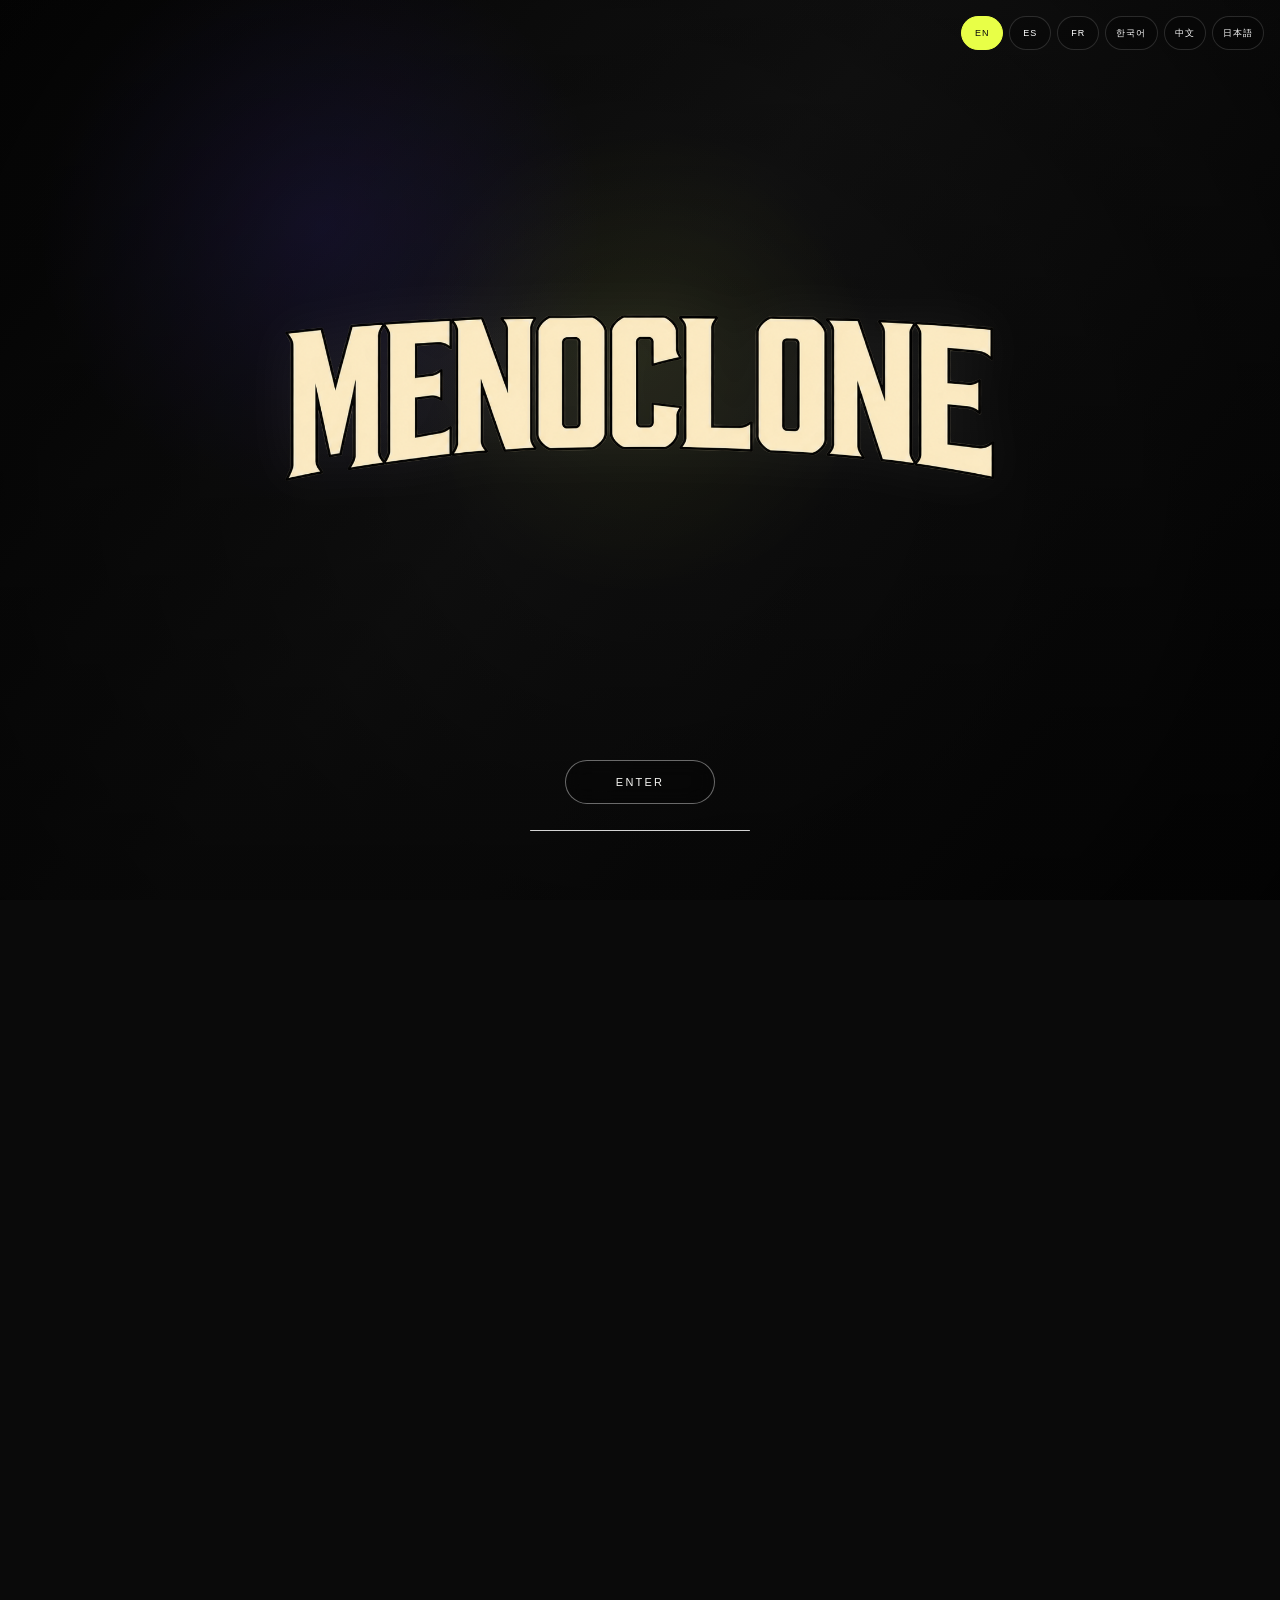
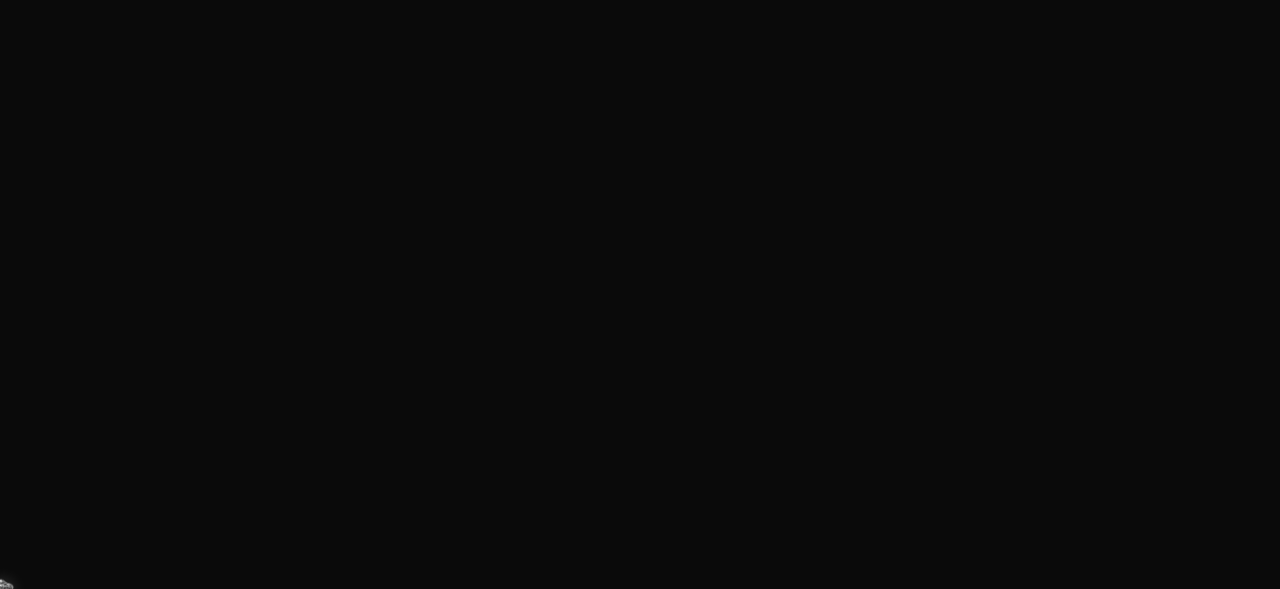
==== commit a59e9a11: "Add files via upload" ====
--- a/index.html
+++ b/index.html
@@ -3558,6 +3558,11 @@
 .mnc-gaming-symbol span{color:var(--accent)}
 .mnc-gaming-caption{position:absolute;bottom:25px;left:25px;color:var(--accent);font-size:10px;letter-spacing:.2em}
 @media(max-width:760px){.mnc-gaming-panel{grid-template-columns:1fr}.mnc-gaming-copy{min-height:auto;padding:36px 24px}.mnc-gaming-visual{min-height:300px;border-left:0;border-top:1px solid var(--line)}}
+
+/* MNC MOTORSPORTS */
+.motorsports-visit{display:inline-flex;align-items:center;justify-content:center;align-self:flex-start;margin-top:24px;padding:15px 24px;border:1px solid #d6a73e;border-radius:999px;color:#f3d17b;background:rgba(214,167,62,.08);font-size:11px;font-weight:700;letter-spacing:.13em;text-transform:uppercase;transition:background .25s,transform .25s}
+.motorsports-visit:hover{background:rgba(214,167,62,.22);transform:translateY(-2px)}
+.porsche-project-photo img{object-fit:contain!important;padding:clamp(16px,3vw,40px)}
 </style>
 <style>
 /* MNC October collection update */
@@ -3607,6 +3612,7 @@
 <header>
 <nav aria-label="Primary" class="desktop-nav">
 <a data-i18n="shop" href="#shop">Shop</a>
+<a href="#menoclone-motorsports">MNC Motorsports</a>
 <a href="#mnc-gaming">MNC Gaming</a>
 
 
@@ -3636,6 +3642,7 @@
 <div aria-hidden="true" class="mobile-panel" id="mobilePanel">
 <nav aria-label="Mobile" class="mobile-nav">
 <a data-i18n="shop" href="#shop">Shop</a>
+<a href="#menoclone-motorsports">MNC Motorsports</a>
 <a href="#mnc-gaming">MNC Gaming</a>
 
 
@@ -3854,6 +3861,13 @@
 </div>
 </div>
 </section>
+<section aria-labelledby="porsche-project-title" class="section porsche-project" id="menoclone-motorsports">
+<div class="section-heading"><div><p class="eyebrow">MENOCLONE / MOTORSPORTS DIVISION</p><h2 id="porsche-project-title">MENOCLONE MOTORSPORTS</h2></div><p>Engineering / Automotive Technology / Innovation</p></div>
+<div class="porsche-project-grid">
+<div class="porsche-project-photo"><img alt="MENOCLONE Motorsports gold circuit tire emblem" loading="lazy" src="assets/menoclone-motorsports-gold.png"/></div>
+<div class="porsche-project-copy"><p class="eyebrow">Engineering meets originality</p><h3>Driven by innovation. Built to explore.</h3><p>MENOCLONE Motorsports is the automotive engineering and technology division of MENOCLONE, exploring vehicle diagnostics, embedded electronics, intelligent systems, performance-inspired design and hands-on engineering.</p><p>Our projects connect automotive craftsmanship with modern hardware and software: OBD-II diagnostic tools, Raspberry Pi and ESP32 prototypes, vehicle data research and future-forward mobility concepts. We learn by building, testing and refining real systems.</p><blockquote>“Keep Your Vision Further Than Your Eyesight!”</blockquote><p>From import-car engineering studies to connected automotive technology, MENOCLONE Motorsports is an independent creative R&amp;D initiative focused on turning curiosity into practical technical skill and original prototypes.</p><a class="motorsports-visit" href="https://odotofrva.github.io/mncmotors/" target="_blank" rel="noopener noreferrer">Explore MNC Motorsports ↗</a></div>
+</div>
+</section>
 <section class="section" id="mnc-trucker-hat">
 <div class="section-heading" data-reveal="">
 <div>
@@ -3893,13 +3907,7 @@
 </article>
 </div>
 </section>
-<section aria-labelledby="porsche-project-title" class="section porsche-project" id="menoclone-motorsports">
-<div class="section-heading"><div><p class="eyebrow">MENOCLONE / MOTORSPORTS DIVISION</p><h2 id="porsche-project-title">MENOCLONE MOTORSPORTS</h2></div><p>Engineering / Automotive Technology / Innovation</p></div>
-<div class="porsche-project-grid">
-<div class="porsche-project-photo"><img alt="MENOCLONE Motorsports gold circuit tire emblem" loading="lazy" src="assets/menoclone-motorsports-logo.png"/></div>
-<div class="porsche-project-copy"><p class="eyebrow">Engineering meets originality</p><h3>Driven by innovation. Built to explore.</h3><p>MENOCLONE Motorsports is the automotive engineering and technology division of MENOCLONE, exploring vehicle diagnostics, embedded electronics, intelligent systems, performance-inspired design and hands-on engineering.</p><p>Our projects connect automotive craftsmanship with modern hardware and software: OBD-II diagnostic tools, Raspberry Pi and ESP32 prototypes, vehicle data research and future-forward mobility concepts. We learn by building, testing and refining real systems.</p><blockquote>“Keep Your Vision Further Than Your Eyesight!”</blockquote><p>From import-car engineering studies to connected automotive technology, MENOCLONE Motorsports is an independent creative R&amp;D initiative focused on turning curiosity into practical technical skill and original prototypes.</p></div>
-</div>
-</section>
+
 
 <section class="section street-team-section" id="street-team">
 <div class="section-heading" data-reveal="">
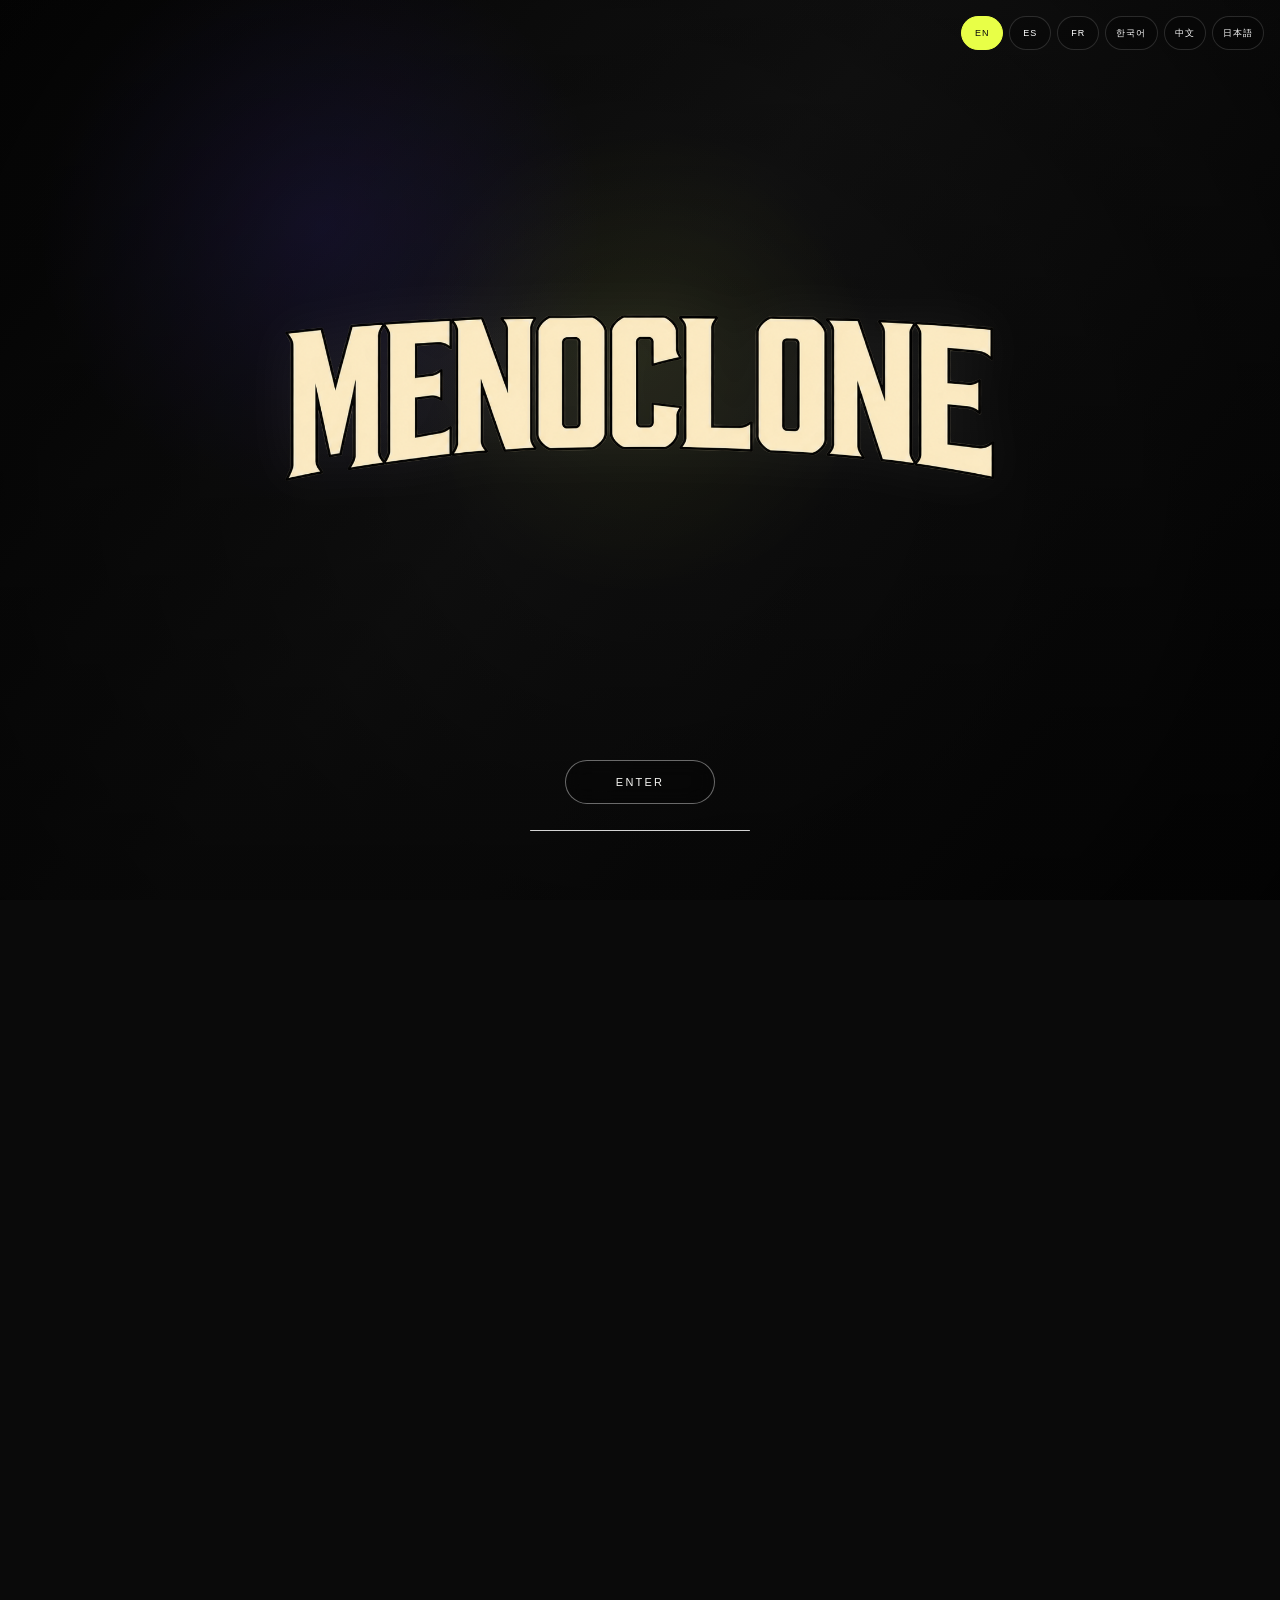
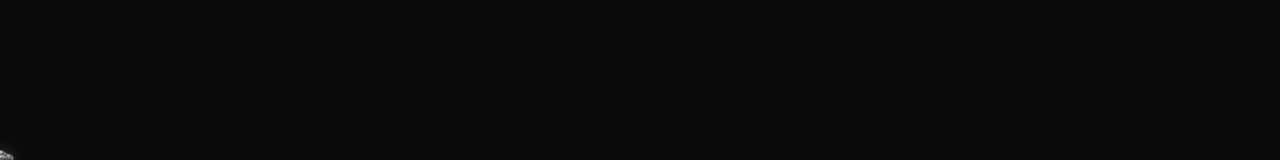
==== commit cbd9733e: "Add files via upload" ====
--- a/index.html
+++ b/index.html
@@ -3589,6 +3589,23 @@
 .porsche-project-photo{display:grid;place-items:center;background:radial-gradient(circle at center,#262015,#090909 72%);padding:clamp(20px,4vw,55px)}
 .porsche-project-photo img{width:100%;height:auto;max-height:520px;object-fit:contain}
 @media(max-width:760px){.nav-logo{width:150px;height:54px}.nav-logo img{max-height:52px}}
+
+/* MENOCLONE STUDIOS — neon editorial feature */
+.studios-section{background:radial-gradient(ellipse at 76% 42%,rgba(31,255,28,.09),transparent 44%),#080b08}
+.studios-panel{display:grid;grid-template-columns:1fr 1fr;min-height:520px;overflow:hidden;border:1px solid rgba(67,255,58,.22);border-radius:var(--radius);background:#0b0d0b}
+.studios-copy{padding:clamp(28px,5vw,72px);display:flex;flex-direction:column;justify-content:center;align-items:flex-start}
+.studios-copy h3{font-size:clamp(42px,6vw,88px);line-height:.92;letter-spacing:-.06em;text-transform:uppercase;margin:0;max-width:11ch}
+.studios-copy p:not(.eyebrow){font-size:14px;line-height:1.75;color:#b5bdb4;max-width:570px;margin:22px 0 0}
+.studios-copy .studios-cta{display:inline-flex;align-items:center;gap:14px;margin-top:30px;padding:15px 22px;border-radius:999px;background:#48ff34;color:#061006;font-size:11px;font-weight:800;text-transform:uppercase;letter-spacing:.12em;transition:transform .25s,box-shadow .25s}
+.studios-copy .studios-cta:hover{transform:translateY(-3px);box-shadow:0 0 28px rgba(49,255,31,.27)}
+.studios-visual{position:relative;display:grid;place-items:center;overflow:hidden;min-height:420px;border-left:1px solid rgba(67,255,58,.16);background:radial-gradient(circle,rgba(28,255,24,.15),transparent 55%),#030503}
+.studios-visual::before{content:'';position:absolute;width:66%;aspect-ratio:1;border:1px solid rgba(59,255,41,.25);border-radius:50%;animation:studiosHalo 3.6s ease-in-out infinite}
+.studios-logo{position:relative;z-index:1;width:min(90%,580px);max-height:450px;object-fit:contain;animation:studiosPulse 3.1s ease-in-out infinite;filter:drop-shadow(0 0 12px rgba(42,255,31,.4))}
+.studios-caption{position:absolute;bottom:22px;left:24px;font-size:10px;letter-spacing:.2em;color:#8eea86;text-transform:uppercase}
+@keyframes studiosPulse{0%,100%{transform:scale(.97);filter:drop-shadow(0 0 9px rgba(42,255,31,.32))}50%{transform:scale(1.035);filter:drop-shadow(0 0 32px rgba(42,255,31,.75))}}
+@keyframes studiosHalo{0%,100%{transform:scale(.9);opacity:.2}50%{transform:scale(1.12);opacity:.85}}
+@media(max-width:800px){.studios-panel{grid-template-columns:1fr}.studios-copy{padding:36px 24px}.studios-visual{border-left:0;border-top:1px solid rgba(67,255,58,.16);min-height:340px}.studios-logo{max-height:330px}}
+@media(prefers-reduced-motion:reduce){.studios-logo,.studios-visual::before{animation:none}}
 </style></head>
 <body>
 <!-- Replace this source with your real splash video: assets/menoclone-splash.mp4 -->
@@ -3613,6 +3630,7 @@
 <nav aria-label="Primary" class="desktop-nav">
 <a data-i18n="shop" href="#shop">Shop</a>
 <a href="#menoclone-motorsports">MNC Motorsports</a>
+<a href="#mnc-studios">MNC Studios</a>
 <a href="#mnc-gaming">MNC Gaming</a>
 
 
@@ -3643,6 +3661,7 @@
 <nav aria-label="Mobile" class="mobile-nav">
 <a data-i18n="shop" href="#shop">Shop</a>
 <a href="#menoclone-motorsports">MNC Motorsports</a>
+<a href="#mnc-studios">MNC Studios</a>
 <a href="#mnc-gaming">MNC Gaming</a>
 
 
@@ -3955,6 +3974,14 @@
 </div>
 </div>
 </div>
+</section>
+<!-- MENOCLONE STUDIOS -->
+<section class="section studios-section" id="mnc-studios" aria-labelledby="mnc-studios-title">
+  <div class="section-heading" data-reveal=""><div><p class="eyebrow">MENOCLONE / Film &amp; Photography</p><h2 id="mnc-studios-title">MENOCLONE STUDIOS</h2></div><p>Film / Photography / Stories / Culture</p></div>
+  <div class="studios-panel" data-reveal="">
+    <div class="studios-copy"><p class="eyebrow">Originality Has Origins.</p><h3>Stories from the culture. Made for the culture.</h3><p>MENOCLONE STUDIOS is the film, photography and visual storytelling division of MENOCLONE. We capture the people, places, ideas and moments that shape culture—through an independent creative lens.</p><p>From cinematic short films and documentary storytelling to photography, campaigns and original visual projects, our studio exists to give authentic stories a distinct point of view.</p><a class="studios-cta" href="https://odotofrva.github.io/mncstudios/" target="_blank" rel="noopener noreferrer">Explore MENOCLONE STUDIOS <span aria-hidden="true">↗</span></a></div>
+    <a class="studios-visual" href="https://odotofrva.github.io/mncstudios/" target="_blank" rel="noopener noreferrer" aria-label="Visit MENOCLONE STUDIOS website"><img class="studios-logo" src="assets/menoclone-studios-neon-green.png" alt="MENOCLONE STUDIOS neon green UFO and vintage camera logo" loading="lazy"/><span class="studios-caption">Visual culture / New perspectives ↗</span></a>
+  </div>
 </section>
 <!-- MNC GAMING -->
 <section class="section mnc-gaming-section" id="mnc-gaming" aria-labelledby="mnc-gaming-title">
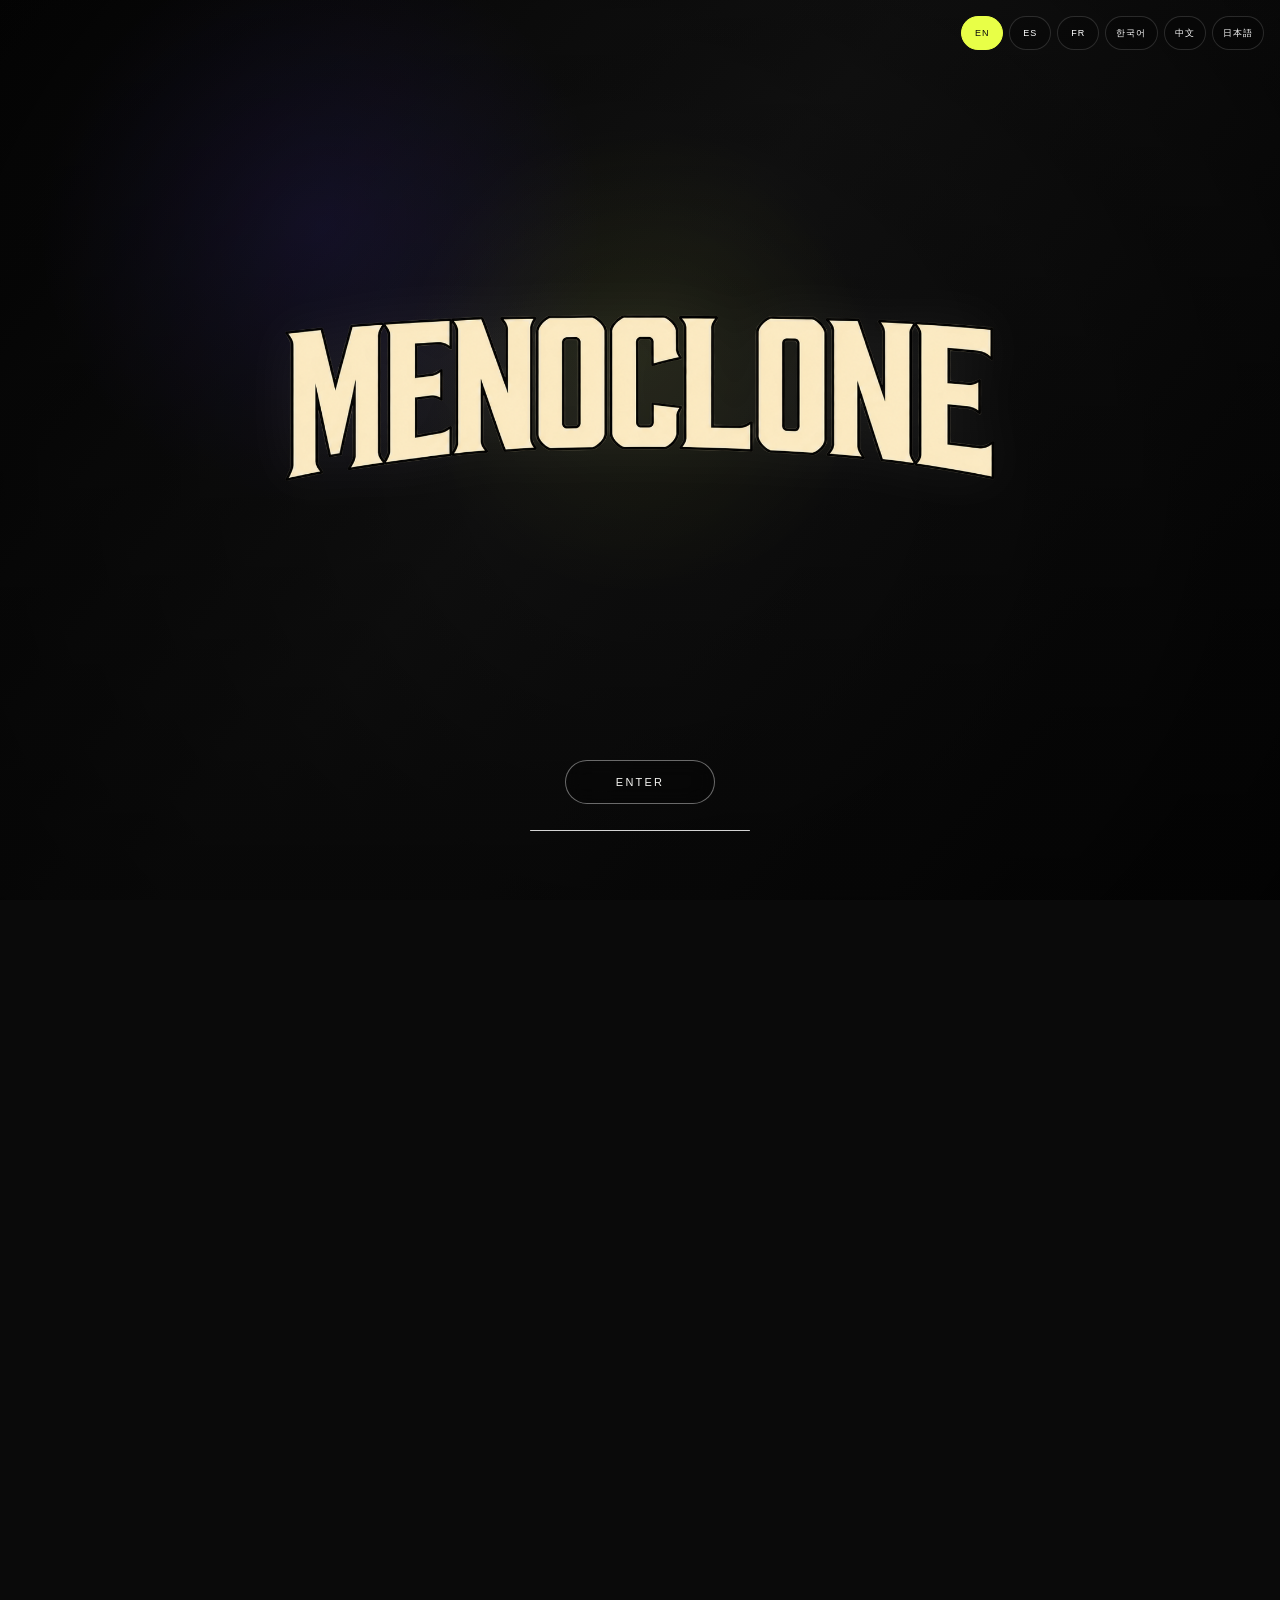
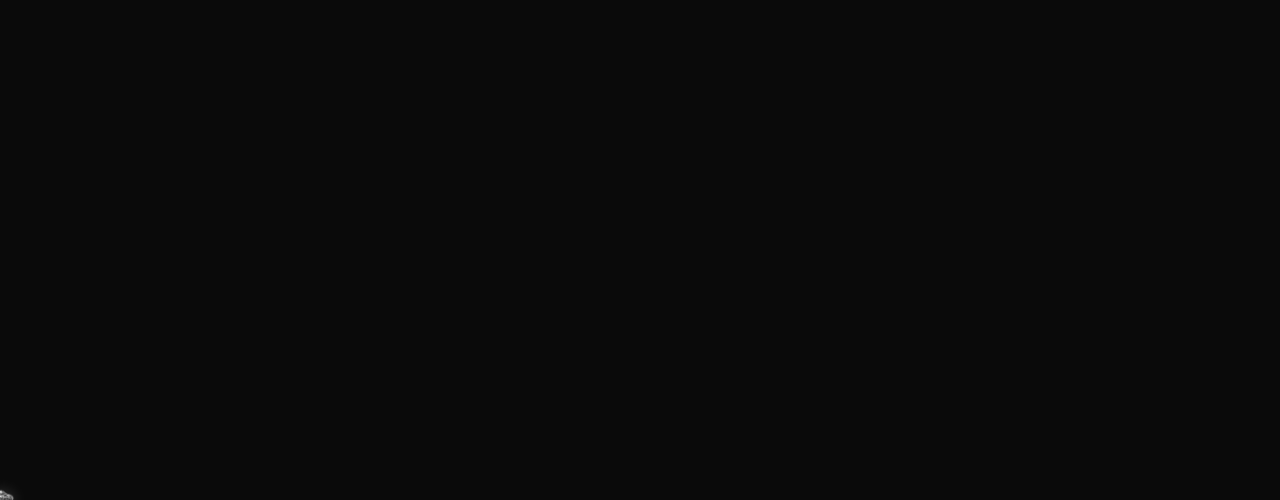
==== commit e0e25652: "Add files via upload" ====
--- a/index.html
+++ b/index.html
@@ -3606,6 +3606,23 @@
 @keyframes studiosHalo{0%,100%{transform:scale(.9);opacity:.2}50%{transform:scale(1.12);opacity:.85}}
 @media(max-width:800px){.studios-panel{grid-template-columns:1fr}.studios-copy{padding:36px 24px}.studios-visual{border-left:0;border-top:1px solid rgba(67,255,58,.16);min-height:340px}.studios-logo{max-height:330px}}
 @media(prefers-reduced-motion:reduce){.studios-logo,.studios-visual::before{animation:none}}
+</style><style>
+/* MENOCLONE division refresh */
+.division-logo.gaming-logo{position:relative;z-index:2;display:block;width:min(85%,580px);height:auto;max-height:340px;object-fit:contain;filter:drop-shadow(0 14px 35px rgba(0,0,0,.5));transition:transform .5s ease}
+.mnc-gaming-visual:hover .gaming-logo{transform:scale(1.035)}
+.porsche-project-photo img{object-fit:contain!important;max-width:90%;max-height:85%;margin:auto}
+.mnc-labs-section{background:radial-gradient(circle at 78% 28%,rgba(0,229,231,.10),transparent 34%),#090d0e;scroll-margin-top:var(--header-h)}
+.mnc-labs-panel{display:grid;grid-template-columns:1fr 1fr;border:1px solid var(--line);border-radius:var(--radius);overflow:hidden;background:#101314}
+.mnc-labs-copy{padding:clamp(32px,5vw,76px);display:flex;flex-direction:column;align-items:flex-start;justify-content:center;min-height:430px}
+.mnc-labs-copy h3{font-size:clamp(38px,5vw,74px);line-height:.94;letter-spacing:-.055em;text-transform:uppercase;margin:0;max-width:11ch}
+.mnc-labs-copy p:not(.eyebrow){color:#aaa9a3;line-height:1.75;font-size:14px;max-width:570px;margin:22px 0 0}
+.labs-visit{display:inline-flex;align-items:center;gap:12px;margin-top:28px;padding:15px 22px;border:1px solid #00e4e8;border-radius:999px;background:rgba(0,228,232,.09);color:#62faff;font-size:11px;font-weight:700;letter-spacing:.12em;text-transform:uppercase;transition:transform .25s,background .25s}
+.labs-visit:hover{transform:translateY(-3px);background:rgba(0,228,232,.2)}
+.mnc-labs-visual{display:grid;place-items:center;min-height:430px;padding:clamp(22px,4vw,54px);border-left:1px solid var(--line);background:radial-gradient(circle,rgba(0,228,232,.14),transparent 55%),repeating-linear-gradient(90deg,transparent 0 39px,rgba(0,228,232,.025) 40px),#080d0e}
+.mnc-labs-visual img{width:100%;max-width:680px;object-fit:contain;transition:transform .5s}
+.mnc-labs-visual:hover img{transform:scale(1.035)}
+@media(max-width:760px){.mnc-labs-panel{grid-template-columns:1fr}.mnc-labs-copy{min-height:auto;padding:36px 24px}.mnc-labs-visual{min-height:300px;border-left:0;border-top:1px solid var(--line)}}
+@media(min-width:761px) and (max-width:1180px){.desktop-nav{gap:11px;font-size:9px;letter-spacing:.08em}}
 </style></head>
 <body>
 <!-- Replace this source with your real splash video: assets/menoclone-splash.mp4 -->
@@ -3631,15 +3648,8 @@
 <a data-i18n="shop" href="#shop">Shop</a>
 <a href="#menoclone-motorsports">MNC Motorsports</a>
 <a href="#mnc-studios">MNC Studios</a>
-<a href="#mnc-gaming">MNC Gaming</a>
-
-
-
-
-
-
+<a href="#mnc-gaming">MNC Gaming</a><a href="#mnc-labs">MNC Labs</a>
 <a data-i18n="termsNav" href="#terms">Terms</a>
-
 <a data-i18n="contact" href="#contact">Contact</a>
 </nav>
 <a aria-label="MENOCLONE home" class="nav-logo" href="#home">
@@ -3662,15 +3672,8 @@
 <a data-i18n="shop" href="#shop">Shop</a>
 <a href="#menoclone-motorsports">MNC Motorsports</a>
 <a href="#mnc-studios">MNC Studios</a>
-<a href="#mnc-gaming">MNC Gaming</a>
-
-
-
-
-
-
+<a href="#mnc-gaming">MNC Gaming</a><a href="#mnc-labs">MNC Labs</a>
 <a data-i18n="termsNav" href="#terms">Terms</a>
-
 <a data-i18n="contact" href="#contact">Contact</a>
 </nav>
 <div class="mobile-meta">
@@ -3760,7 +3763,6 @@
 <span>5 Panel / Trucker</span>
 </div>
 <div class="products">
-
 <article class="product" data-description="MENOCLONE Season Two Trucker Hats. Structured black front, white MENOCLONE wordmark and breathable mesh construction." data-name="MENOCLONE Season Two Trucker Hats" data-price="60.00" data-reveal="">
 <div class="product-media">
 <img alt="MENOCLONE Season Two black trucker hats with white embroidered wordmark" loading="lazy" src="mnc-season-two-trucker-hats.png"/>
@@ -3781,8 +3783,6 @@
 <div class="product-media"><img alt="MENOCLONE x New Era New York Mets Hat" class="real-product" loading="lazy" src="mnc-new-era-mets.png"/><span class="product-index">AR 02</span><button class="quick-add" data-product="MENOCLONE x New Era New York Mets Hat" type="button">Shop on Big Cartel</button></div>
 <div class="product-info"><span>MENOCLONE x New Era New York Mets Hat</span><span class="price-hidden">Price in cart</span></div>
 </article>
-
-
 <article class="product" data-description="Exclusive MENOCLONE x New Era South Carolina Gamecocks cap featuring team-inspired embroidery and signature MNC UFO side detailing. AR experience details forthcoming." data-name="MENOCLONE x New Era South Carolina Gamecocks Snapback" data-price="100.00" data-reveal="">
 <div class="product-media"><img alt="MENOCLONE x New Era South Carolina Gamecocks Snapback" class="real-product" loading="lazy" src="assets/Garnet Gamecocks 59FIFTY Cap.png"/><span class="product-index">AR 05</span><button class="quick-add" data-product="MENOCLONE x New Era South Carolina Gamecocks Snapback" type="button">Shop on Big Cartel</button></div>
 <div class="product-info"><span>MENOCLONE x New Era South Carolina Gamecocks Snapback</span><span class="price-hidden">Price in cart</span></div></article>
@@ -3883,114 +3883,29 @@
 <section aria-labelledby="porsche-project-title" class="section porsche-project" id="menoclone-motorsports">
 <div class="section-heading"><div><p class="eyebrow">MENOCLONE / MOTORSPORTS DIVISION</p><h2 id="porsche-project-title">MENOCLONE MOTORSPORTS</h2></div><p>Engineering / Automotive Technology / Innovation</p></div>
 <div class="porsche-project-grid">
-<div class="porsche-project-photo"><img alt="MENOCLONE Motorsports gold circuit tire emblem" loading="lazy" src="assets/menoclone-motorsports-gold.png"/></div>
-<div class="porsche-project-copy"><p class="eyebrow">Engineering meets originality</p><h3>Driven by innovation. Built to explore.</h3><p>MENOCLONE Motorsports is the automotive engineering and technology division of MENOCLONE, exploring vehicle diagnostics, embedded electronics, intelligent systems, performance-inspired design and hands-on engineering.</p><p>Our projects connect automotive craftsmanship with modern hardware and software: OBD-II diagnostic tools, Raspberry Pi and ESP32 prototypes, vehicle data research and future-forward mobility concepts. We learn by building, testing and refining real systems.</p><blockquote>“Keep Your Vision Further Than Your Eyesight!”</blockquote><p>From import-car engineering studies to connected automotive technology, MENOCLONE Motorsports is an independent creative R&amp;D initiative focused on turning curiosity into practical technical skill and original prototypes.</p><a class="motorsports-visit" href="https://odotofrva.github.io/mncmotors/" target="_blank" rel="noopener noreferrer">Explore MNC Motorsports ↗</a></div>
+<div class="porsche-project-photo"><img alt="Official MENOCLONE MOTORSPORTS UFO emblem" loading="lazy" src="assets/menoclone-motorsports-logo.png"/></div>
+<div class="porsche-project-copy"><p class="eyebrow">Engineering meets originality</p><h3>Driven by innovation. Built to explore.</h3><p>MENOCLONE Motorsports is the automotive engineering and technology division of MENOCLONE, exploring vehicle diagnostics, embedded electronics, intelligent systems, performance-inspired design and hands-on engineering.</p><p>Our projects connect automotive craftsmanship with modern hardware and software: OBD-II diagnostic tools, Raspberry Pi and ESP32 prototypes, vehicle data research and future-forward mobility concepts. We learn by building, testing and refining real systems.</p><blockquote>“Keep Your Vision Further Than Your Eyesight!”</blockquote><p>From import-car engineering studies to connected automotive technology, MENOCLONE Motorsports is an independent creative R&amp;D initiative focused on turning curiosity into practical technical skill and original prototypes.</p><a class="motorsports-visit" href="https://odotofrva.github.io/mncmotors/" rel="noopener noreferrer" target="_blank">Explore MNC Motorsports ↗</a></div>
 </div>
 </section>
-<section class="section" id="mnc-trucker-hat">
-<div class="section-heading" data-reveal="">
-<div>
-<p class="eyebrow" data-i18n="truckerSectionKicker">Season 2 Headwear</p>
-<h2 data-i18n="truckerSectionTitle">MNC Trucker Hat</h2>
-</div>
-<p data-i18n="truckerSectionMeta">MENOCLONE / Trucker Hat Study</p>
-</div>
-<div class="editorial-grid">
-<article class="editorial-card" data-reveal="">
-<img alt="Front portrait of the MENOCLONE Season Two Trucker Hat" loading="lazy" src="look-04-table.png"/>
-<div class="editorial-label">
-<strong data-i18n="lookOne">Look 01</strong>
-<span data-i18n="lookOneMeta">Trucker Hat / Front Portrait</span>
-</div>
-</article>
-<article class="editorial-card" data-reveal="">
-<img alt="Angled portrait of the MENOCLONE Season Two Trucker Hat" loading="lazy" src="look-03-fitting.png"/>
-<div class="editorial-label">
-<strong data-i18n="lookTwo">Look 02</strong>
-<span data-i18n="lookTwoMeta">Trucker Hat / Angle Study</span>
-</div>
-</article>
-<article class="editorial-card" data-reveal="">
-<img alt="Mannequin putting on the MENOCLONE Season Two Trucker Hat" loading="lazy" src="look-02-angle.png"/>
-<div class="editorial-label">
-<strong data-i18n="lookThree">Look 03</strong>
-<span data-i18n="lookThreeMeta">Trucker Hat / Fitting Study</span>
-</div>
-</article>
-<article class="editorial-card" data-reveal="">
-<img alt="Mannequin viewing the MENOCLONE Season Two Trucker Hat on a table" loading="lazy" src="look-01-front.png"/>
-<div class="editorial-label">
-<strong data-i18n="lookFour">Look 04</strong>
-<span data-i18n="lookFourMeta">Trucker Hat / Object Study</span>
-</div>
-</article>
-</div>
-</section>
-
-
-<section class="section street-team-section" id="street-team">
-<div class="section-heading" data-reveal="">
-<div>
-<p class="eyebrow">MENOCLONE Street Team</p>
-<h2>Join the Street Team</h2>
-</div>
-<p>NYC / Community / Signal</p>
-</div>
-<div class="street-team-panel">
-<div class="street-team-media" data-reveal="">
-<img alt="MENOCLONE Join the Street Team recruitment flyer featuring the MENOCLONE mannequin crew" loading="lazy" src="mnc-street-team-flyer.png"/>
-</div>
-<div class="street-team-copy" data-reveal="">
-<p class="eyebrow">Help Move the Signal</p>
-<h3>Join the MENOCLONE street team.</h3>
-<p>Be part of the people pushing MENOCLONE into the streets through flyer and sticker marketing, events, pop-ups and creative activations. Reach out to us on Instagram to get started.</p>
-<div class="street-team-actions">
-<a aria-label="Message MENOCLONE on Instagram" class="street-team-cta" href="https://www.instagram.com/menoclone/" rel="noopener noreferrer" target="_blank">Message Us on Instagram <span aria-hidden="true">↗</span></a>
-</div>
-<span class="street-team-handle">@menoclone</span>
-</div>
-</div>
-</section>
-<section class="section seoul-section" id="seoul">
-<div class="section-heading" data-reveal="">
-<div>
-<p class="eyebrow">MENOCLONE Global Signal</p>
-<h2>New York → Seoul</h2>
-</div>
-<p>Koreatown, NYC / Seoul, Korea / Future Expansion</p>
-</div>
-<div class="seoul-grid">
-<div class="seoul-visual" data-reveal="">
-<img alt="Seoul Korea MENOCLONE collaboration banner" loading="lazy" src="mnc-seoul-banner.png"/>
-</div>
-<div class="seoul-copy" data-reveal="">
-<p class="eyebrow">A Dream Beyond Borders</p>
-<h3>Building the signal toward Seoul.</h3>
-<p>MENOCLONE plans to expand its creative world into Seoul, Korea by building meaningful partnerships through the cultural bridge of Koreatown, New York City. The goal is not simply to enter another market, but to connect with designers, artists, makers and independent thinkers who move on the same creative frequency.</p>
-<p>For founder OdotNYC, visiting Seoul has long been a personal dream. As MENOCLONE grows, that dream has become part of the brand's future: bringing its lifestyle of fashion, art, design and technology into a city known for its own powerful creative energy, while learning from the people and culture already shaping it.</p>
-<p class="seoul-note">The Korean MENOCLONE logo was created as a gesture of respect and appreciation for Korean culture. It represents curiosity, humility and a commitment to keep learning daily—not an attempt to claim the culture, but to honor the inspiration and relationships MENOCLONE hopes to build.</p>
-<div aria-label="MENOCLONE expansion path" class="seoul-route">
-<span>New York City</span><b>→</b><span>Koreatown NYC</span><b>→</b><span>Seoul, Korea</span><b>→</b><span>Creative Partnerships</span>
-</div>
-</div>
-</div>
-</section>
+
+
+
 <!-- MENOCLONE STUDIOS -->
-<section class="section studios-section" id="mnc-studios" aria-labelledby="mnc-studios-title">
-  <div class="section-heading" data-reveal=""><div><p class="eyebrow">MENOCLONE / Film &amp; Photography</p><h2 id="mnc-studios-title">MENOCLONE STUDIOS</h2></div><p>Film / Photography / Stories / Culture</p></div>
-  <div class="studios-panel" data-reveal="">
-    <div class="studios-copy"><p class="eyebrow">Originality Has Origins.</p><h3>Stories from the culture. Made for the culture.</h3><p>MENOCLONE STUDIOS is the film, photography and visual storytelling division of MENOCLONE. We capture the people, places, ideas and moments that shape culture—through an independent creative lens.</p><p>From cinematic short films and documentary storytelling to photography, campaigns and original visual projects, our studio exists to give authentic stories a distinct point of view.</p><a class="studios-cta" href="https://odotofrva.github.io/mncstudios/" target="_blank" rel="noopener noreferrer">Explore MENOCLONE STUDIOS <span aria-hidden="true">↗</span></a></div>
-    <a class="studios-visual" href="https://odotofrva.github.io/mncstudios/" target="_blank" rel="noopener noreferrer" aria-label="Visit MENOCLONE STUDIOS website"><img class="studios-logo" src="assets/menoclone-studios-neon-green.png" alt="MENOCLONE STUDIOS neon green UFO and vintage camera logo" loading="lazy"/><span class="studios-caption">Visual culture / New perspectives ↗</span></a>
-  </div>
+<section aria-labelledby="mnc-studios-title" class="section studios-section" id="mnc-studios">
+<div class="section-heading" data-reveal=""><div><p class="eyebrow">MENOCLONE / Film &amp; Photography</p><h2 id="mnc-studios-title">MENOCLONE STUDIOS</h2></div><p>Film / Photography / Stories / Culture</p></div>
+<div class="studios-panel" data-reveal="">
+<div class="studios-copy"><p class="eyebrow">Originality Has Origins.</p><h3>Stories from the culture. Made for the culture.</h3><p>MENOCLONE STUDIOS is the film, photography and visual storytelling division of MENOCLONE. We capture the people, places, ideas and moments that shape culture—through an independent creative lens.</p><p>From cinematic short films and documentary storytelling to photography, campaigns and original visual projects, our studio exists to give authentic stories a distinct point of view.</p><a class="studios-cta" href="https://odotofrva.github.io/mncstudios/" rel="noopener noreferrer" target="_blank">Explore MENOCLONE STUDIOS <span aria-hidden="true">↗</span></a></div>
+<a aria-label="Visit MENOCLONE STUDIOS website" class="studios-visual" href="https://odotofrva.github.io/mncstudios/" rel="noopener noreferrer" target="_blank"><img alt="MENOCLONE STUDIOS neon green UFO and vintage camera logo" class="studios-logo" loading="lazy" src="assets/menoclone-studios-neon-green.png"/><span class="studios-caption">Visual culture / New perspectives ↗</span></a>
+</div>
 </section>
 <!-- MNC GAMING -->
-<section class="section mnc-gaming-section" id="mnc-gaming" aria-labelledby="mnc-gaming-title">
-  <div class="section-heading" data-reveal=""><div><p class="eyebrow">MENOCLONE / Interactive Worlds</p><h2 id="mnc-gaming-title">MNC Gaming</h2></div><p>Play / Explore / Discover</p></div>
-  <div class="mnc-gaming-panel" data-reveal="">
-    <div class="mnc-gaming-copy"><p class="eyebrow">Enter a New Dimension</p><h3>Beyond the ordinary.</h3><p>Explore the gaming division of MENOCLONE, where original worlds, immersive experiences, and creative technology collide. Step inside MNC Gaming and discover what's next.</p><a class="ar-launch" href="https://odotofrva.github.io/gaming-mnc/" target="_blank" rel="noopener noreferrer">Enter MNC Gaming <span aria-hidden="true">↗</span></a></div>
-    <a class="mnc-gaming-visual" href="https://odotofrva.github.io/gaming-mnc/" target="_blank" rel="noopener noreferrer" aria-label="Open MNC Gaming"><span class="mnc-gaming-orbit" aria-hidden="true"></span><span class="mnc-gaming-symbol" aria-hidden="true">MNC<span> / </span>GAMING</span><span class="mnc-gaming-caption">INITIALIZE EXPERIENCE ↗</span></a>
-  </div>
-</section>
+<section aria-labelledby="mnc-gaming-title" class="section mnc-gaming-section" id="mnc-gaming">
+<div class="section-heading" data-reveal=""><div><p class="eyebrow">MENOCLONE / Interactive Worlds</p><h2 id="mnc-gaming-title">MNC Gaming</h2></div><p>Play / Explore / Discover</p></div>
+<div class="mnc-gaming-panel" data-reveal="">
+<div class="mnc-gaming-copy"><p class="eyebrow">Enter a New Dimension</p><h3>Beyond the ordinary.</h3><p>Explore the gaming division of MENOCLONE, where original worlds, immersive experiences, and creative technology collide. Step inside MNC Gaming and discover what's next.</p><a class="ar-launch" href="https://odotofrva.github.io/gaming-mnc/" rel="noopener noreferrer" target="_blank">Enter MNC Gaming <span aria-hidden="true">↗</span></a></div>
+<a aria-label="Open MNC Gaming" class="mnc-gaming-visual" href="https://odotofrva.github.io/gaming-mnc/" rel="noopener noreferrer" target="_blank"><span aria-hidden="true" class="mnc-gaming-orbit"></span><img alt="Official MENOCLONE GAMING logo" class="division-logo gaming-logo" src="assets/menoclone-gaming-logo.png"/><span class="mnc-gaming-caption">INITIALIZE EXPERIENCE ↗</span></a>
+</div>
+</section><section aria-labelledby="mnc-labs-title" class="section mnc-labs-section" id="mnc-labs"><div class="section-heading" data-reveal=""><div><p class="eyebrow">MENOCLONE / Research &amp; Development</p><h2 id="mnc-labs-title">MENOCLONE LABS</h2></div><p>Hardware / Software / Research / Development</p></div><div class="mnc-labs-panel" data-reveal=""><div class="mnc-labs-copy"><p class="eyebrow">Independent Innovation / SoHo, New York</p><h3>Ideas made tangible.</h3><p>MENOCLONE LABS is the hardware, software, research and development division powering innovation across the MENOCLONE ecosystem. We explore embedded technology, connected products, experimental interfaces and original tools through hands-on prototyping.</p><p>From early concepts to working systems, we build, test and refine technology that connects our creative worlds.</p><a class="labs-visit" href="https://odotofrva.github.io/mnclabs/" rel="noopener noreferrer" target="_blank">Explore MENOCLONE LABS <span aria-hidden="true">↗</span></a></div><a aria-label="Visit MENOCLONE LABS" class="mnc-labs-visual" href="https://odotofrva.github.io/mnclabs/" rel="noopener noreferrer" target="_blank"><img alt="Official MENOCLONE LABS logo" loading="lazy" src="assets/menoclone-labs-logo.png"/></a></div></section>
 <section class="section" id="terms">
 <div class="terms-wrap">
 <div data-reveal="">
@@ -4014,8 +3929,8 @@
 </div>
 <form class="email-form" id="emailForm">
 <input aria-label="Name" name="name" placeholder="NAME" required="" type="text"/>
-<input aria-label="Email address" data-i18n-placeholder="emailPlaceholder" name="email" placeholder="EMAIL ADDRESS" required="" type="email">
-<input aria-label="Subject" name="subject" placeholder="SUBJECT" required="" type="text"/>
+<input aria-label="Email address" data-i18n-placeholder="emailPlaceholder" name="email" placeholder="EMAIL ADDRESS" required="" type="email"/>
+<input aria-label="Subject" name="subject" placeholder="SUBJECT" required="" type="text">
 <textarea aria-label="Message" name="message" placeholder="MESSAGE" required=""></textarea>
 <button type="submit"><span>Send Message</span> ↗</button>
 <p aria-live="polite" class="form-status" id="contactStatus" role="status"></p>
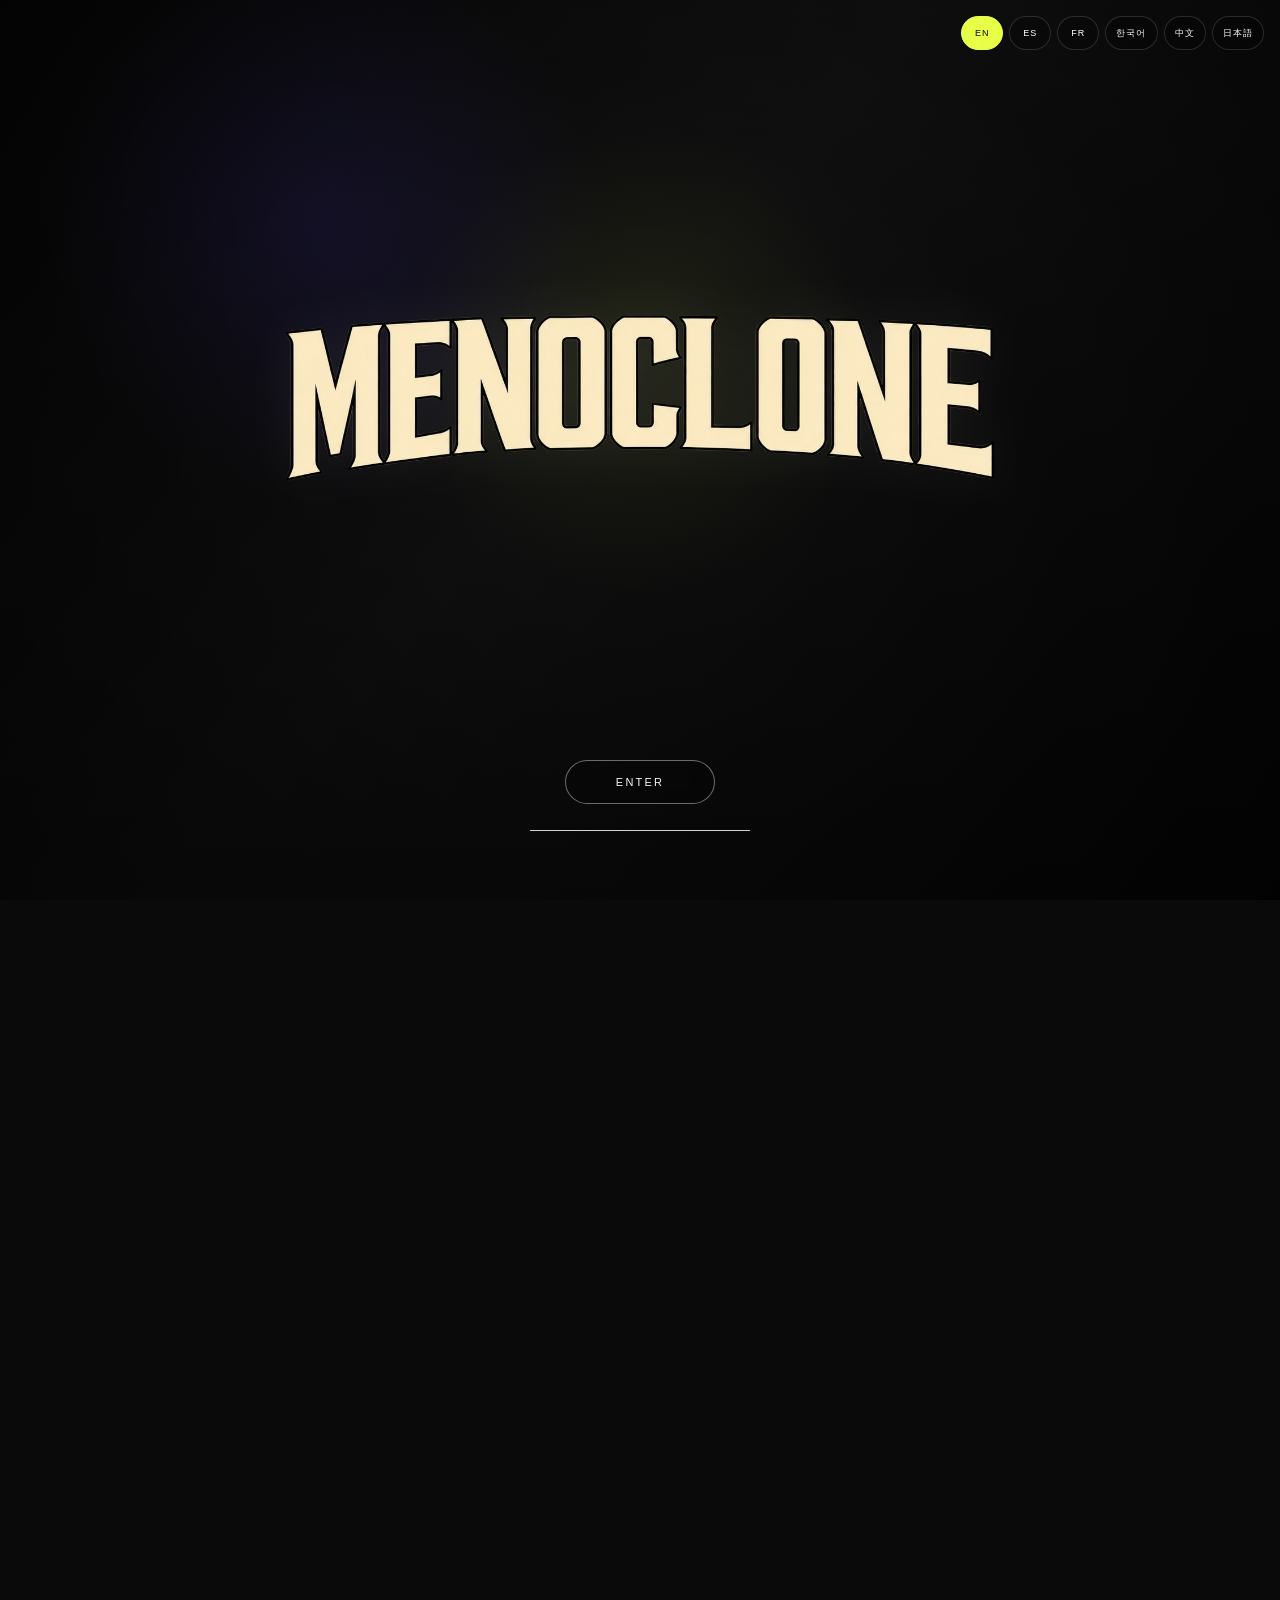
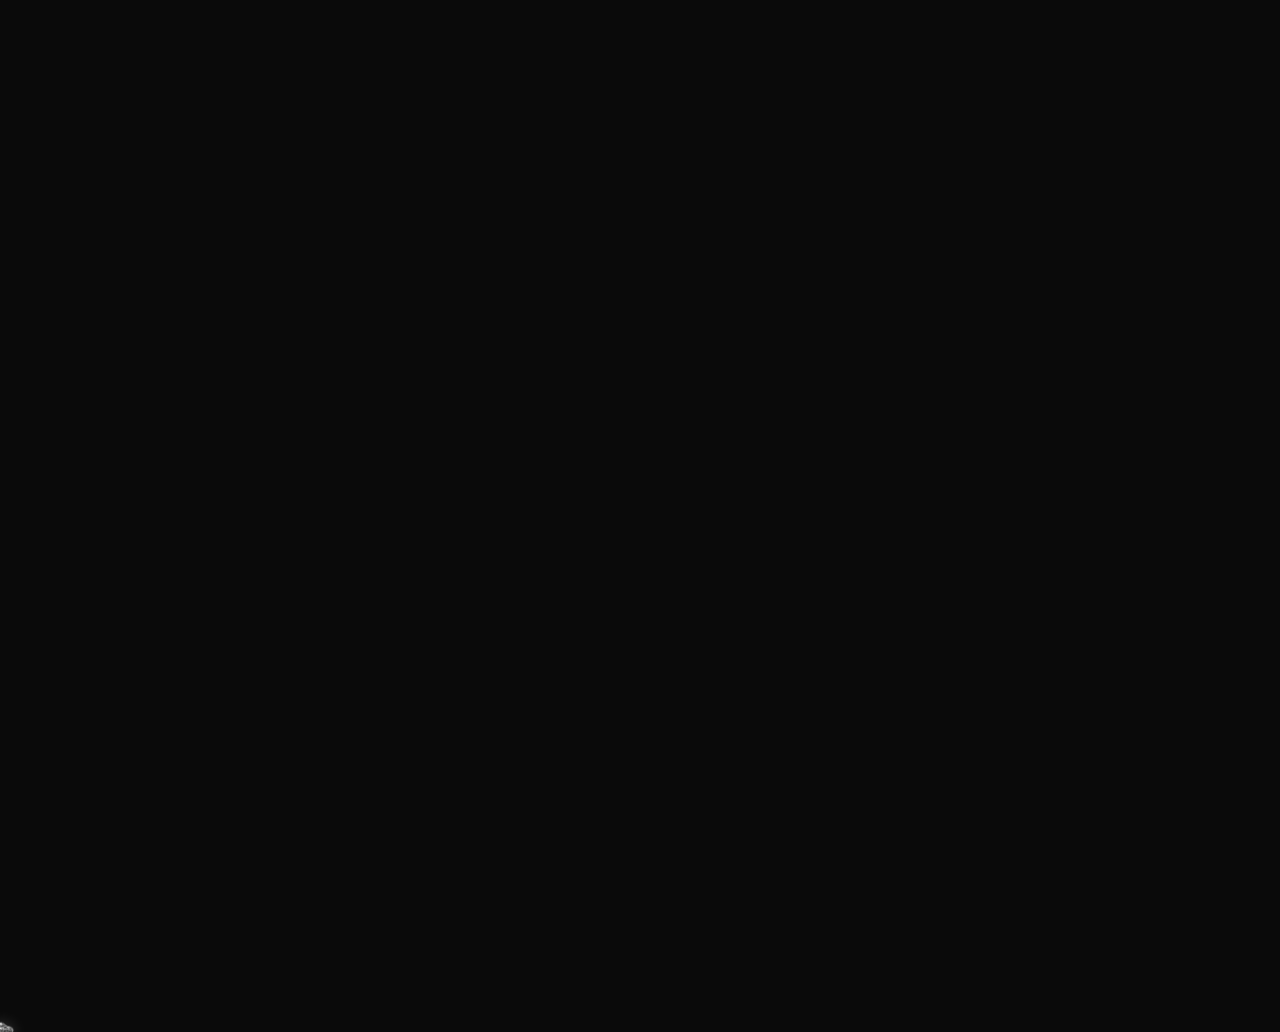
==== commit 2eebefe6: "Add files via upload" ====
--- a/index.html
+++ b/index.html
@@ -3563,6 +3563,27 @@
 .motorsports-visit{display:inline-flex;align-items:center;justify-content:center;align-self:flex-start;margin-top:24px;padding:15px 24px;border:1px solid #d6a73e;border-radius:999px;color:#f3d17b;background:rgba(214,167,62,.08);font-size:11px;font-weight:700;letter-spacing:.13em;text-transform:uppercase;transition:background .25s,transform .25s}
 .motorsports-visit:hover{background:rgba(214,167,62,.22);transform:translateY(-2px)}
 .porsche-project-photo img{object-fit:contain!important;padding:clamp(16px,3vw,40px)}
+
+/* MENOCLONE COMICS + CHEERS CLUB / editorial additions */
+.mnc-comics{background:linear-gradient(135deg,#101810,#080a09 68%);}
+.mnc-comics-grid{display:grid;grid-template-columns:minmax(230px,.75fr) 1.25fr;gap:clamp(22px,5vw,80px);align-items:center;max-width:1280px;margin:auto}
+.mnc-comics-cover{display:block;max-width:440px;margin:auto;border:1px solid rgba(232,255,71,.25);box-shadow:20px 24px 70px rgba(0,0,0,.55);transform:rotate(-1deg);transition:transform .35s}
+.mnc-comics-cover:hover{transform:rotate(0deg) translateY(-5px)}
+.mnc-comics-cover img{width:100%;height:auto;display:block}
+.mnc-feature-copy h3{font-size:clamp(34px,5vw,78px);line-height:.95;letter-spacing:-.055em;text-transform:uppercase;margin:0 0 20px}
+.mnc-feature-copy p:not(.eyebrow){font-size:clamp(14px,1.3vw,17px);line-height:1.8;color:#bcbdb5;max-width:660px}
+.mnc-feature-actions{display:flex;gap:12px;flex-wrap:wrap;margin-top:30px}
+.mnc-feature-btn{display:inline-flex;align-items:center;justify-content:center;min-height:48px;padding:14px 22px;border:1px solid var(--accent);border-radius:999px;background:var(--accent);color:#10110b;font-size:11px;font-weight:800;letter-spacing:.12em;text-transform:uppercase;transition:transform .25s,background .25s}
+.mnc-feature-btn:hover{transform:translateY(-3px)}
+.mnc-feature-btn.secondary{background:transparent;color:var(--accent)}
+.mnc-comics-meta{margin-top:20px!important;color:#8f9d83!important;font-size:11px!important;letter-spacing:.1em;text-transform:uppercase}
+.mnc-cheers{background:#101013}
+.mnc-cheers-grid{display:grid;grid-template-columns:.85fr 1.15fr;gap:clamp(22px,5vw,70px);align-items:center}
+.mnc-apple-player{border:1px solid rgba(255,255,255,.17);border-radius:20px;padding:16px;background:#17171a;box-shadow:0 24px 60px rgba(0,0,0,.25)}
+.mnc-apple-player iframe{display:block;width:100%;height:450px;border:0;border-radius:12px;background:#222}
+.mnc-player-note{color:#96969c;font-size:11px;line-height:1.6;margin:12px 3px 0}
+@media(max-width:800px){.mnc-comics-grid,.mnc-cheers-grid{grid-template-columns:1fr}.mnc-comics-cover{max-width:320px}.mnc-apple-player iframe{height:450px}}
+
 </style>
 <style>
 /* MNC October collection update */
@@ -3755,9 +3776,6 @@
 </div>
 </div>
 <div class="product-category" data-reveal="">
-<div class="mnc-headwear-lineup" data-reveal="">
-<img alt="MENOCLONE five-cap collection: red, black, blue, green, and camouflage snapbacks" decoding="async" loading="lazy" src="assets/menoclone-five-cap-collection.png"/>
-</div>
 <div class="product-category-heading">
 <h3>Headwear</h3>
 <span>5 Panel / Trucker</span>
@@ -3880,6 +3898,14 @@
 </div>
 </div>
 </section>
+<section aria-labelledby="mnc-comics-title" class="section mnc-comics" id="menoclone-comics">
+<div class="section-heading" data-reveal=""><div><p class="eyebrow">MENOCLONE STUDIOS / ORIGINAL STORIES</p><h2 id="mnc-comics-title">MENOCLONE COMICS</h2></div><p>Collection / Issue 001 / Free Digital Edition</p></div>
+<div class="mnc-comics-grid"><a class="mnc-comics-cover" href="MENOCLONE_The_Invitation_Issue_001.pdf" target="_blank" rel="noopener" aria-label="Open MENOCLONE Comics Issue 001 The Invitation"><img src="menoclone-comics-issue-001-cover.jpg" loading="lazy" alt="Cover of MENOCLONE Comics Issue 001 The Invitation, featuring the young protagonist and the Clone Destroyer in a futuristic New York City"/></a>
+<div class="mnc-feature-copy" data-reveal=""><p class="eyebrow">The Invitation / Issue One</p><h3>Every world has an origin.</h3><p>Welcome to the MENOCLONE Comics Collection, a growing library of original stories exploring the people, imagination, and connected worlds behind the MENOCLONE ecosystem.</p><p>Our first release, <strong>The Invitation</strong>, follows a young creative in New York City who begins to discover a world beyond the ordinary. Meet the Clone Destroyer and take the first step into a universe where originality has no limits.</p><p>Issue 001 is our gift to the community. Read the full comic and discover where the story begins.</p><div class="mnc-feature-actions"><a class="mnc-feature-btn" href="MENOCLONE_The_Invitation_Issue_001.pdf" download="MENOCLONE_The_Invitation_Issue_001.pdf">Download Issue 001 — Free ↓</a><a class="mnc-feature-btn secondary" href="MENOCLONE_The_Invitation_Issue_001.pdf" target="_blank" rel="noopener">Read the Comic ↗</a></div><p class="mnc-comics-meta">20 pages / Digital PDF / MENOCLONE STUDIOS</p></div></div></section>
+<section aria-labelledby="mnc-cheers-title" class="section mnc-cheers" id="cheers-club">
+<div class="section-heading" data-reveal=""><div><p class="eyebrow">MENOCLONE / CURRENT ROTATION</p><h2 id="mnc-cheers-title">THE SOUND OF NEW YORK</h2></div><p>Listening Room / CHEERS CLUB</p></div>
+<div class="mnc-cheers-grid"><div class="mnc-feature-copy" data-reveal=""><p class="eyebrow">Now playing / CHEERS CLUB</p><h3>Soundtracks for the city.</h3><p>We are true fans of CHEERS CLUB. Their music and visuals bring a distinctive energy to New York City, shaping the soundtrack of the city for years past and years to come.</p><p>Take a moment inside the MENOCLONE listening room with <strong>CHEERS CLUB Listening Session Vol. 1: Live from The Mercer</strong>. Press play and enjoy the session while you explore our world.</p><div class="mnc-feature-actions"><a class="mnc-feature-btn secondary" href="https://music.apple.com/us/album/cheers-club-listening-session-vol-1-live-from-the-mercer/6830374105" target="_blank" rel="noopener noreferrer">Open in Apple Music ↗</a></div></div>
+<div class="mnc-apple-player" data-reveal=""><iframe title="Listen to CHEERS CLUB Listening Session Vol. 1 Live from The Mercer on Apple Music" src="https://embed.music.apple.com/us/album/cheers-club-listening-session-vol-1-live-from-the-mercer/6830374105" loading="lazy" allow="autoplay *; encrypted-media *; fullscreen *; clipboard-write" sandbox="allow-forms allow-popups allow-same-origin allow-scripts allow-top-navigation-by-user-activation"></iframe><p class="mnc-player-note">Play the album here using Apple Music. Full-track playback may require an Apple Music subscription or sign-in; previews and availability depend on Apple Music.</p></div></div></section>
 <section aria-labelledby="porsche-project-title" class="section porsche-project" id="menoclone-motorsports">
 <div class="section-heading"><div><p class="eyebrow">MENOCLONE / MOTORSPORTS DIVISION</p><h2 id="porsche-project-title">MENOCLONE MOTORSPORTS</h2></div><p>Engineering / Automotive Technology / Innovation</p></div>
 <div class="porsche-project-grid">
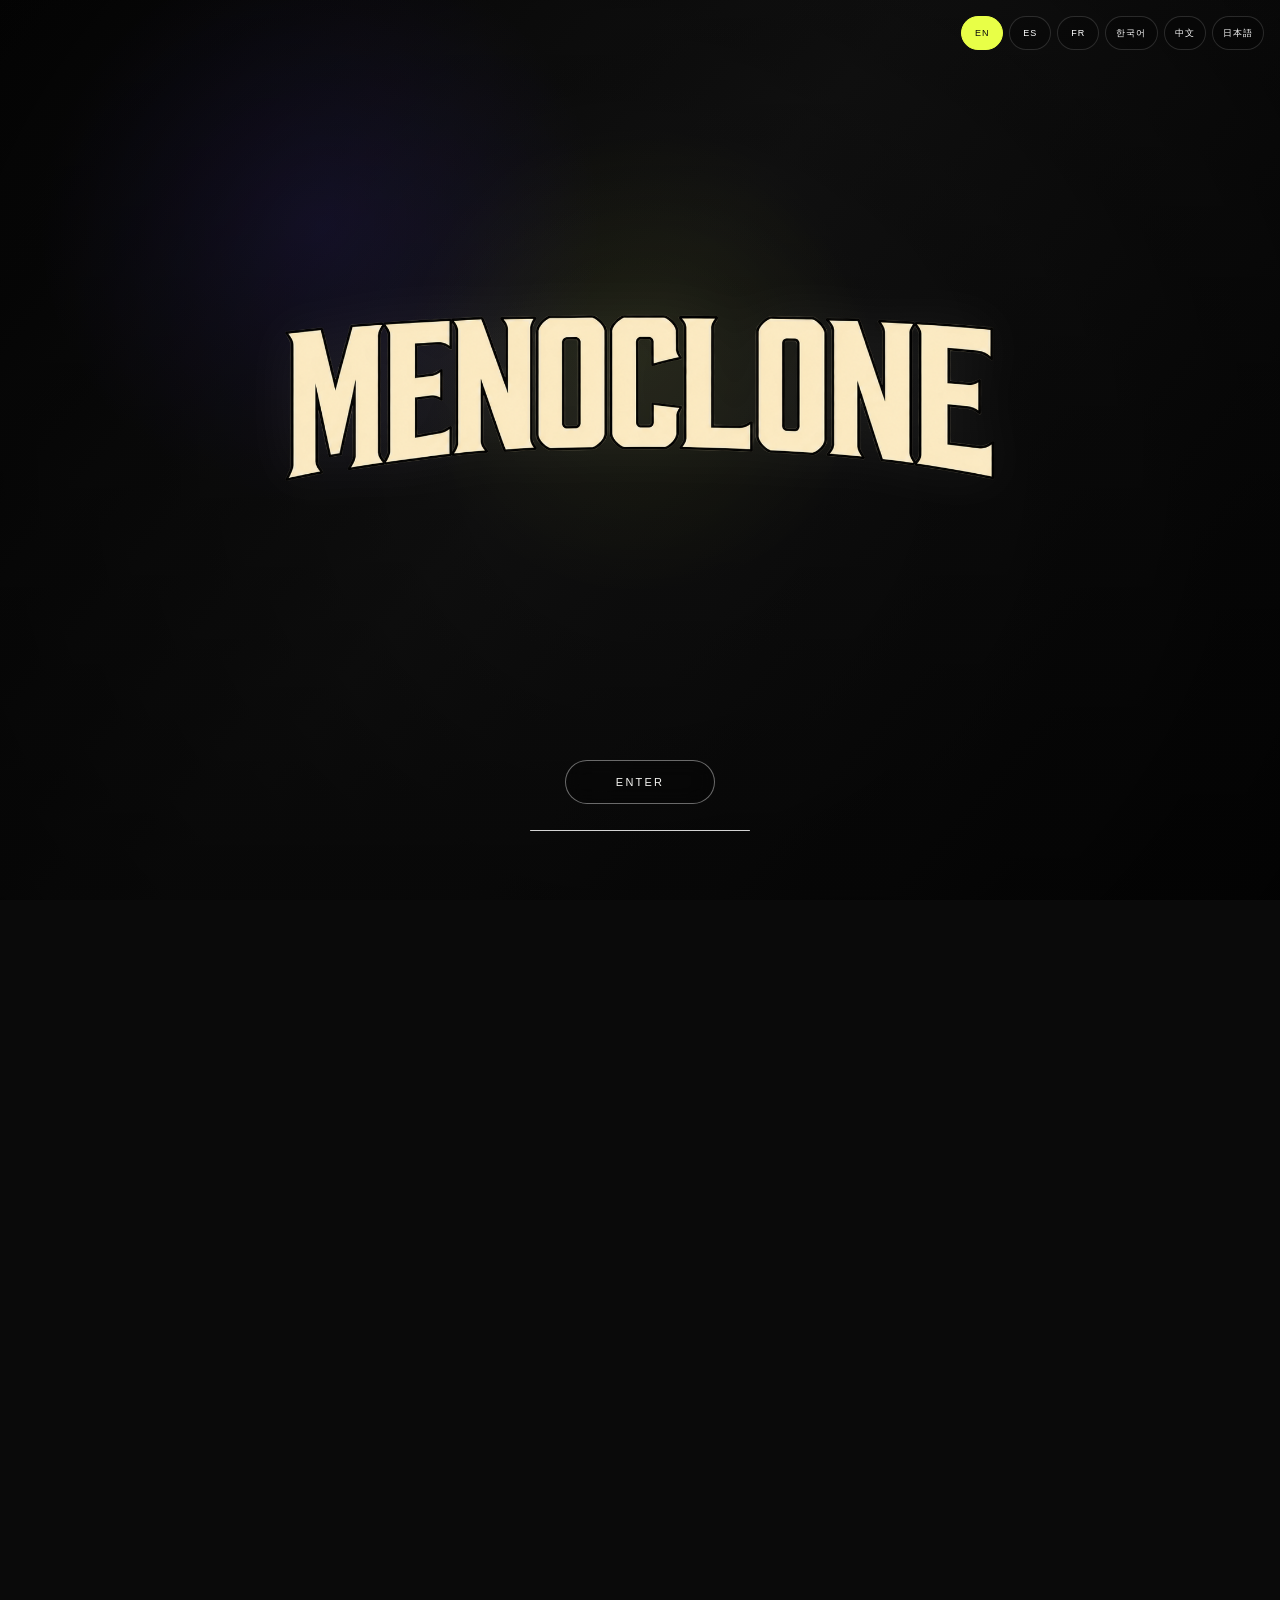
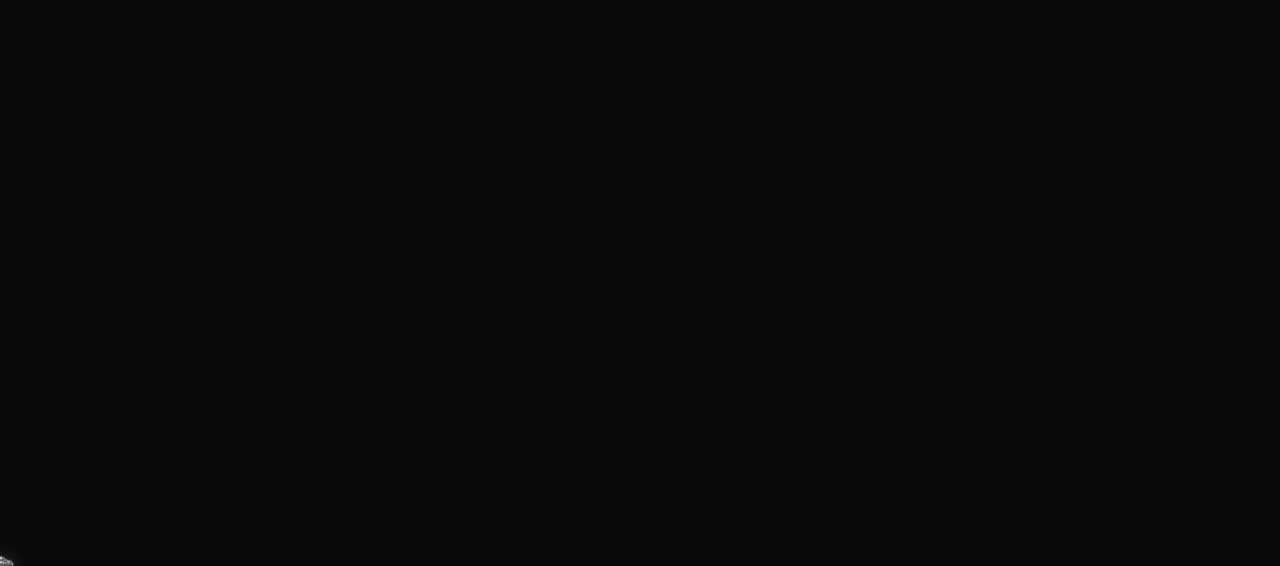
==== commit 4fc44d82: "Add files via upload" ====
--- a/index.html
+++ b/index.html
@@ -3584,6 +3584,20 @@
 .mnc-player-note{color:#96969c;font-size:11px;line-height:1.6;margin:12px 3px 0}
 @media(max-width:800px){.mnc-comics-grid,.mnc-cheers-grid{grid-template-columns:1fr}.mnc-comics-cover{max-width:320px}.mnc-apple-player iframe{height:450px}}
 
+
+/* MENOCLONE WATCH MOD CAPSULE */
+.mnc-watch-section{background:radial-gradient(circle at 70% 30%,rgba(232,255,71,.07),transparent 38%),#080808}
+.mnc-watch-grid{display:grid;grid-template-columns:minmax(0,.9fr) minmax(0,1.1fr);gap:clamp(20px,5vw,70px);align-items:center}
+.mnc-watch-poster{display:block;overflow:hidden;border:1px solid rgba(255,255,255,.17);border-radius:18px;background:#0a0a0a}
+.mnc-watch-poster img{display:block;width:100%;height:auto}
+.mnc-watch-copy h3{font-size:clamp(36px,5vw,78px);line-height:.98;letter-spacing:-.055em;margin:0 0 25px;text-transform:uppercase}
+.mnc-watch-copy p:not(.eyebrow){color:#b7b7b1;line-height:1.8;font-size:15px;max-width:650px}
+.mnc-watch-tag{display:inline-block;color:#e8ff47;border:1px solid rgba(232,255,71,.5);border-radius:99px;padding:10px 14px;font-size:10px;letter-spacing:.16em;text-transform:uppercase;margin-bottom:22px}
+.mnc-watch-actions{display:flex;gap:12px;flex-wrap:wrap;margin:28px 0}
+.mnc-watch-button{display:inline-flex;align-items:center;justify-content:center;min-height:50px;padding:14px 24px;border-radius:999px;background:#e8ff47;color:#080808;font-size:11px;font-weight:bold;letter-spacing:.12em;text-transform:uppercase;transition:transform .25s ease}
+.mnc-watch-button:hover{transform:translateY(-3px)}
+.mnc-watch-disclaimer{font-size:11px!important;color:#96968e!important;line-height:1.65!important}
+@media(max-width:800px){.mnc-watch-grid{grid-template-columns:1fr}.mnc-watch-poster{max-width:570px;margin:auto}}
 </style>
 <style>
 /* MNC October collection update */
@@ -3898,14 +3912,14 @@
 </div>
 </div>
 </section>
-<section aria-labelledby="mnc-comics-title" class="section mnc-comics" id="menoclone-comics">
+<section aria-labelledby="mnc-watch-title" class="section mnc-watch-section" id="menoclone-watch-capsule"><div class="section-heading"><div><p class="eyebrow">MENOCLONE LABS / MOD CAPSULE 001</p><h2 id="mnc-watch-title">THE WATCH MOD CAPSULE</h2></div><p>Limited Edition Collection Series / Preorder Interest</p></div><div class="mnc-watch-grid"><a aria-label="Explore the MENOCLONE watch mod capsule" class="mnc-watch-poster" href="watch-mod-capsule.html"><img alt="Black digital world time watch with MENOCLONE dial modification, CASIO x MENOCLONE unofficial collaboration concept poster" loading="lazy" src="menoclone-watch-mod-poster.png"/></a><div class="mnc-watch-copy"><span class="mnc-watch-tag">Preorder Interest Now Open</span><p class="eyebrow">CASIO × MENOCLONE / Independent Mod Concept</p><h3>A classic timepiece. A new origin.</h3><p>Our founder has long been a fan of CASIO watches. The MENOCLONE LABS Mod Capsule explores that appreciation through an independently imagined collector series featuring custom dial graphics, distinctive detailing, and a MENOCLONE point of view.</p><p>Discover the concept, see the design up close, and register your interest in the first release.</p><div class="mnc-watch-actions"><a class="mnc-watch-button" href="watch-mod-capsule.html">Explore Watch &amp; Preorder →</a></div><p class="mnc-watch-disclaimer">Unofficial collaboration concept. Modifications envisioned by MENOCLONE LABS. Not affiliated with or endorsed by CASIO. Product specifications, pricing, availability and fulfillment dates are not yet confirmed. No payment is collected at this stage.</p></div></div></section><section aria-labelledby="mnc-comics-title" class="section mnc-comics" id="menoclone-comics">
 <div class="section-heading" data-reveal=""><div><p class="eyebrow">MENOCLONE STUDIOS / ORIGINAL STORIES</p><h2 id="mnc-comics-title">MENOCLONE COMICS</h2></div><p>Collection / Issue 001 / Free Digital Edition</p></div>
-<div class="mnc-comics-grid"><a class="mnc-comics-cover" href="MENOCLONE_The_Invitation_Issue_001.pdf" target="_blank" rel="noopener" aria-label="Open MENOCLONE Comics Issue 001 The Invitation"><img src="menoclone-comics-issue-001-cover.jpg" loading="lazy" alt="Cover of MENOCLONE Comics Issue 001 The Invitation, featuring the young protagonist and the Clone Destroyer in a futuristic New York City"/></a>
-<div class="mnc-feature-copy" data-reveal=""><p class="eyebrow">The Invitation / Issue One</p><h3>Every world has an origin.</h3><p>Welcome to the MENOCLONE Comics Collection, a growing library of original stories exploring the people, imagination, and connected worlds behind the MENOCLONE ecosystem.</p><p>Our first release, <strong>The Invitation</strong>, follows a young creative in New York City who begins to discover a world beyond the ordinary. Meet the Clone Destroyer and take the first step into a universe where originality has no limits.</p><p>Issue 001 is our gift to the community. Read the full comic and discover where the story begins.</p><div class="mnc-feature-actions"><a class="mnc-feature-btn" href="MENOCLONE_The_Invitation_Issue_001.pdf" download="MENOCLONE_The_Invitation_Issue_001.pdf">Download Issue 001 — Free ↓</a><a class="mnc-feature-btn secondary" href="MENOCLONE_The_Invitation_Issue_001.pdf" target="_blank" rel="noopener">Read the Comic ↗</a></div><p class="mnc-comics-meta">20 pages / Digital PDF / MENOCLONE STUDIOS</p></div></div></section>
+<div class="mnc-comics-grid"><a aria-label="Open MENOCLONE Comics Issue 001 The Invitation" class="mnc-comics-cover" href="MENOCLONE_The_Invitation_Issue_001.pdf" rel="noopener" target="_blank"><img alt="Cover of MENOCLONE Comics Issue 001 The Invitation, featuring the young protagonist and the Clone Destroyer in a futuristic New York City" loading="lazy" src="menoclone-comics-issue-001-cover.jpg"/></a>
+<div class="mnc-feature-copy" data-reveal=""><p class="eyebrow">The Invitation / Issue One</p><h3>Every world has an origin.</h3><p>Welcome to the MENOCLONE Comics Collection, a growing library of original stories exploring the people, imagination, and connected worlds behind the MENOCLONE ecosystem.</p><p>Our first release, <strong>The Invitation</strong>, follows a young creative in New York City who begins to discover a world beyond the ordinary. Meet the Clone Destroyer and take the first step into a universe where originality has no limits.</p><p>Issue 001 is our gift to the community. Read the full comic and discover where the story begins.</p><div class="mnc-feature-actions"><a class="mnc-feature-btn" download="MENOCLONE_The_Invitation_Issue_001.pdf" href="MENOCLONE_The_Invitation_Issue_001.pdf">Download Issue 001 — Free ↓</a><a class="mnc-feature-btn secondary" href="MENOCLONE_The_Invitation_Issue_001.pdf" rel="noopener" target="_blank">Read the Comic ↗</a></div><p class="mnc-comics-meta">20 pages / Digital PDF / MENOCLONE STUDIOS</p></div></div></section>
 <section aria-labelledby="mnc-cheers-title" class="section mnc-cheers" id="cheers-club">
 <div class="section-heading" data-reveal=""><div><p class="eyebrow">MENOCLONE / CURRENT ROTATION</p><h2 id="mnc-cheers-title">THE SOUND OF NEW YORK</h2></div><p>Listening Room / CHEERS CLUB</p></div>
-<div class="mnc-cheers-grid"><div class="mnc-feature-copy" data-reveal=""><p class="eyebrow">Now playing / CHEERS CLUB</p><h3>Soundtracks for the city.</h3><p>We are true fans of CHEERS CLUB. Their music and visuals bring a distinctive energy to New York City, shaping the soundtrack of the city for years past and years to come.</p><p>Take a moment inside the MENOCLONE listening room with <strong>CHEERS CLUB Listening Session Vol. 1: Live from The Mercer</strong>. Press play and enjoy the session while you explore our world.</p><div class="mnc-feature-actions"><a class="mnc-feature-btn secondary" href="https://music.apple.com/us/album/cheers-club-listening-session-vol-1-live-from-the-mercer/6830374105" target="_blank" rel="noopener noreferrer">Open in Apple Music ↗</a></div></div>
-<div class="mnc-apple-player" data-reveal=""><iframe title="Listen to CHEERS CLUB Listening Session Vol. 1 Live from The Mercer on Apple Music" src="https://embed.music.apple.com/us/album/cheers-club-listening-session-vol-1-live-from-the-mercer/6830374105" loading="lazy" allow="autoplay *; encrypted-media *; fullscreen *; clipboard-write" sandbox="allow-forms allow-popups allow-same-origin allow-scripts allow-top-navigation-by-user-activation"></iframe><p class="mnc-player-note">Play the album here using Apple Music. Full-track playback may require an Apple Music subscription or sign-in; previews and availability depend on Apple Music.</p></div></div></section>
+<div class="mnc-cheers-grid"><div class="mnc-feature-copy" data-reveal=""><p class="eyebrow">Now playing / CHEERS CLUB</p><h3>Soundtracks for the city.</h3><p>We are true fans of CHEERS CLUB. Their music and visuals bring a distinctive energy to New York City, shaping the soundtrack of the city for years past and years to come.</p><p>Take a moment inside the MENOCLONE listening room with <strong>CHEERS CLUB Listening Session Vol. 1: Live from The Mercer</strong>. Press play and enjoy the session while you explore our world.</p><div class="mnc-feature-actions"><a class="mnc-feature-btn secondary" href="https://music.apple.com/us/album/cheers-club-listening-session-vol-1-live-from-the-mercer/6830374105" rel="noopener noreferrer" target="_blank">Open in Apple Music ↗</a></div></div>
+<div class="mnc-apple-player" data-reveal=""><iframe allow="autoplay *; encrypted-media *; fullscreen *; clipboard-write" loading="lazy" sandbox="allow-forms allow-popups allow-same-origin allow-scripts allow-top-navigation-by-user-activation" src="https://embed.music.apple.com/us/album/cheers-club-listening-session-vol-1-live-from-the-mercer/6830374105" title="Listen to CHEERS CLUB Listening Session Vol. 1 Live from The Mercer on Apple Music"></iframe><p class="mnc-player-note">Play the album here using Apple Music. Full-track playback may require an Apple Music subscription or sign-in; previews and availability depend on Apple Music.</p></div></div></section>
 <section aria-labelledby="porsche-project-title" class="section porsche-project" id="menoclone-motorsports">
 <div class="section-heading"><div><p class="eyebrow">MENOCLONE / MOTORSPORTS DIVISION</p><h2 id="porsche-project-title">MENOCLONE MOTORSPORTS</h2></div><p>Engineering / Automotive Technology / Innovation</p></div>
 <div class="porsche-project-grid">
@@ -3913,9 +3927,6 @@
 <div class="porsche-project-copy"><p class="eyebrow">Engineering meets originality</p><h3>Driven by innovation. Built to explore.</h3><p>MENOCLONE Motorsports is the automotive engineering and technology division of MENOCLONE, exploring vehicle diagnostics, embedded electronics, intelligent systems, performance-inspired design and hands-on engineering.</p><p>Our projects connect automotive craftsmanship with modern hardware and software: OBD-II diagnostic tools, Raspberry Pi and ESP32 prototypes, vehicle data research and future-forward mobility concepts. We learn by building, testing and refining real systems.</p><blockquote>“Keep Your Vision Further Than Your Eyesight!”</blockquote><p>From import-car engineering studies to connected automotive technology, MENOCLONE Motorsports is an independent creative R&amp;D initiative focused on turning curiosity into practical technical skill and original prototypes.</p><a class="motorsports-visit" href="https://odotofrva.github.io/mncmotors/" rel="noopener noreferrer" target="_blank">Explore MNC Motorsports ↗</a></div>
 </div>
 </section>
-
-
-
 <!-- MENOCLONE STUDIOS -->
 <section aria-labelledby="mnc-studios-title" class="section studios-section" id="mnc-studios">
 <div class="section-heading" data-reveal=""><div><p class="eyebrow">MENOCLONE / Film &amp; Photography</p><h2 id="mnc-studios-title">MENOCLONE STUDIOS</h2></div><p>Film / Photography / Stories / Culture</p></div>
@@ -3956,11 +3967,11 @@
 <form class="email-form" id="emailForm">
 <input aria-label="Name" name="name" placeholder="NAME" required="" type="text"/>
 <input aria-label="Email address" data-i18n-placeholder="emailPlaceholder" name="email" placeholder="EMAIL ADDRESS" required="" type="email"/>
-<input aria-label="Subject" name="subject" placeholder="SUBJECT" required="" type="text">
+<input aria-label="Subject" name="subject" placeholder="SUBJECT" required="" type="text"/>
 <textarea aria-label="Message" name="message" placeholder="MESSAGE" required=""></textarea>
 <button type="submit"><span>Send Message</span> ↗</button>
 <p aria-live="polite" class="form-status" id="contactStatus" role="status"></p>
-</input></form>
+</form>
 </div>
 </section>
 </main>
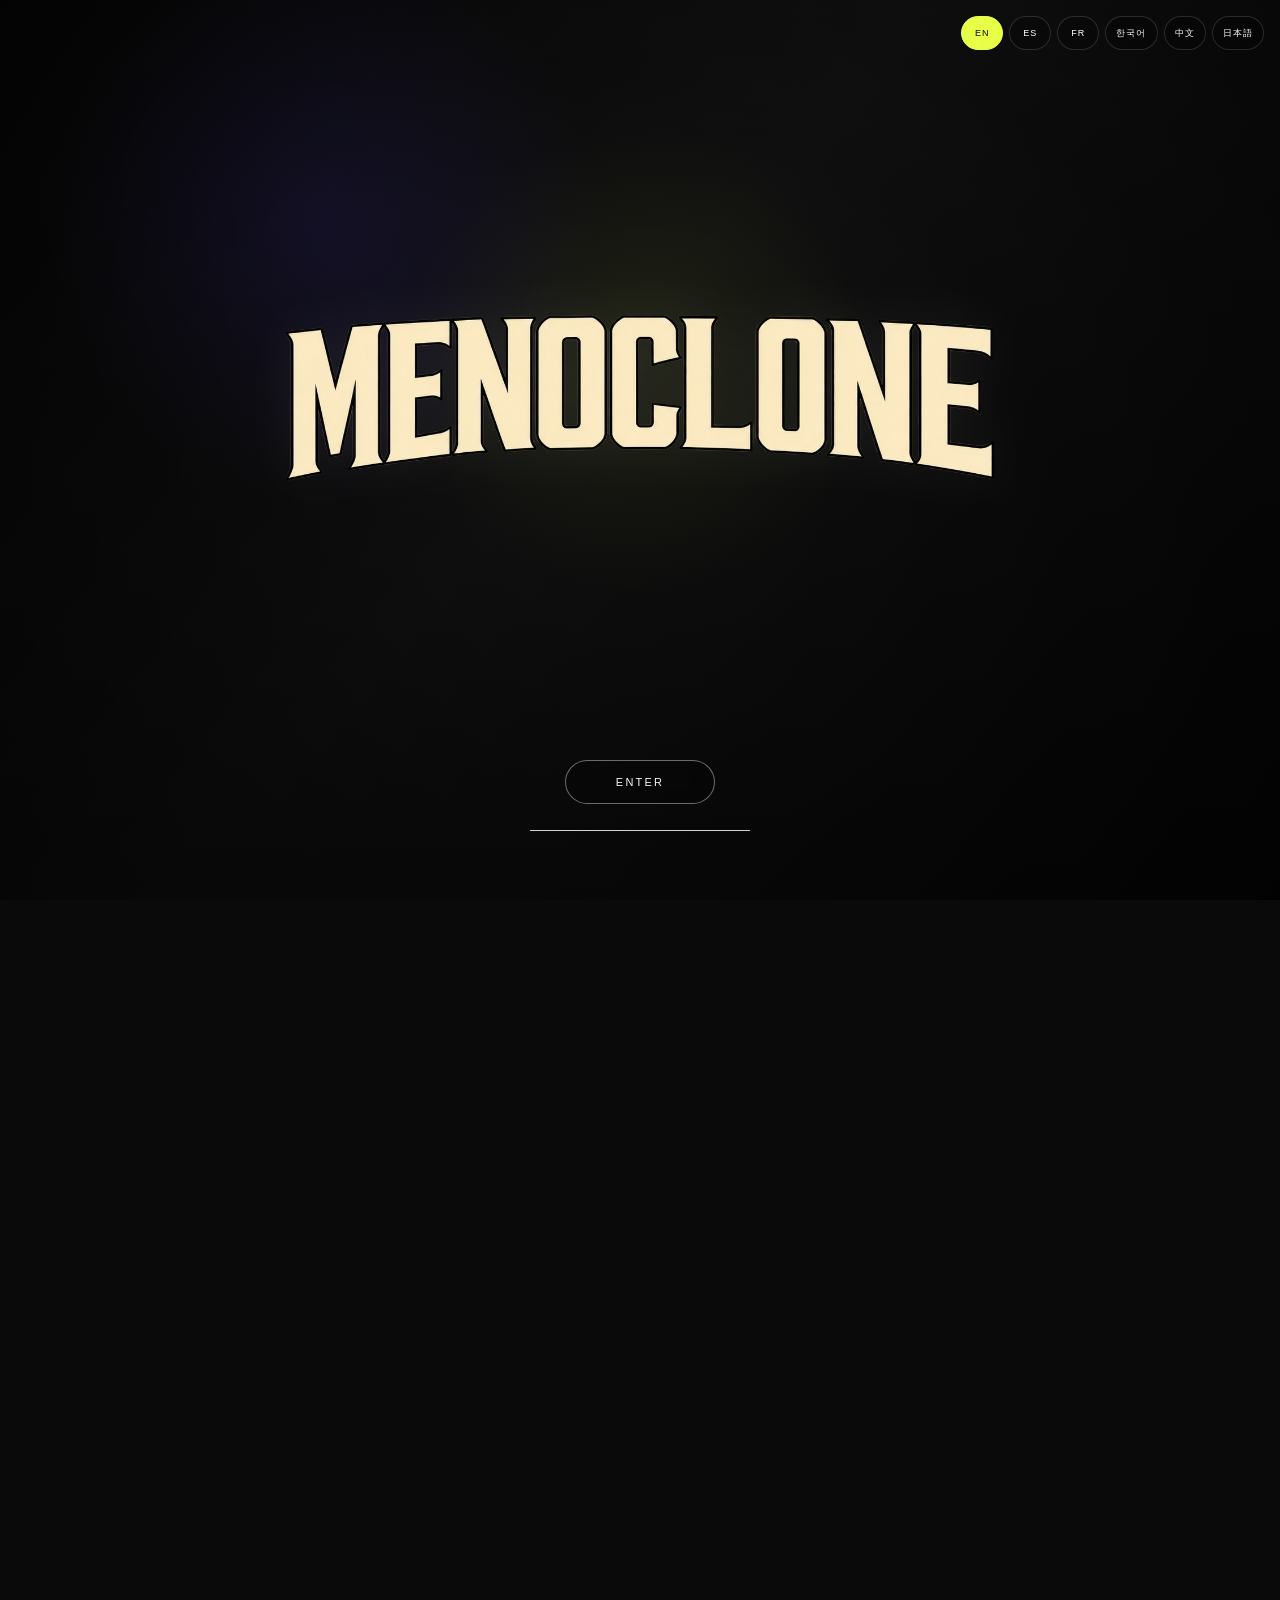
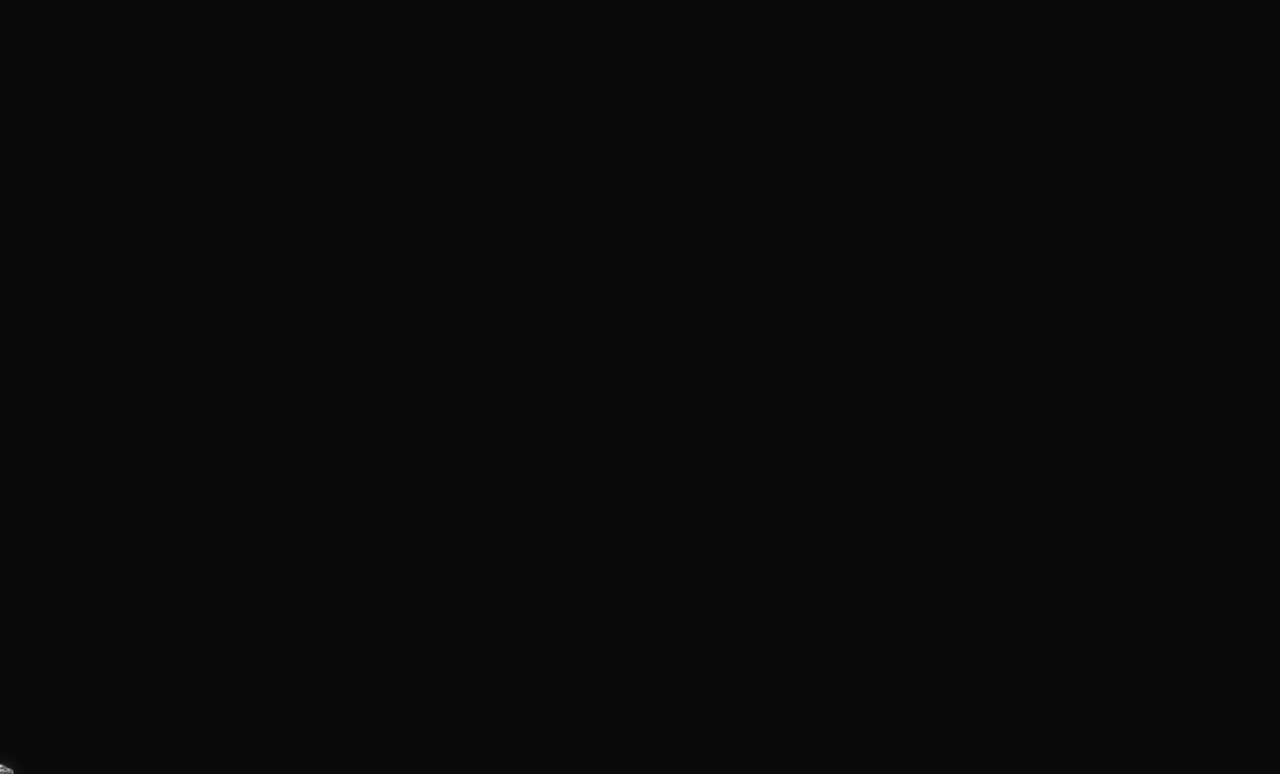
==== commit aff8096f: "Add files via upload" ====
--- a/index.html
+++ b/index.html
@@ -3658,8 +3658,30 @@
 .mnc-labs-visual:hover img{transform:scale(1.035)}
 @media(max-width:760px){.mnc-labs-panel{grid-template-columns:1fr}.mnc-labs-copy{min-height:auto;padding:36px 24px}.mnc-labs-visual{min-height:300px;border-left:0;border-top:1px solid var(--line)}}
 @media(min-width:761px) and (max-width:1180px){.desktop-nav{gap:11px;font-size:9px;letter-spacing:.08em}}
-</style></head>
+</style><style id="mnc-flyby-style">
+.mnc-flyby{position:fixed;inset:0;overflow:hidden;pointer-events:none;z-index:40;visibility:hidden;}
+body.site-entered .mnc-flyby{visibility:visible;}
+.mnc-flyby img{position:absolute;left:0;top:32%;width:clamp(300px,65vw,950px);max-width:none;height:auto;opacity:0;transform:translateX(-110%);pointer-events:none;user-select:none;}
+body.site-entered .mnc-flyby img{animation:mncFlyby 5s linear 5s infinite;}
+@keyframes mncFlyby{0%{transform:translate3d(-110%,-8vh,0) rotate(-7deg);opacity:0} 12%{opacity:.10} 55%{opacity:.10} 75%,100%{transform:translate3d(105vw,8vh,0) rotate(7deg);opacity:0}}
+@media(max-width:600px){.mnc-flyby img{width:85vw;top:35%;}}
+@media(prefers-reduced-motion:reduce){.mnc-flyby{display:none!important;}}
+</style>
+<style>
+.mnc-campaign{padding:24px 28px;border-bottom:1px solid var(--line);background:#0a0a0a;color:#f5f5f2}
+.mnc-campaign-stage{position:relative;isolation:isolate;overflow:hidden;border-radius:18px;background:#101010;height:clamp(340px,72vh,780px)}
+.mnc-campaign-slide{position:absolute;inset:0;opacity:0;visibility:hidden;transition:opacity .55s ease,visibility .55s;display:grid;place-items:center}
+.mnc-campaign-slide.active{opacity:1;visibility:visible}
+.mnc-campaign-photo{width:100%;height:100%;object-fit:contain;min-height:0;position:absolute;inset:0}
+.mnc-campaign-mark{position:absolute;right:clamp(12px,3vw,36px);bottom:clamp(12px,3vw,36px);width:clamp(100px,20vw,260px);opacity:.72;z-index:2;pointer-events:none;filter:drop-shadow(0 2px 5px #000)}
+.mnc-campaign-controls{display:flex;align-items:center;justify-content:space-between;gap:12px;padding:12px 0 0;font-size:10px;letter-spacing:.13em;text-transform:uppercase}
+.mnc-campaign-controls button{background:transparent;color:inherit;border:1px solid #777;border-radius:99px;padding:9px 13px;cursor:pointer}
+@media(max-width:760px){.mnc-campaign{padding:12px}.mnc-campaign-stage{height:auto;aspect-ratio: 1199/1312}.mnc-campaign-controls{letter-spacing:.04em}}
+@media(prefers-reduced-motion:reduce){.mnc-campaign-slide{transition:none}}
+</style>
+</head>
 <body>
+<div class="mnc-flyby" aria-hidden="true"><img alt="" draggable="false" src="[data-uri]"/></div>
 <!-- Replace this source with your real splash video: assets/menoclone-splash.mp4 -->
 <section aria-label="MENOCLONE introduction" class="splash" id="splash">
 <div aria-hidden="true" class="video-fallback"></div>
@@ -3749,6 +3771,7 @@
 <span>Fashion Art Technology</span><span>●</span>
 </div>
 </div>
+<section class="mnc-campaign" aria-label="MENOCLONE campaign carousel"><div class="mnc-campaign-stage"><div class="mnc-campaign-slide active" aria-hidden="false"><img class="mnc-campaign-photo" src="[data-uri]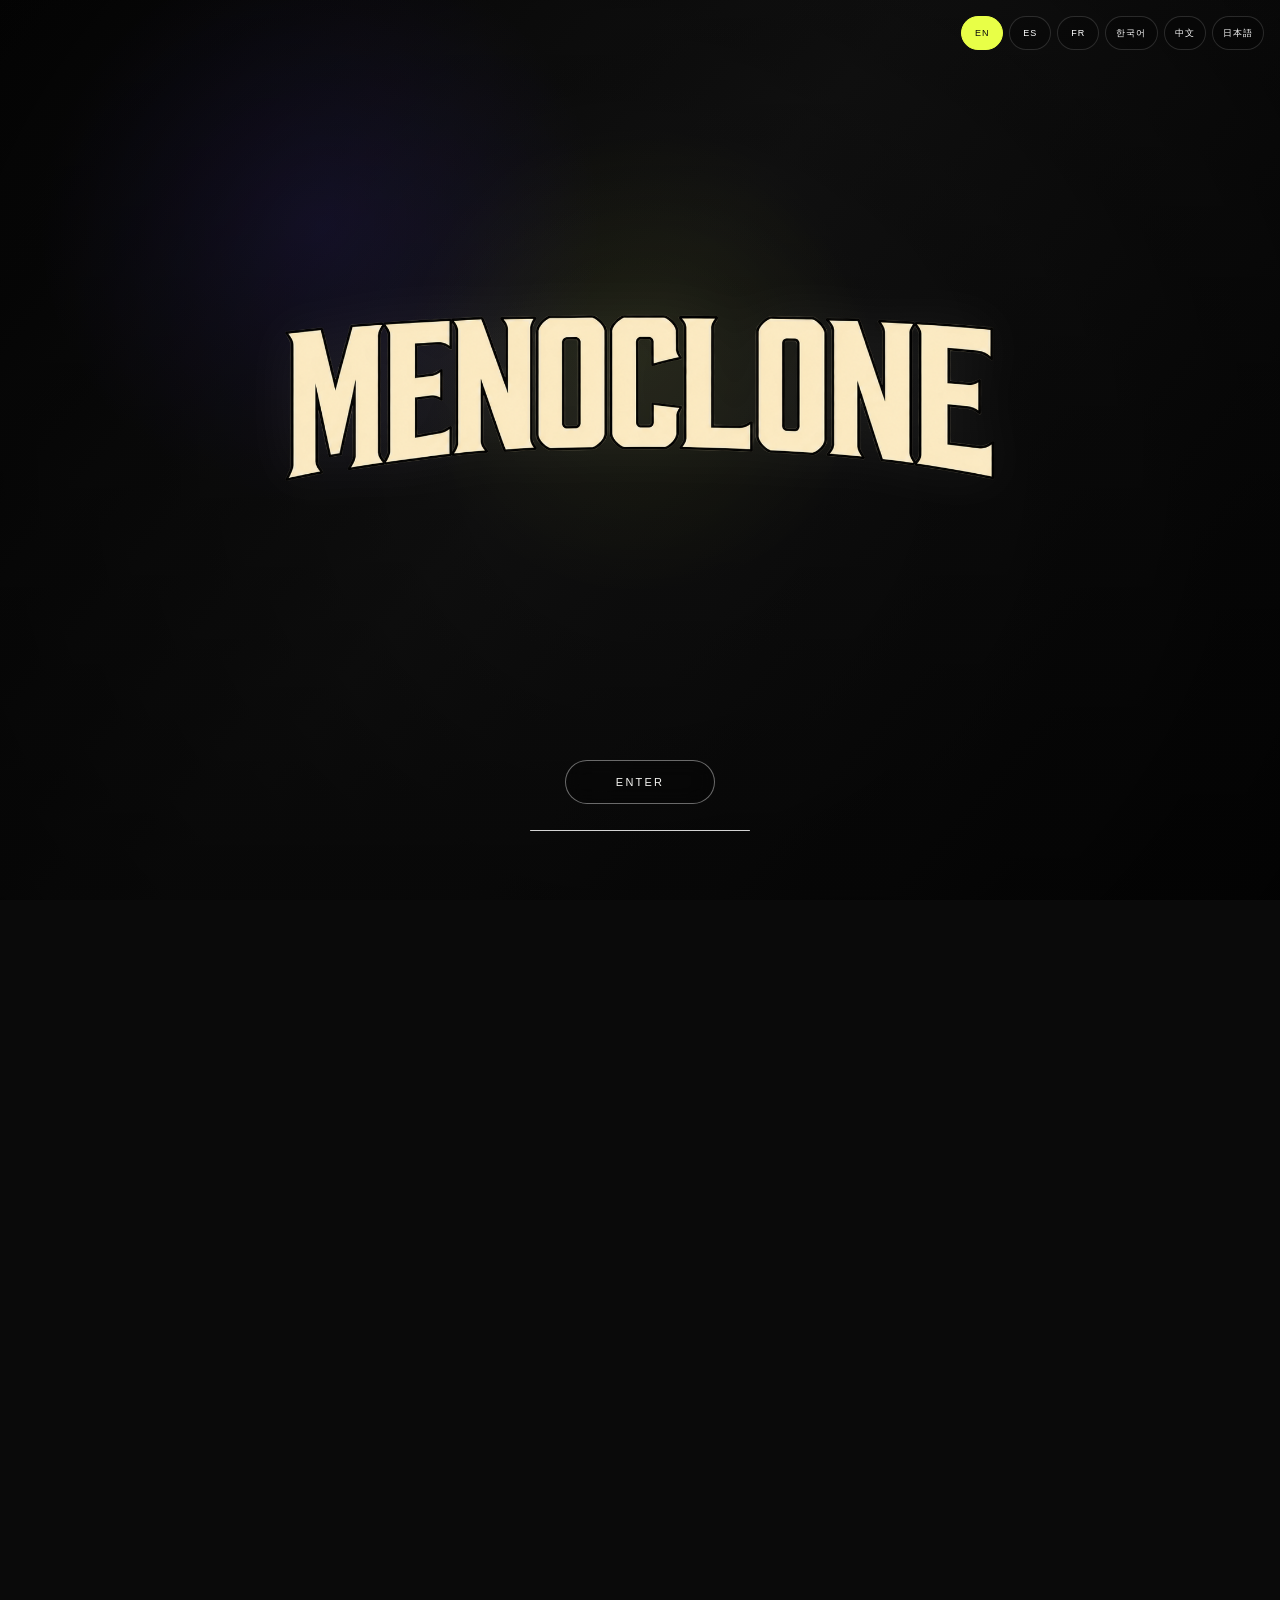
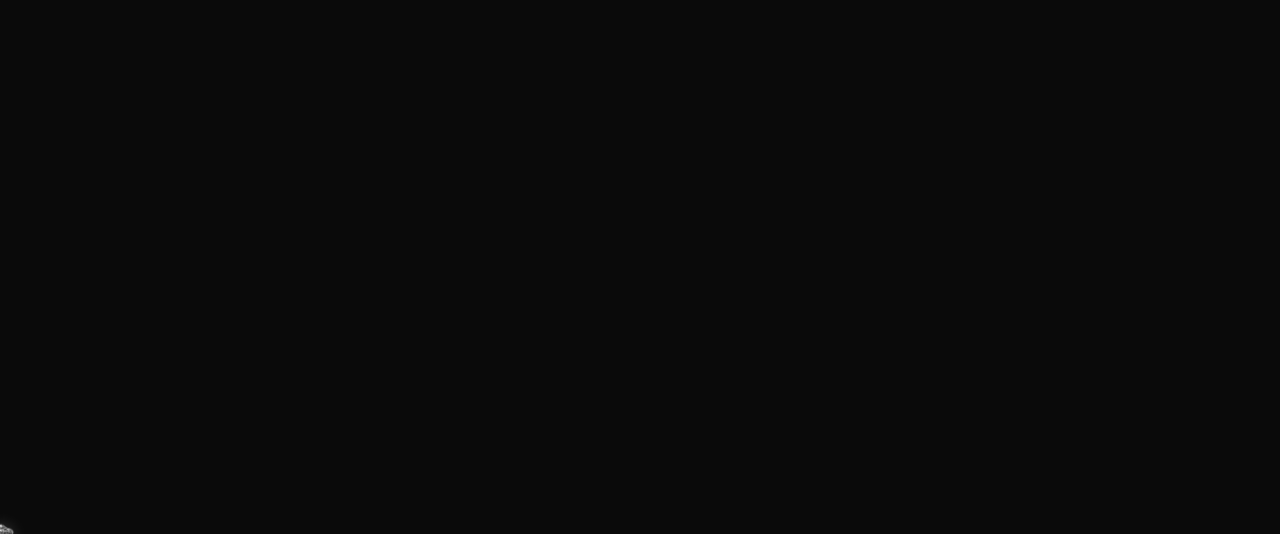
==== commit 11785509: "Add files via upload" ====
--- a/index.html
+++ b/index.html
@@ -3669,15 +3669,16 @@
 </style>
 <style>
 .mnc-campaign{padding:24px 28px;border-bottom:1px solid var(--line);background:#0a0a0a;color:#f5f5f2}
-.mnc-campaign-stage{position:relative;isolation:isolate;overflow:hidden;border-radius:18px;background:#101010;height:clamp(340px,72vh,780px)}
+.mnc-campaign-stage{position:relative;isolation:isolate;overflow:hidden;border-radius:18px;background:#101010;height:auto;aspect-ratio:3/1}
 .mnc-campaign-slide{position:absolute;inset:0;opacity:0;visibility:hidden;transition:opacity .55s ease,visibility .55s;display:grid;place-items:center}
 .mnc-campaign-slide.active{opacity:1;visibility:visible}
 .mnc-campaign-photo{width:100%;height:100%;object-fit:contain;min-height:0;position:absolute;inset:0}
 .mnc-campaign-mark{position:absolute;right:clamp(12px,3vw,36px);bottom:clamp(12px,3vw,36px);width:clamp(100px,20vw,260px);opacity:.72;z-index:2;pointer-events:none;filter:drop-shadow(0 2px 5px #000)}
 .mnc-campaign-controls{display:flex;align-items:center;justify-content:space-between;gap:12px;padding:12px 0 0;font-size:10px;letter-spacing:.13em;text-transform:uppercase}
 .mnc-campaign-controls button{background:transparent;color:inherit;border:1px solid #777;border-radius:99px;padding:9px 13px;cursor:pointer}
-@media(max-width:760px){.mnc-campaign{padding:12px}.mnc-campaign-stage{height:auto;aspect-ratio: 1199/1312}.mnc-campaign-controls{letter-spacing:.04em}}
+@media(max-width:760px){.mnc-campaign{padding:12px}.mnc-campaign-stage{height:auto;aspect-ratio:3/1}.mnc-campaign-controls{letter-spacing:.04em}}
 @media(prefers-reduced-motion:reduce){.mnc-campaign-slide{transition:none}}
+.mnc-campaign-mark{width:clamp(65px,12vw,200px);right:2%;bottom:4%;max-height:22%;object-fit:contain}
 </style>
 </head>
 <body>
@@ -3771,7 +3772,7 @@
 <span>Fashion Art Technology</span><span>●</span>
 </div>
 </div>
-<section class="mnc-campaign" aria-label="MENOCLONE campaign carousel"><div class="mnc-campaign-stage"><div class="mnc-campaign-slide active" aria-hidden="false"><img class="mnc-campaign-photo" src="[data-uri]